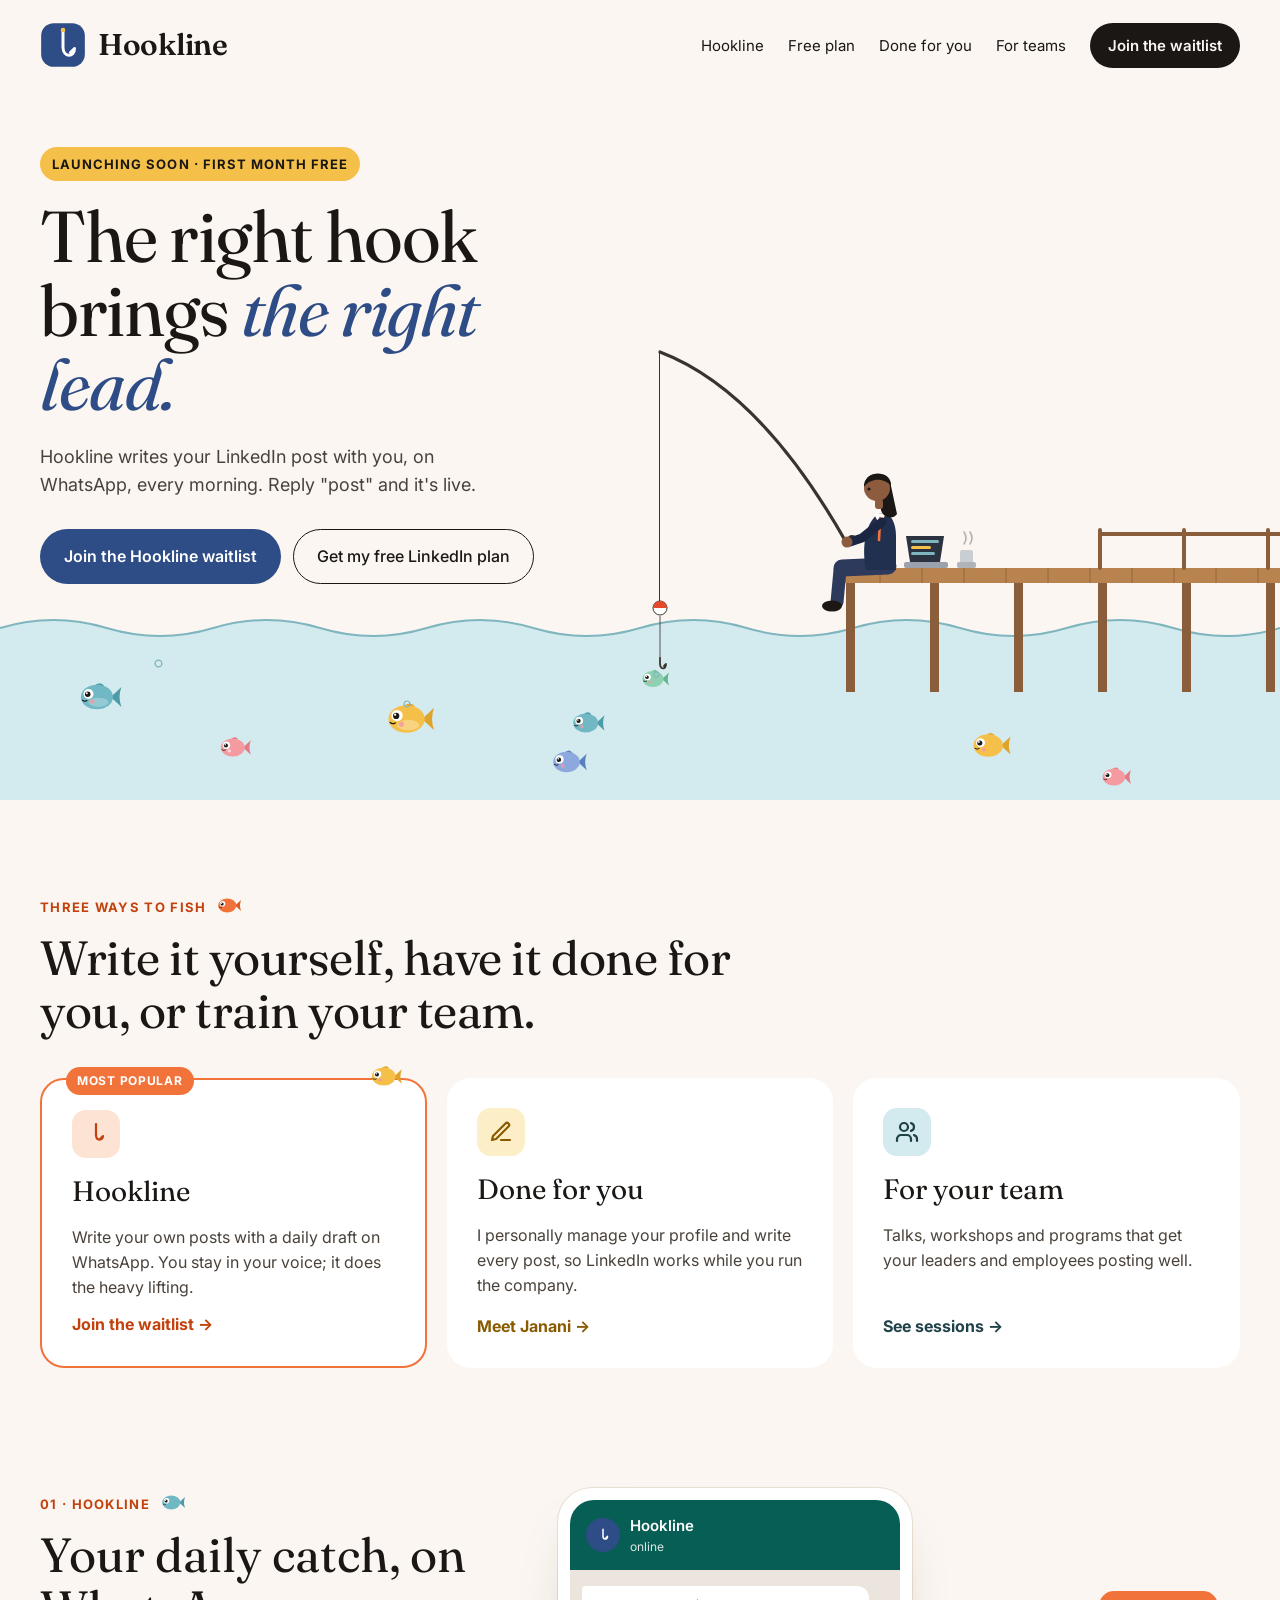
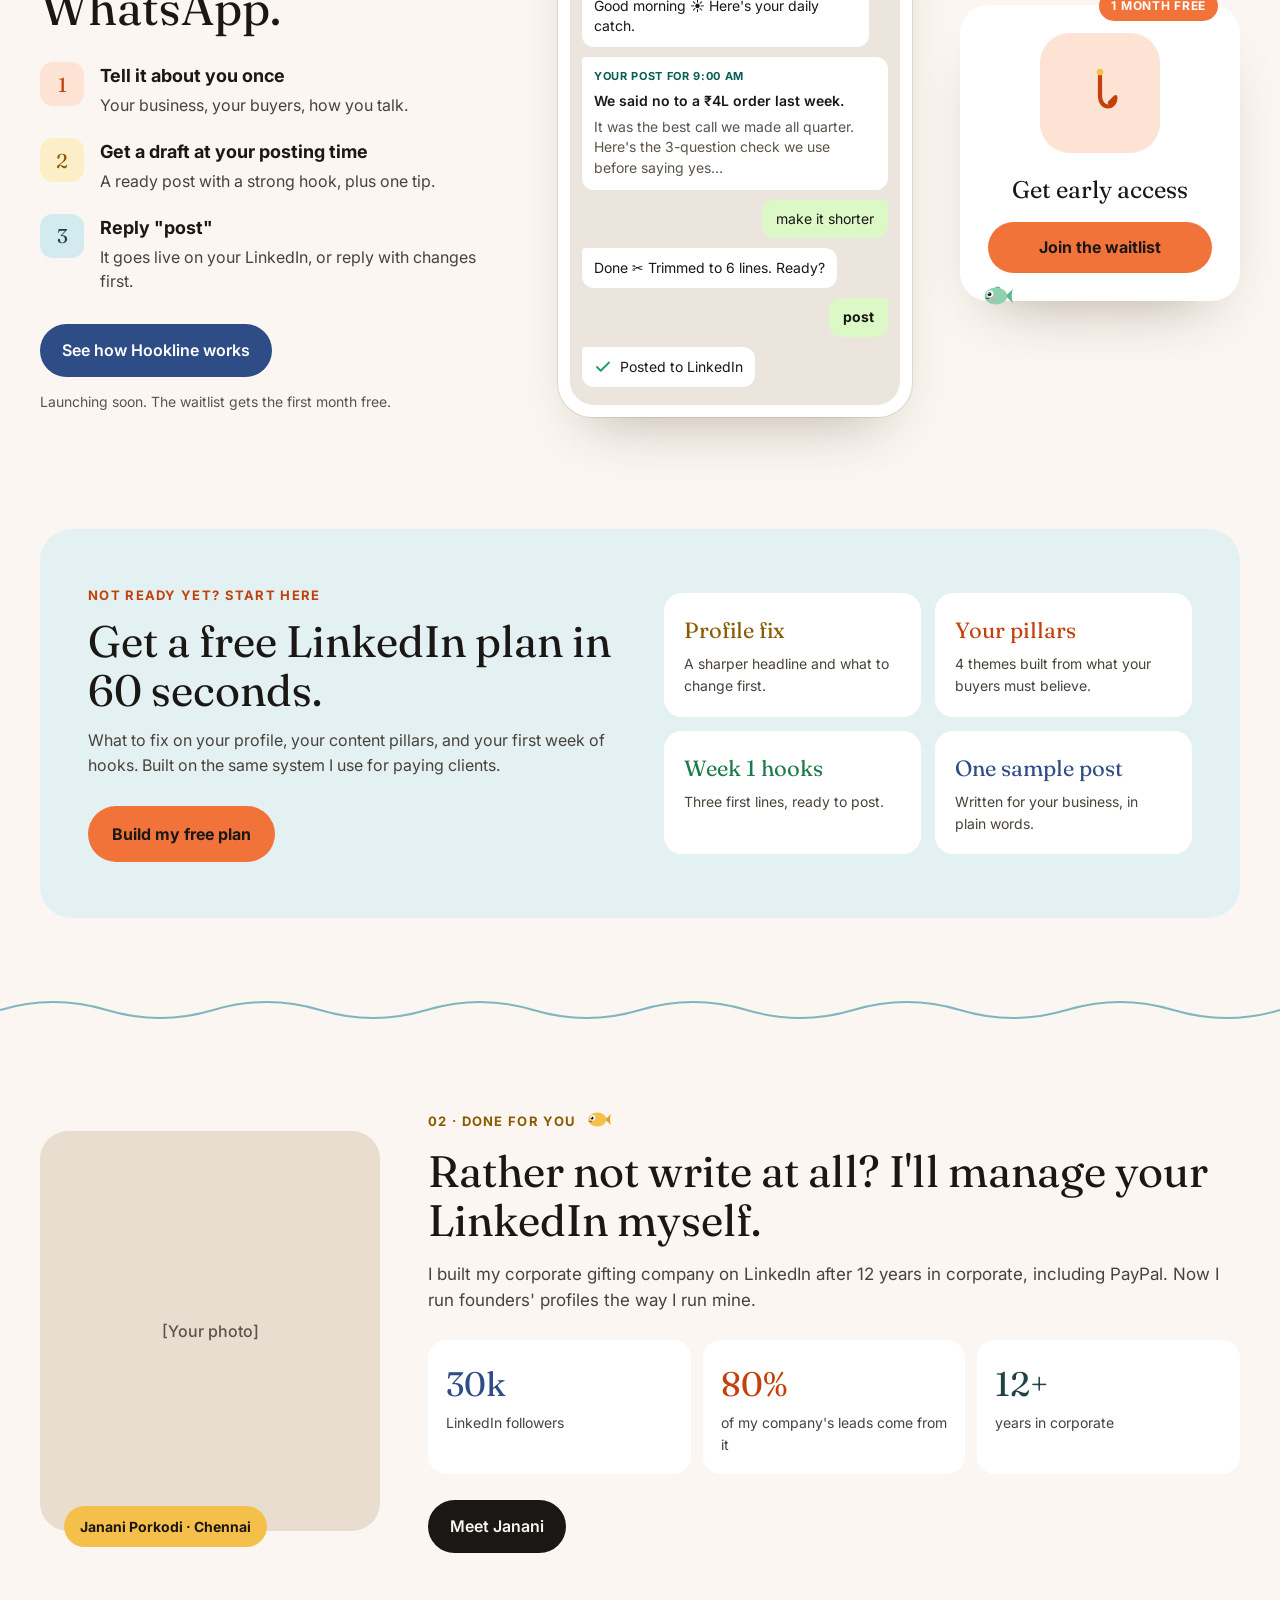
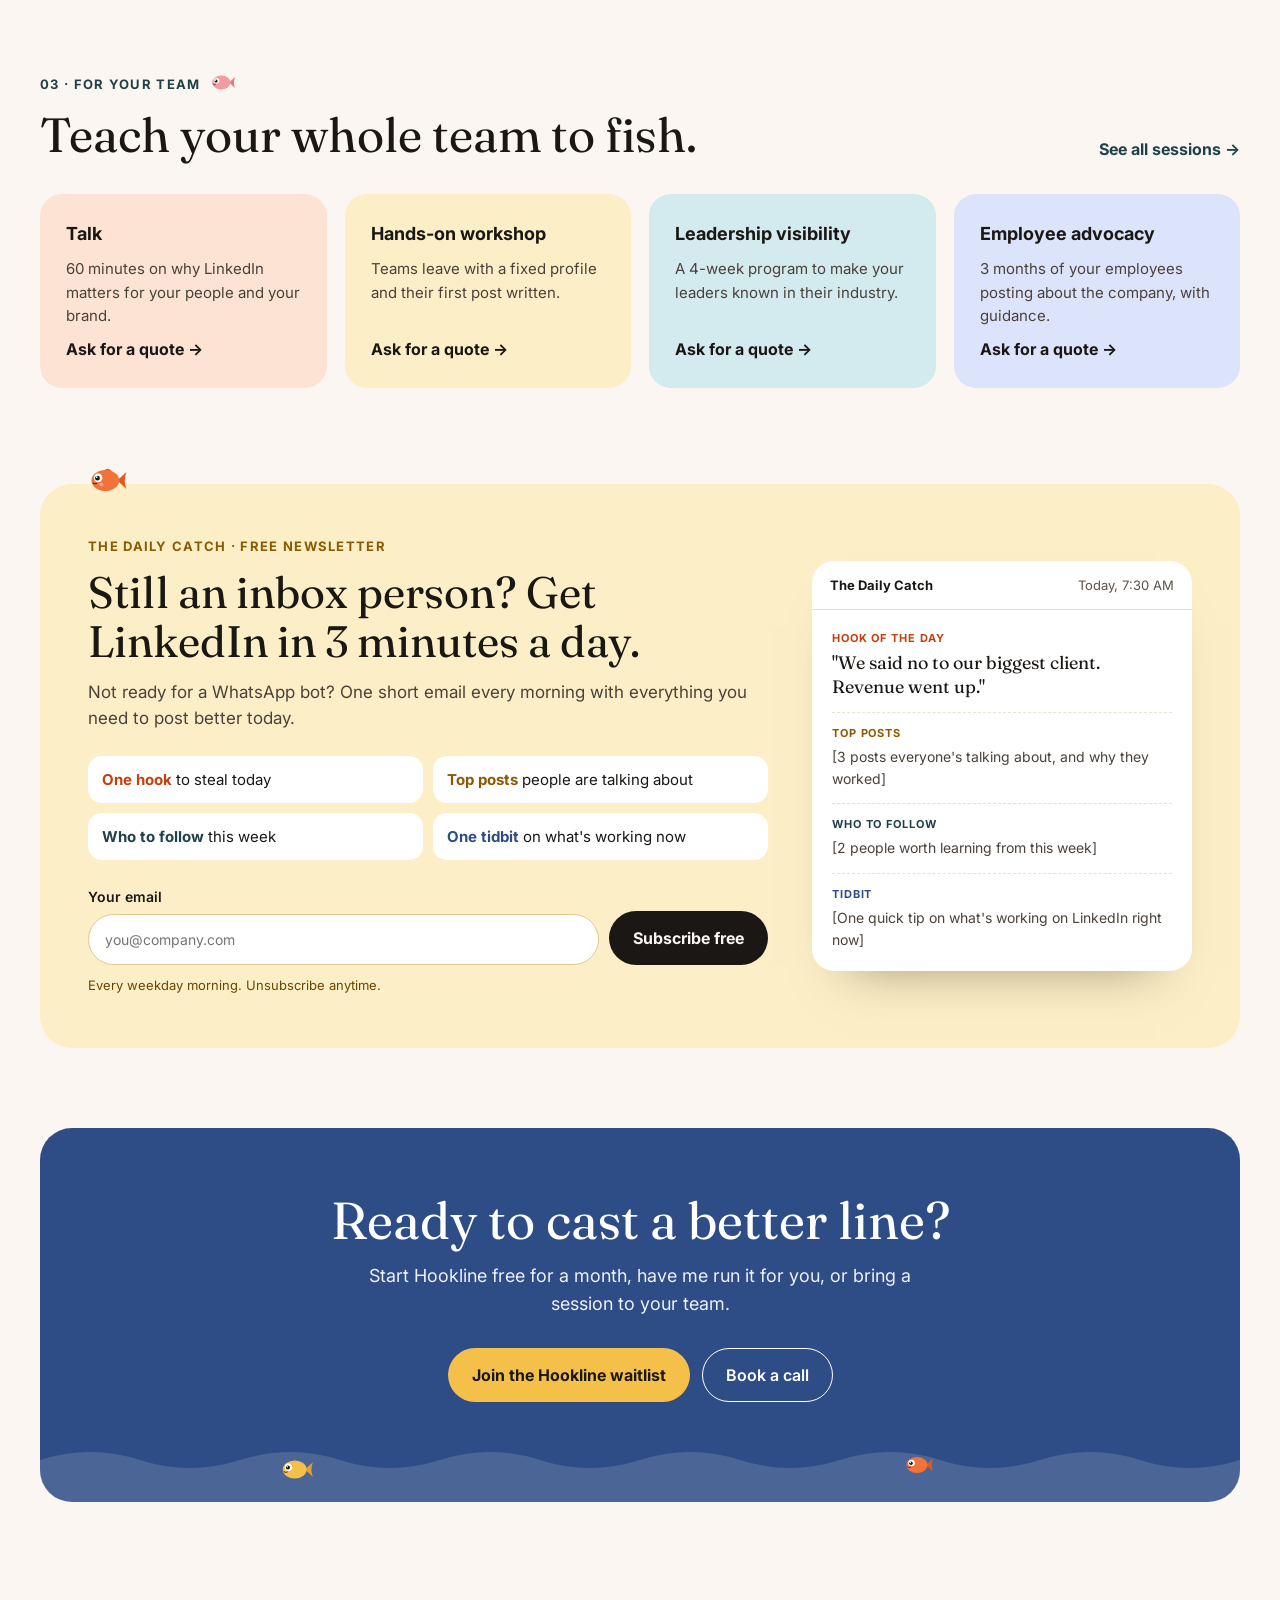
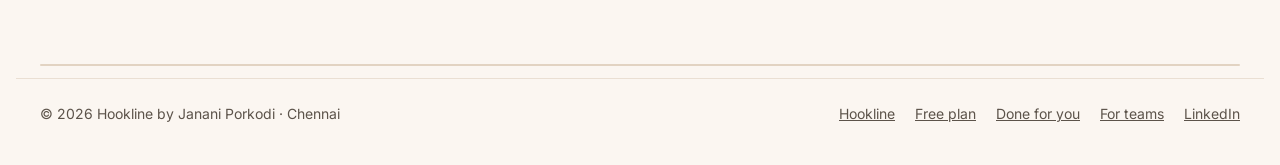
==== public/index.html @ 9f002c6b "Hero scene on smaller screens, lighter free plan sections, Teams teaching scene, new Hookline pricin" ====
<!doctype html>
<html lang="en">
<head>
<meta charset="utf-8">
<meta name="viewport" content="width=device-width, initial-scale=1">
<title>Hookline · The right hook brings the right lead</title>
<meta name="description" content="Write better LinkedIn posts with Hookline, get a free LinkedIn plan, have Janani Porkodi run your LinkedIn, or train your team.">
<meta property="og:title" content="Hookline · The right hook brings the right lead">
<meta property="og:description" content="Write better LinkedIn posts with Hookline, get a free LinkedIn plan, have Janani Porkodi run your LinkedIn, or train your team.">
<meta property="og:type" content="website">
<link rel="icon" href="/favicon.svg" type="image/svg+xml">
<link rel="preconnect" href="https://fonts.googleapis.com">
<link href="https://fonts.googleapis.com/css2?family=Fraunces:ital,opsz,wght@0,9..144,400;0,9..144,600;1,9..144,400&amp;family=Inter:wght@400;500;600;700&amp;display=swap" rel="stylesheet">
<style>
body{margin:0;background:#FBF6F1}
a{color:#1A1714}a:hover{color:#2E4C86}
@keyframes rise{from{opacity:0;transform:translateY(14px)}to{opacity:1;transform:none}}
@keyframes waves{from{transform:translateX(0)}to{transform:translateX(-50%)}}
@keyframes walk{from{transform:translateX(330px)}to{transform:translateX(0)}}
@keyframes hide{from{opacity:1}to{opacity:0}}
@keyframes show{from{opacity:0}to{opacity:1}}
@keyframes step{from{transform:translateY(0)}to{transform:translateY(-2px)}}
@keyframes legA{from{transform:rotate(18deg)}to{transform:rotate(-18deg)}}
@keyframes legB{from{transform:rotate(-18deg)}to{transform:rotate(18deg)}}
@keyframes lineReel{0%,46%{height:252px}52%{height:262px}64%{height:172px}82%{height:172px}94%,100%{height:252px}}
@keyframes reel{0%,46%{transform:translateY(0)}52%{transform:translateY(10px)}64%{transform:translateY(-80px)}82%{transform:translateY(-80px)}94%,100%{transform:translateY(0)}}
@keyframes float{0%,100%{transform:translateY(0)}50%{transform:translateY(3px)}}
@keyframes fish{0%{transform:translate(0,0) rotate(0);opacity:0}8%{opacity:1}46%{transform:translate(-182px,0) rotate(0);opacity:1}52%{transform:translate(-182px,10px) rotate(0);opacity:1}64%{transform:translate(-182px,-80px) rotate(90deg);opacity:1}82%{transform:translate(-182px,-80px) rotate(90deg);opacity:1}90%{transform:translate(-182px,-30px) rotate(90deg);opacity:0}100%{transform:translate(0,0) rotate(0);opacity:0}}
@keyframes wiggle{0%,100%{transform:rotate(-5deg)}50%{transform:rotate(5deg)}}
@keyframes toast{0%,60%{transform:translateY(-10px) scale(.96);opacity:0}66%,86%{transform:none;opacity:1}92%,100%{transform:translateY(-10px) scale(.96);opacity:0}}
@keyframes ripple{0%,58%{transform:scale(.2);opacity:0}62%{opacity:.8}76%,100%{transform:scale(1.7);opacity:0}}
@keyframes swimA{0%,100%{transform:translateX(0) scaleX(1)}49%{transform:translateX(-160px) scaleX(1)}50%{transform:translateX(-160px) scaleX(-1)}99%{transform:translateX(0) scaleX(-1)}}
@keyframes swimB{0%,100%{transform:translateX(0) scaleX(-1)}49%{transform:translateX(140px) scaleX(-1)}50%{transform:translateX(140px) scaleX(1)}99%{transform:translateX(0) scaleX(1)}}
@keyframes swimC{0%,100%{transform:translate(0,0) scaleX(1)}25%{transform:translate(-50px,-6px) scaleX(1)}49%{transform:translate(-100px,0) scaleX(1)}50%{transform:translate(-100px,0) scaleX(-1)}75%{transform:translate(-50px,6px) scaleX(-1)}99%{transform:translate(0,0) scaleX(-1)}}
@keyframes bubble{0%{transform:translateY(0);opacity:0}15%{opacity:.8}100%{transform:translateY(-60px);opacity:0}}
@keyframes steam{0%{transform:translateY(0);opacity:0}30%{opacity:.7}100%{transform:translateY(-14px);opacity:0}}
@keyframes screen{0%,100%{opacity:.55}50%{opacity:1}}
@keyframes c1{0%,4%{opacity:0;transform:translateY(10px)}8%,90%{opacity:1;transform:none}96%,100%{opacity:0}}
@keyframes c2{0%,16%{opacity:0;transform:translateY(10px)}22%,90%{opacity:1;transform:none}96%,100%{opacity:0}}
@keyframes c3{0%,38%{opacity:0;transform:translateY(10px)}44%,90%{opacity:1;transform:none}96%,100%{opacity:0}}
@keyframes c4{0%,52%{opacity:0;transform:translateY(10px)}58%,90%{opacity:1;transform:none}96%,100%{opacity:0}}
@keyframes c5{0%,64%{opacity:0;transform:translateY(10px)}70%,90%{opacity:1;transform:none}96%,100%{opacity:0}}

@keyframes fwWalk{from{left:-80px}to{left:calc(100% + 80px)}}
@keyframes fwBob{from{transform:translateY(0)}to{transform:translateY(-2px)}}
@keyframes fwLegA{from{transform:rotate(16deg)}to{transform:rotate(-16deg)}}
@keyframes fwLegB{from{transform:rotate(-16deg)}to{transform:rotate(16deg)}}
@keyframes fwSway{0%,100%{transform:rotate(-8deg)}50%{transform:rotate(8deg)}}
@keyframes nib{0%,100%{transform:translateX(0) rotate(0)}50%{transform:translateX(-6px) rotate(-4deg)}}
@keyframes flow{to{stroke-dashoffset:-360}}
</style>
<link rel="stylesheet" href="/site.css">
</head>
<body>
<div style="background: #FBF6F1; color: #1A1714; font-family: Inter, system-ui, sans-serif; font-size: 16px; line-height: 1.55; overflow: hidden; position: relative; isolation: isolate">

<!-- ================= HERO ================= -->
<section id="top" style="position: relative; height: 800px; overflow: hidden">

<div style="position: absolute; left: 0; bottom: 0; width: 200%; height: 190px; animation: waves 16s linear infinite" aria-hidden="true">
<svg width="100%" height="190" viewBox="0 0 2880 190" preserveAspectRatio="none" fill="none">
<path d="M0 18 Q 60 2 120 18 T240 18 T360 18 T480 18 T600 18 T720 18 T840 18 T960 18 T1080 18 T1200 18 T1320 18 T1440 18 T1560 18 T1680 18 T1800 18 T1920 18 T2040 18 T2160 18 T2280 18 T2400 18 T2520 18 T2640 18 T2760 18 T2880 18 L2880 190 L0 190 Z" fill="#D3EAEE"></path>
<path d="M0 18 Q 60 2 120 18 T240 18 T360 18 T480 18 T600 18 T720 18 T840 18 T960 18 T1080 18 T1200 18 T1320 18 T1440 18 T1560 18 T1680 18 T1800 18 T1920 18 T2040 18 T2160 18 T2280 18 T2400 18 T2520 18 T2640 18 T2760 18 T2880 18" stroke="#7FB5BF" stroke-width="2"></path>
</svg>
</div>

<!-- school of cute fish across the water -->
<div aria-hidden="true" class="school">
<div style="position: absolute; left: 6%; top: 680px; animation: swimB 17s ease-in-out infinite"><svg width="46" height="34" viewBox="0 0 60 44" fill="none"><path d="M44 22 L 58 9 Q 53 22 58 35 Z" fill="#4E9BA8"></path><path d="M22 8 Q 30 0 36 8 Z" fill="#4E9BA8"></path><ellipse cx="26" cy="22" rx="21" ry="16" fill="#6FB8C4"></ellipse><ellipse cx="28" cy="29" rx="13" ry="6" fill="#FFFFFF" fill-opacity=".25"></ellipse><circle cx="15" cy="18" r="6.5" fill="#FFFFFF"></circle><circle cx="14" cy="18.5" r="3.6" fill="#1A1714"></circle><circle cx="12.8" cy="17" r="1.3" fill="#FFFFFF"></circle><circle cx="20" cy="28" r="3" fill="#F49AA0" fill-opacity=".85"></circle><path d="M7 26 q 3 2.5 6 0.5" stroke="#1A1714" stroke-width="1.4" stroke-linecap="round"></path></svg></div>
<div style="position: absolute; left: 17%; top: 735px; animation: swimC 13s ease-in-out infinite"><svg width="34" height="25" viewBox="0 0 60 44" fill="none"><path d="M44 22 L 58 9 Q 53 22 58 35 Z" fill="#E27C84"></path><path d="M22 8 Q 30 0 36 8 Z" fill="#E27C84"></path><ellipse cx="26" cy="22" rx="21" ry="16" fill="#F49AA0"></ellipse><circle cx="15" cy="18" r="6.5" fill="#FFFFFF"></circle><circle cx="14" cy="18.5" r="3.6" fill="#1A1714"></circle><circle cx="12.8" cy="17" r="1.3" fill="#FFFFFF"></circle><circle cx="20" cy="28" r="3" fill="#FFFFFF" fill-opacity=".6"></circle><path d="M7 26 q 3 2.5 6 0.5" stroke="#1A1714" stroke-width="1.4" stroke-linecap="round"></path></svg></div>
<div style="position: absolute; left: 30%; top: 700px; animation: swimA 19s ease-in-out infinite"><svg width="52" height="38" viewBox="0 0 60 44" fill="none"><path d="M44 22 L 58 9 Q 53 22 58 35 Z" fill="#E0A32A"></path><path d="M22 8 Q 30 0 36 8 Z" fill="#E0A32A"></path><ellipse cx="26" cy="22" rx="21" ry="16" fill="#F5C04A"></ellipse><ellipse cx="28" cy="29" rx="13" ry="6" fill="#FFFFFF" fill-opacity=".3"></ellipse><circle cx="15" cy="18" r="6.5" fill="#FFFFFF"></circle><circle cx="14" cy="18.5" r="3.6" fill="#1A1714"></circle><circle cx="12.8" cy="17" r="1.3" fill="#FFFFFF"></circle><circle cx="20" cy="28" r="3" fill="#F49AA0" fill-opacity=".85"></circle><path d="M7 26 q 3 2.5 6 0.5" stroke="#1A1714" stroke-width="1.4" stroke-linecap="round"></path></svg></div>
<div style="position: absolute; left: 31.5%; top: 690px; animation: bubble 3.5s ease-out infinite"><svg width="8" height="8" viewBox="0 0 8 8"><circle cx="4" cy="4" r="3" stroke="#7FB5BF" stroke-width="1.2" fill="none"></circle></svg></div>
<div style="position: absolute; left: 43%; top: 748px; animation: swimB 15s ease-in-out infinite"><svg width="38" height="28" viewBox="0 0 60 44" fill="none"><path d="M44 22 L 58 9 Q 53 22 58 35 Z" fill="#5C7FC0"></path><path d="M22 8 Q 30 0 36 8 Z" fill="#5C7FC0"></path><ellipse cx="26" cy="22" rx="21" ry="16" fill="#8CA8DC"></ellipse><circle cx="15" cy="18" r="6.5" fill="#FFFFFF"></circle><circle cx="14" cy="18.5" r="3.6" fill="#1A1714"></circle><circle cx="12.8" cy="17" r="1.3" fill="#FFFFFF"></circle><circle cx="20" cy="28" r="3" fill="#F49AA0" fill-opacity=".85"></circle><path d="M7 26 q 3 2.5 6 0.5" stroke="#1A1714" stroke-width="1.4" stroke-linecap="round"></path></svg></div>
<div style="position: absolute; left: 50%; top: 668px; animation: swimC 11s ease-in-out infinite"><svg width="30" height="22" viewBox="0 0 60 44" fill="none"><path d="M44 22 L 58 9 Q 53 22 58 35 Z" fill="#62B58F"></path><path d="M22 8 Q 30 0 36 8 Z" fill="#62B58F"></path><ellipse cx="26" cy="22" rx="21" ry="16" fill="#8ED1B0"></ellipse><circle cx="15" cy="18" r="6.5" fill="#FFFFFF"></circle><circle cx="14" cy="18.5" r="3.6" fill="#1A1714"></circle><circle cx="12.8" cy="17" r="1.3" fill="#FFFFFF"></circle><circle cx="20" cy="28" r="3" fill="#F49AA0" fill-opacity=".85"></circle><path d="M7 26 q 3 2.5 6 0.5" stroke="#1A1714" stroke-width="1.4" stroke-linecap="round"></path></svg></div>
<div style="position: absolute; left: 51%; top: 660px; animation: bubble 4s ease-out 1.5s infinite"><svg width="7" height="7" viewBox="0 0 8 8"><circle cx="4" cy="4" r="3" stroke="#7FB5BF" stroke-width="1.2" fill="none"></circle></svg></div>
<div style="position: absolute; left: 12%; top: 650px; animation: bubble 4.5s ease-out .7s infinite"><svg width="9" height="9" viewBox="0 0 8 8"><circle cx="4" cy="4" r="3" stroke="#7FB5BF" stroke-width="1.2" fill="none"></circle></svg></div>
</div>

<header style="position: relative; z-index: 2; max-width: 1200px; margin: 0 auto; padding: 22px 24px; display: flex; flex-wrap: wrap; align-items: center; justify-content: space-between; gap: 16px">
<a href="/" style="text-decoration: none; display: flex; align-items: center; gap: 12px">
<svg width="46" height="46" viewBox="0 0 40 40" fill="none" aria-hidden="true"><rect x="1" y="1" width="38" height="38" rx="11" fill="#2E4C86"></rect><path d="M20 7 V 22 C 20 31 30 31 30 23 L 26.5 26.5" stroke="#FFFFFF" stroke-width="2.6" stroke-linecap="round" stroke-linejoin="round"></path><circle cx="20" cy="7" r="2" fill="#F5C04A"></circle></svg>
<span style="font-family: Fraunces, Georgia, serif; font-weight: 600; font-size: 30px; letter-spacing: -0.01em">Hookline</span>
</a>
<nav aria-label="Main" style="display: flex; flex-wrap: wrap; align-items: center; gap: 24px; font-size: 15px">
<a href="/hookline" style="text-decoration: none">Hookline</a>
<a href="/free-plan" style="text-decoration: none">Free plan</a>
<a href="/done-for-you" style="text-decoration: none">Done for you</a>
<a href="/teams" style="text-decoration: none">For teams</a>
<a href="/hookline#waitlist" style="text-decoration: none; background: #1A1714; color: #FBF6F1; padding: 11px 18px; border-radius: 999px; font-weight: 600">Join the waitlist</a>
</nav>
</header>

<div style="position: relative; z-index: 2; max-width: 1200px; margin: 0 auto; padding: 56px 24px 0">
<div style="max-width: 540px">
<p style="margin: 0 0 18px; display: inline-flex; align-items: center; gap: 8px; font-size: 13px; letter-spacing: 0.08em; text-transform: uppercase; font-weight: 700; color: #1A1714; background: #F5C04A; padding: 7px 12px; border-radius: 999px; animation: rise .6s ease both">Launching soon · first month free</p>
<h1 style="margin: 0; font-family: Fraunces, Georgia, serif; font-weight: 400; font-size: 72px; line-height: 1.03; letter-spacing: -0.02em; animation: rise .7s ease .1s both">The right hook brings <span style="font-style: italic; color: #2E4C86">the right lead.</span></h1>
<p style="margin: 22px 0 0; font-size: 18px; line-height: 1.55; color: #4A423A; max-width: 480px; animation: rise .7s ease .2s both">Hookline writes your LinkedIn post with you, on WhatsApp, every morning. Reply "post" and it's live.</p>
<div style="margin-top: 30px; display: flex; flex-wrap: wrap; gap: 12px; animation: rise .7s ease .3s both">
<a href="/hookline#waitlist" style="text-decoration: none; background: #2E4C86; color: #FFFFFF; padding: 15px 24px; border-radius: 999px; font-weight: 600; font-size: 16px">Join the Hookline waitlist</a>
<a href="/free-plan" style="text-decoration: none; background: #FBF6F1; color: #1A1714; padding: 14px 23px; border-radius: 999px; font-weight: 500; font-size: 16px; border: 1px solid #1A1714">Get my free LinkedIn plan</a>
</div>
</div>
</div>

<!-- scene -->
<div class="hl-scene" style="position: absolute; bottom: 0; right: max(0px, calc((100% - 1240px) / 2)); width: 720px; height: 610px" aria-hidden="true">

<div style="position: absolute; left: 430px; top: 540px; animation: swimA 15s ease-in-out infinite"><svg width="42" height="31" viewBox="0 0 60 44" fill="none"><path d="M44 22 L 58 9 Q 53 22 58 35 Z" fill="#E0A32A"></path><path d="M22 8 Q 30 0 36 8 Z" fill="#E0A32A"></path><ellipse cx="26" cy="22" rx="21" ry="16" fill="#F5C04A"></ellipse><circle cx="15" cy="18" r="6.5" fill="#FFFFFF"></circle><circle cx="14" cy="18.5" r="3.6" fill="#1A1714"></circle><circle cx="12.8" cy="17" r="1.3" fill="#FFFFFF"></circle><circle cx="20" cy="28" r="3" fill="#F49AA0" fill-opacity=".85"></circle><path d="M7 26 q 3 2.5 6 0.5" stroke="#1A1714" stroke-width="1.4" stroke-linecap="round"></path></svg></div>
<div style="position: absolute; left: 560px; top: 575px; animation: swimC 12s ease-in-out infinite"><svg width="32" height="24" viewBox="0 0 60 44" fill="none"><path d="M44 22 L 58 9 Q 53 22 58 35 Z" fill="#E27C84"></path><path d="M22 8 Q 30 0 36 8 Z" fill="#E27C84"></path><ellipse cx="26" cy="22" rx="21" ry="16" fill="#F49AA0"></ellipse><circle cx="15" cy="18" r="6.5" fill="#FFFFFF"></circle><circle cx="14" cy="18.5" r="3.6" fill="#1A1714"></circle><circle cx="12.8" cy="17" r="1.3" fill="#FFFFFF"></circle><path d="M7 26 q 3 2.5 6 0.5" stroke="#1A1714" stroke-width="1.4" stroke-linecap="round"></path></svg></div>
<div style="position: absolute; left: 30px; top: 520px; animation: swimB 18s ease-in-out infinite"><svg width="36" height="26" viewBox="0 0 60 44" fill="none"><path d="M44 22 L 58 9 Q 53 22 58 35 Z" fill="#4E9BA8"></path><path d="M22 8 Q 30 0 36 8 Z" fill="#4E9BA8"></path><ellipse cx="26" cy="22" rx="21" ry="16" fill="#6FB8C4"></ellipse><circle cx="15" cy="18" r="6.5" fill="#FFFFFF"></circle><circle cx="14" cy="18.5" r="3.6" fill="#1A1714"></circle><circle cx="12.8" cy="17" r="1.3" fill="#FFFFFF"></circle><circle cx="20" cy="28" r="3" fill="#F49AA0" fill-opacity=".85"></circle><path d="M7 26 q 3 2.5 6 0.5" stroke="#1A1714" stroke-width="1.4" stroke-linecap="round"></path></svg></div>

<!-- pier -->
<svg width="760" height="610" viewBox="0 0 760 610" fill="none" style="position: absolute; left: 0; top: 0; overflow: visible">
<g fill="#8A5E3A"><rect x="306" y="392" width="9" height="110"></rect><rect x="390" y="392" width="9" height="110"></rect><rect x="474" y="392" width="9" height="110"></rect><rect x="558" y="392" width="9" height="110"></rect><rect x="642" y="392" width="9" height="110"></rect><rect x="726" y="392" width="9" height="110"></rect></g>
<rect x="298" y="378" width="480" height="15" rx="2" fill="#B9834F"></rect>
<path d="M340 378 V393 M382 378 V393 M424 378 V393 M466 378 V393 M508 378 V393 M550 378 V393 M592 378 V393 M634 378 V393 M676 378 V393 M718 378 V393" stroke="#9A6A3F" stroke-width="1.2"></path>
<g stroke="#8A5E3A" stroke-width="4" stroke-linecap="round"><path d="M560 378 V 340 M644 378 V 340 M728 378 V 340"></path><path d="M560 344 H 780"></path></g>
<rect x="364" y="372" width="44" height="6" rx="2" fill="#9AA3AD"></rect>
<path d="M370 372 L 366 346 L 404 346 L 400 372 Z" fill="#2B3240"></path>
<rect x="371" y="350" width="28" height="3" rx="1.5" fill="#7FB5BF" style="animation: screen 3s ease-in-out infinite"></rect>
<rect x="371" y="356" width="20" height="3" rx="1.5" fill="#F5C04A" style="animation: screen 3s ease-in-out .8s infinite"></rect>
<rect x="371" y="362" width="24" height="3" rx="1.5" fill="#7FB5BF" style="animation: screen 3s ease-in-out 1.6s infinite"></rect>
<rect x="420" y="360" width="13" height="18" rx="2" fill="#C9CED3"></rect>
<rect x="417" y="372" width="19" height="6" rx="2" fill="#AEB4BA"></rect>
<path d="M424 354 q 4 -6 0 -12" stroke="#B9B0A6" stroke-width="1.6" stroke-linecap="round" style="animation: steam 2.4s ease-out infinite"></path>
<path d="M430 354 q 4 -6 0 -12" stroke="#B9B0A6" stroke-width="1.6" stroke-linecap="round" style="animation: steam 2.4s ease-out 1.1s infinite"></path>
</svg>

<!-- walking person -->
<div style="position: absolute; left: 318px; top: 280px; animation: walk 3.6s linear both, hide .3s linear 3.6s forwards">
<svg width="60" height="100" viewBox="0 0 60 100" fill="none" style="animation: step .26s ease-in-out 14 alternate; overflow: visible">
<path d="M30 60 L 30 94" stroke="#2E3A5C" stroke-width="9" stroke-linecap="round" style="transform-box: view-box; transform-origin: 30px 60px; animation: legA .52s ease-in-out 7 alternate"></path>
<path d="M30 60 L 30 94" stroke="#25304D" stroke-width="9" stroke-linecap="round" style="transform-box: view-box; transform-origin: 30px 60px; animation: legB .52s ease-in-out 7 alternate"></path>
<path d="M20 30 C 20 25, 40 25, 40 30 L 39 64 L 21 64 Z" fill="#22304F"></path>
<path d="M26 27 L 30 36 L 34 27 Z" fill="#FFFFFF"></path>
<path d="M30 30 L 30 48" stroke="#F2733A" stroke-width="2.4" stroke-linecap="round"></path>
<path d="M30 31 L 30 56" stroke="#1B2742" stroke-width="7" stroke-linecap="round" style="transform-box: view-box; transform-origin: 30px 31px; animation: legB .52s ease-in-out 7 alternate"></path>
<path d="M19 13 C 18 0, 42 0, 41 13 L 42 32 C 38 35, 22 35, 18 32 Z" fill="#1A1714"></path>
<rect x="27" y="19" width="6" height="7" rx="2" fill="#8D5B3E"></rect>
<circle cx="30" cy="13" r="10" fill="#8D5B3E"></circle>
<path d="M20 13 C 20 1, 40 1, 40 13 C 36 6, 26 6, 20 13 Z" fill="#1A1714"></path>
</svg>
</div>

<!-- seated person and rod -->
<svg width="760" height="610" viewBox="0 0 760 610" fill="none" style="position: absolute; left: 0; top: 0; animation: show .4s ease 3.7s both; overflow: visible">
<path d="M306 352 Q 220 200 120 162" stroke="#3B342D" stroke-width="3.2" stroke-linecap="round"></path>
<circle cx="312" cy="350" r="5" fill="#3B342D"></circle>
<path d="M348 376 L 302 378" stroke="#2E3A5C" stroke-width="17" stroke-linecap="round"></path>
<path d="M300 380 L 297 412" stroke="#2E3A5C" stroke-width="13" stroke-linecap="round"></path>
<ellipse cx="292" cy="416" rx="10" ry="5.5" fill="#1A1714"></ellipse>
<path d="M326 380 C 322 360, 324 334, 338 324 C 350 320, 357 332, 356 350 L 356 380 Z" fill="#22304F"></path>
<path d="M334 324 L 340 336 L 346 323 Z" fill="#FFFFFF"></path>
<path d="M340 328 L 339 350" stroke="#F2733A" stroke-width="2.6" stroke-linecap="round"></path>
<path d="M342 332 L 322 348 L 310 352" stroke="#1B2742" stroke-width="9" stroke-linecap="round" stroke-linejoin="round"></path>
<circle cx="307" cy="352" r="5.5" fill="#8D5B3E"></circle>
<path d="M325 296 C 323 280, 352 279, 351 296 L 357 324 C 353 330, 343 328, 341 320 L 339 306 Z" fill="#1A1714"></path>
<rect x="335" y="309" width="8" height="10" rx="3" fill="#8D5B3E"></rect>
<circle cx="337" cy="298" r="13" fill="#8D5B3E"></circle>
<path d="M324 297 C 323 281, 350 279, 351 296 C 345 288, 331 287, 324 297 Z" fill="#1A1714"></path>
<circle cx="329" cy="299" r="1.6" fill="#1A1714"></circle>
</svg>

<div style="position: absolute; left: 119px; top: 162px; width: 1.4px; height: 252px; background: #3B342D; animation: show .4s ease 3.7s both, lineReel 9s ease-in-out 4.2s infinite"></div>

<div style="position: absolute; left: 112px; top: 410px; width: 16px; height: 70px; animation: show .4s ease 3.7s both, reel 9s ease-in-out 4.2s infinite">
<div style="animation: float 2.6s ease-in-out infinite">
<svg width="16" height="70" viewBox="0 0 16 70" fill="none" style="display: block">
<path d="M8 16 L 8 58" stroke="#3B342D" stroke-width="1.2" stroke-opacity=".7"></path>
<path d="M8 58 L 8 63 C 8 70 14 70 14 64 L 12 66" stroke="#3B342D" stroke-width="1.8" stroke-linecap="round" stroke-linejoin="round"></path>
<circle cx="8" cy="8" r="7" fill="#FFFFFF" stroke="#3B342D" stroke-width="1"></circle>
<path d="M1 8 A 7 7 0 0 1 15 8 Z" fill="#E5482B"></path>
</svg>
</div>
</div>

<div style="position: absolute; left: 60px; top: 404px; width: 120px; height: 28px; border-radius: 50%; border: 2px solid #7FB5BF; animation: ripple 9s ease-out 4.2s infinite; opacity: 0"></div>

<!-- the orange fish that bites -->
<div style="position: absolute; left: 302px; top: 452px; transform-origin: 6px 26px; animation: fish 9s ease-in-out 4.2s infinite both">
<svg width="60" height="44" viewBox="0 0 60 44" fill="none" style="display: block; transform-origin: 50px 22px; animation: wiggle .5s ease-in-out infinite"><path d="M44 22 L 58 9 Q 53 22 58 35 Z" fill="#E25A22"></path><path d="M22 8 Q 30 0 36 8 Z" fill="#E25A22"></path><ellipse cx="26" cy="22" rx="21" ry="16" fill="#F2733A"></ellipse><ellipse cx="28" cy="29" rx="13" ry="6" fill="#FFFFFF" fill-opacity=".25"></ellipse><circle cx="15" cy="18" r="6.5" fill="#FFFFFF"></circle><circle cx="14" cy="18.5" r="3.6" fill="#1A1714"></circle><circle cx="12.8" cy="17" r="1.3" fill="#FFFFFF"></circle><circle cx="20" cy="28" r="3" fill="#F49AA0"></circle><path d="M7 26 q 3 2.5 6 0.5" stroke="#1A1714" stroke-width="1.4" stroke-linecap="round"></path></svg>
</div>

<div style="position: absolute; left: 170px; top: 30px; width: 280px; animation: toast 9s ease-in-out 4.2s infinite both; background: #1A1714; color: #FBF6F1; border-radius: 16px; padding: 12px 14px; display: flex; gap: 12px; align-items: center; box-shadow: 0 18px 30px -16px rgba(0,0,0,.45)">
<span style="width: 34px; height: 34px; border-radius: 10px; background: #F2733A; display: flex; align-items: center; justify-content: center; flex-shrink: 0"><svg width="18" height="18" viewBox="0 0 24 24" fill="none" stroke="#FFFFFF" stroke-width="2.2" stroke-linecap="round" stroke-linejoin="round"><path d="M21 15a2 2 0 0 1-2 2H7l-4 4V5a2 2 0 0 1 2-2h14a2 2 0 0 1 2 2z"></path></svg></span>
<span style="display: flex; flex-direction: column"><span style="font-weight: 600; font-size: 14px">New message on LinkedIn</span><span style="font-size: 13px; opacity: .85">"Loved your post. Can we talk?"</span></span>
</div>
</div>
</section>

<!-- ================= THREE WAYS ================= -->
<section id="how" style="max-width: 1200px; margin: 0 auto; padding: 96px 24px 40px">
<p style="margin: 0; font-size: 13px; letter-spacing: .1em; text-transform: uppercase; font-weight: 700; color: #C2410C">Three ways to fish<span aria-hidden="true" style="display: inline-block; vertical-align: middle; margin-left: 10px; animation: nib 3s ease-in-out infinite"><svg width="26" height="19" viewBox="0 0 60 44" fill="none"><path d="M44 22 L 58 9 Q 53 22 58 35 Z" fill="#E25A22"></path><ellipse cx="26" cy="22" rx="21" ry="16" fill="#F2733A"></ellipse><circle cx="15" cy="18" r="6.5" fill="#FFFFFF"></circle><circle cx="14" cy="18.5" r="3.6" fill="#1A1714"></circle><circle cx="12.8" cy="17" r="1.3" fill="#FFFFFF"></circle><path d="M7 26 q 3 2.5 6 0.5" stroke="#1A1714" stroke-width="1.4" stroke-linecap="round"></path></svg></span></p>
<h2 style="margin: 12px 0 40px; font-family: Fraunces, Georgia, serif; font-weight: 400; font-size: 48px; line-height: 1.1; letter-spacing: -0.01em; max-width: 760px">Write it yourself, have it done for you, or train your team.</h2>
<div style="display: grid; grid-template-columns: repeat(auto-fit, minmax(280px, 1fr)); gap: 20px">
<a href="/hookline" style="text-decoration: none; color: #1A1714; background: #FFFFFF; border-radius: 24px; padding: 30px; border: 2px solid #F2733A; display: flex; flex-direction: column; gap: 12px; position: relative">
<span style="position: absolute; top: -13px; left: 24px; background: #F2733A; color: #FFFFFF; font-size: 12px; font-weight: 700; letter-spacing: .06em; text-transform: uppercase; padding: 5px 11px; border-radius: 999px">Most popular</span>
<span aria-hidden="true" style="position: absolute; top: -16px; right: 22px; animation: nib 2.8s ease-in-out infinite"><svg width="34" height="25" viewBox="0 0 60 44" fill="none"><path d="M44 22 L 58 9 Q 53 22 58 35 Z" fill="#E0A32A"></path><path d="M22 8 Q 30 0 36 8 Z" fill="#E0A32A"></path><ellipse cx="26" cy="22" rx="21" ry="16" fill="#F5C04A"></ellipse><circle cx="15" cy="18" r="6.5" fill="#FFFFFF"></circle><circle cx="14" cy="18.5" r="3.6" fill="#1A1714"></circle><circle cx="12.8" cy="17" r="1.3" fill="#FFFFFF"></circle><circle cx="20" cy="28" r="3" fill="#F49AA0"></circle><path d="M7 26 q 3 2.5 6 0.5" stroke="#1A1714" stroke-width="1.4" stroke-linecap="round"></path></svg></span>
<span style="width: 48px; height: 48px; border-radius: 14px; background: #FDE3D4; display: flex; align-items: center; justify-content: center"><svg width="24" height="24" viewBox="0 0 24 24" fill="none" stroke="#C2410C" stroke-width="2.2" stroke-linecap="round" stroke-linejoin="round" aria-hidden="true"><path d="M12 2 V 13 C 12 19 19 19 19 14 L 16.5 16.5"></path></svg></span>
<span style="font-family: Fraunces, Georgia, serif; font-size: 28px">Hookline</span>
<span style="color: #4A423A">Write your own posts with a daily draft on WhatsApp. You stay in your voice; it does the heavy lifting.</span>
<span style="margin-top: auto; font-weight: 700; color: #C2410C">Join the waitlist →</span>
</a>
<a href="/done-for-you" style="text-decoration: none; color: #1A1714; background: #FFFFFF; border-radius: 24px; padding: 30px; display: flex; flex-direction: column; gap: 12px">
<span style="width: 48px; height: 48px; border-radius: 14px; background: #FCEFC7; display: flex; align-items: center; justify-content: center"><svg width="24" height="24" viewBox="0 0 24 24" fill="none" stroke="#8A5A00" stroke-width="2.2" stroke-linecap="round" stroke-linejoin="round" aria-hidden="true"><path d="M12 20h9"></path><path d="M16.5 3.5a2.1 2.1 0 0 1 3 3L7 19l-4 1 1-4Z"></path></svg></span>
<span style="font-family: Fraunces, Georgia, serif; font-size: 28px">Done for you</span>
<span style="color: #4A423A">I personally manage your profile and write every post, so LinkedIn works while you run the company.</span>
<span style="margin-top: auto; font-weight: 700; color: #8A5A00">Meet Janani →</span>
</a>
<a href="/teams" style="text-decoration: none; color: #1A1714; background: #FFFFFF; border-radius: 24px; padding: 30px; display: flex; flex-direction: column; gap: 12px">
<span style="width: 48px; height: 48px; border-radius: 14px; background: #D3EAEE; display: flex; align-items: center; justify-content: center"><svg width="24" height="24" viewBox="0 0 24 24" fill="none" stroke="#1F4148" stroke-width="2.2" stroke-linecap="round" stroke-linejoin="round" aria-hidden="true"><path d="M16 21v-2a4 4 0 0 0-4-4H6a4 4 0 0 0-4 4v2"></path><circle cx="9" cy="7" r="4"></circle><path d="M22 21v-2a4 4 0 0 0-3-3.87"></path><path d="M16 3.13a4 4 0 0 1 0 7.75"></path></svg></span>
<span style="font-family: Fraunces, Georgia, serif; font-size: 28px">For your team</span>
<span style="color: #4A423A">Talks, workshops and programs that get your leaders and employees posting well.</span>
<span style="margin-top: auto; font-weight: 700; color: #1F4148">See sessions →</span>
</a>
</div>
</section>

<!-- ================= HOOKLINE + WHATSAPP DEMO ================= -->
<section id="hookline" style="max-width: 1200px; margin: 0 auto; padding: 80px 24px; display: flex; flex-wrap: wrap; align-items: center; gap: 48px">
<div style="flex: 1 1 380px; min-width: 0">
<p style="margin: 0; font-size: 13px; letter-spacing: .1em; text-transform: uppercase; font-weight: 700; color: #C2410C">01 · Hookline<span aria-hidden="true" style="display: inline-block; vertical-align: middle; margin-left: 10px; animation: nib 3.4s ease-in-out infinite"><svg width="26" height="19" viewBox="0 0 60 44" fill="none"><path d="M44 22 L 58 9 Q 53 22 58 35 Z" fill="#4E9BA8"></path><ellipse cx="26" cy="22" rx="21" ry="16" fill="#6FB8C4"></ellipse><circle cx="15" cy="18" r="6.5" fill="#FFFFFF"></circle><circle cx="14" cy="18.5" r="3.6" fill="#1A1714"></circle><circle cx="12.8" cy="17" r="1.3" fill="#FFFFFF"></circle><path d="M7 26 q 3 2.5 6 0.5" stroke="#1A1714" stroke-width="1.4" stroke-linecap="round"></path></svg></span></p>
<h2 style="margin: 12px 0 28px; font-family: Fraunces, Georgia, serif; font-weight: 400; font-size: 48px; line-height: 1.1">Your daily catch, on WhatsApp.</h2>
<div style="display: flex; flex-direction: column; gap: 20px">
<div style="display: flex; gap: 16px; align-items: flex-start"><span style="width: 44px; height: 44px; border-radius: 13px; background: #FDE3D4; color: #C2410C; display: flex; align-items: center; justify-content: center; font-family: Fraunces, Georgia, serif; font-size: 20px; flex-shrink: 0">1</span><div><p style="margin: 0; font-weight: 700; font-size: 18px">Tell it about you once</p><p style="margin: 3px 0 0; color: #4A423A">Your business, your buyers, how you talk.</p></div></div>
<div style="display: flex; gap: 16px; align-items: flex-start"><span style="width: 44px; height: 44px; border-radius: 13px; background: #FCEFC7; color: #8A5A00; display: flex; align-items: center; justify-content: center; font-family: Fraunces, Georgia, serif; font-size: 20px; flex-shrink: 0">2</span><div><p style="margin: 0; font-weight: 700; font-size: 18px">Get a draft at your posting time</p><p style="margin: 3px 0 0; color: #4A423A">A ready post with a strong hook, plus one tip.</p></div></div>
<div style="display: flex; gap: 16px; align-items: flex-start"><span style="width: 44px; height: 44px; border-radius: 13px; background: #D3EAEE; color: #1F4148; display: flex; align-items: center; justify-content: center; font-family: Fraunces, Georgia, serif; font-size: 20px; flex-shrink: 0">3</span><div><p style="margin: 0; font-weight: 700; font-size: 18px">Reply "post"</p><p style="margin: 3px 0 0; color: #4A423A">It goes live on your LinkedIn, or reply with changes first.</p></div></div>
</div>
<div style="margin-top: 30px; display: flex; flex-wrap: wrap; align-items: center; gap: 14px">
<a href="/hookline" style="text-decoration: none; background: #2E4C86; color: #FFFFFF; padding: 14px 22px; border-radius: 999px; font-weight: 600">See how Hookline works</a>
<span style="font-size: 14px; color: #5C534A">Launching soon. The waitlist gets the first month free.</span>
</div>
</div>

<!-- phone -->
<div style="flex: 0 0 340px; max-width: 100%; display: flex; justify-content: center">
<div style="width: 330px; max-width: 100%; background: #FFFFFF; border-radius: 34px; padding: 12px; box-shadow: 0 30px 60px -30px rgba(60,40,20,.35), 0 0 0 1px #EADFD3">
<div style="background: #075E54; color: #FFFFFF; border-radius: 24px 24px 0 0; padding: 14px 16px; display: flex; align-items: center; gap: 10px">
<span style="width: 34px; height: 34px; border-radius: 50%; background: #2E4C86; display: flex; align-items: center; justify-content: center"><svg width="18" height="18" viewBox="0 0 40 40" fill="none" aria-hidden="true"><path d="M20 7 V 22 C 20 31 30 31 30 23 L 26.5 26.5" stroke="#FFFFFF" stroke-width="3.4" stroke-linecap="round" stroke-linejoin="round"></path></svg></span>
<div style="display: flex; flex-direction: column"><span style="font-weight: 600; font-size: 15px">Hookline</span><span style="font-size: 12px; opacity: .85">online</span></div>
</div>
<div style="background: #ECE5DD; border-radius: 0 0 24px 24px; padding: 16px 12px 18px; display: flex; flex-direction: column; gap: 10px; font-size: 14px; line-height: 1.45; min-height: 380px">
<div style="align-self: flex-start; background: #FFFFFF; padding: 10px 12px; border-radius: 4px 12px 12px 12px; max-width: 86%; animation: c1 12s ease infinite">Good morning ☀ Here's your daily catch.</div>
<div style="align-self: flex-start; background: #FFFFFF; padding: 12px; border-radius: 4px 12px 12px 12px; max-width: 92%; animation: c2 12s ease infinite">
<span style="display: block; font-size: 11px; font-weight: 700; letter-spacing: .06em; text-transform: uppercase; color: #075E54; margin-bottom: 6px">Your post for 9:00 AM</span>
<span style="display: block; font-weight: 600">We said no to a ₹4L order last week.</span>
<span style="display: block; margin-top: 6px; color: #5C534A">It was the best call we made all quarter. Here's the 3-question check we use before saying yes…</span>
</div>
<div style="align-self: flex-end; background: #DCF8C6; padding: 9px 14px; border-radius: 12px 4px 12px 12px; animation: c3 12s ease infinite">make it shorter</div>
<div style="align-self: flex-start; background: #FFFFFF; padding: 10px 12px; border-radius: 4px 12px 12px 12px; max-width: 86%; animation: c4 12s ease infinite">Done ✂ Trimmed to 6 lines. Ready?</div>
<div style="align-self: flex-end; background: #DCF8C6; padding: 9px 14px; border-radius: 12px 4px 12px 12px; font-weight: 700; animation: c5 12s ease infinite">post</div>
<div style="align-self: flex-start; background: #FFFFFF; padding: 10px 12px; border-radius: 4px 12px 12px 12px; display: flex; align-items: center; gap: 8px; animation: c5 12s ease infinite; animation-delay: .9s">
<svg width="18" height="18" viewBox="0 0 24 24" fill="none" stroke="#1D9E5A" stroke-width="2.4" stroke-linecap="round" stroke-linejoin="round" aria-hidden="true"><path d="M20 6 9 17l-5-5"></path></svg><span>Posted to LinkedIn</span>
</div>
</div>
</div>
</div>

<!-- QR -->
<div style="flex: 0 1 280px; min-width: 240px; display: flex; justify-content: center">
<div style="background: #FFFFFF; border-radius: 28px; padding: 28px; text-align: center; width: 280px; max-width: 100%; box-shadow: 0 30px 60px -36px rgba(60,40,20,.45); position: relative">
<span style="position: absolute; top: -14px; right: 22px; background: #F2733A; color: #FFFFFF; font-size: 12px; font-weight: 700; letter-spacing: .06em; text-transform: uppercase; padding: 6px 12px; border-radius: 999px">1 month free</span>
<div aria-hidden="true" style="width: 120px; height: 120px; margin: 0 auto; border-radius: 30px; background: #FDE3D4; display: flex; align-items: center; justify-content: center"><svg width="56" height="56" viewBox="0 0 40 40" fill="none"><path d="M20 5 V 22 C 20 32 31 32 31 23 L 27 27" stroke="#C2410C" stroke-width="3" stroke-linecap="round" stroke-linejoin="round"></path><circle cx="20" cy="5" r="2.4" fill="#F5C04A"></circle></svg></div>
<p style="margin: 18px 0 14px; font-family: Fraunces, Georgia, serif; font-size: 24px">Get early access</p>
<span aria-hidden="true" style="position: absolute; bottom: -14px; left: 22px; animation: nib 3s ease-in-out infinite"><svg width="32" height="24" viewBox="0 0 60 44" fill="none"><path d="M44 22 L 58 9 Q 53 22 58 35 Z" fill="#62B58F"></path><path d="M22 8 Q 30 0 36 8 Z" fill="#62B58F"></path><ellipse cx="26" cy="22" rx="21" ry="16" fill="#8ED1B0"></ellipse><circle cx="15" cy="18" r="6.5" fill="#FFFFFF"></circle><circle cx="14" cy="18.5" r="3.6" fill="#1A1714"></circle><circle cx="12.8" cy="17" r="1.3" fill="#FFFFFF"></circle><circle cx="20" cy="28" r="3" fill="#F49AA0"></circle><path d="M7 26 q 3 2.5 6 0.5" stroke="#1A1714" stroke-width="1.4" stroke-linecap="round"></path></svg></span>
<a href="/hookline#waitlist" style="display: block; text-decoration: none; background: #F2733A; color: #1A1714; padding: 13px 20px; border-radius: 999px; font-weight: 700">Join the waitlist</a>
</div>
</div>
</section>

<!-- ================= FREE PLAN TEASER ================= -->
<section id="plan" style="max-width: 1200px; margin: 0 auto; padding: 32px 24px 72px">
<div style="background: #E3F1F3; color: #1A1714; border-radius: 32px; padding: 56px 48px; display: flex; flex-wrap: wrap; gap: 48px; align-items: center">
<div style="flex: 1 1 380px; min-width: 0">
<p style="margin: 0; font-size: 13px; letter-spacing: .1em; text-transform: uppercase; font-weight: 700; color: #C2410C">Not ready yet? Start here</p>
<h2 style="margin: 12px 0 14px; font-family: Fraunces, Georgia, serif; font-weight: 400; font-size: 44px; line-height: 1.1">Get a free LinkedIn plan in 60 seconds.</h2>
<p style="margin: 0 0 28px; color: #4A423A">What to fix on your profile, your content pillars, and your first week of hooks. Built on the same system I use for paying clients.</p>
<a href="/free-plan" style="display: inline-block; text-decoration: none; font-weight: 700; background: #F2733A; color: #1A1714; padding: 16px 24px; border-radius: 999px">Build my free plan</a>
</div>
<div style="flex: 1 1 380px; min-width: 0; display: grid; grid-template-columns: repeat(2, minmax(0, 1fr)); gap: 14px">
<div style="background: #FFFFFF; border-radius: 18px; padding: 20px"><p style="margin: 0; font-family: Fraunces, Georgia, serif; font-size: 22px; color: #8A5A00">Profile fix</p><p style="margin: 6px 0 0; font-size: 14px; color: #4A423A">A sharper headline and what to change first.</p></div>
<div style="background: #FFFFFF; border-radius: 18px; padding: 20px"><p style="margin: 0; font-family: Fraunces, Georgia, serif; font-size: 22px; color: #C2410C">Your pillars</p><p style="margin: 6px 0 0; font-size: 14px; color: #4A423A">4 themes built from what your buyers must believe.</p></div>
<div style="background: #FFFFFF; border-radius: 18px; padding: 20px"><p style="margin: 0; font-family: Fraunces, Georgia, serif; font-size: 22px; color: #1C7A4B">Week 1 hooks</p><p style="margin: 6px 0 0; font-size: 14px; color: #4A423A">Three first lines, ready to post.</p></div>
<div style="background: #FFFFFF; border-radius: 18px; padding: 20px"><p style="margin: 0; font-family: Fraunces, Georgia, serif; font-size: 22px; color: #2E4C86">One sample post</p><p style="margin: 6px 0 0; font-size: 14px; color: #4A423A">Written for your business, in plain words.</p></div>
</div>
</div>
</section>

<!-- wave divider -->
<svg width="100%" height="40" viewBox="0 0 1440 40" preserveAspectRatio="none" fill="none" aria-hidden="true" style="display: block"><path d="M0 20 Q 60 4 120 20 T240 20 T360 20 T480 20 T600 20 T720 20 T840 20 T960 20 T1080 20 T1200 20 T1320 20 T1440 20" stroke="#7FB5BF" stroke-width="2"></path></svg>

<!-- ================= DONE FOR YOU TEASER ================= -->
<section id="done-for-you" style="max-width: 1200px; margin: 0 auto; padding: 80px 24px 48px; display: flex; flex-wrap: wrap; gap: 48px; align-items: center">
<div style="flex: 0 1 340px; min-width: 260px; position: relative">
<div role="img" aria-label="Photo of Janani placeholder" style="height: 400px; border-radius: 28px; background: #E9DDD0; display: flex; align-items: center; justify-content: center; color: #5C534A; font-weight: 500">[Your photo]</div>
<span style="position: absolute; bottom: -16px; left: 24px; background: #F5C04A; color: #1A1714; font-weight: 700; font-size: 14px; padding: 10px 16px; border-radius: 999px">Janani Porkodi · Chennai</span>
</div>
<div style="flex: 1 1 480px; min-width: 0">
<p style="margin: 0; font-size: 13px; letter-spacing: .1em; text-transform: uppercase; font-weight: 700; color: #8A5A00">02 · Done for you<span aria-hidden="true" style="display: inline-block; vertical-align: middle; margin-left: 10px; animation: nib 3.2s ease-in-out infinite"><svg width="26" height="19" viewBox="0 0 60 44" fill="none"><path d="M44 22 L 58 9 Q 53 22 58 35 Z" fill="#E0A32A"></path><ellipse cx="26" cy="22" rx="21" ry="16" fill="#F5C04A"></ellipse><circle cx="15" cy="18" r="6.5" fill="#FFFFFF"></circle><circle cx="14" cy="18.5" r="3.6" fill="#1A1714"></circle><circle cx="12.8" cy="17" r="1.3" fill="#FFFFFF"></circle><path d="M7 26 q 3 2.5 6 0.5" stroke="#1A1714" stroke-width="1.4" stroke-linecap="round"></path></svg></span></p>
<h2 style="margin: 12px 0 16px; font-family: Fraunces, Georgia, serif; font-weight: 400; font-size: 44px; line-height: 1.12">Rather not write at all? I'll manage your LinkedIn myself.</h2>
<p style="margin: 0; color: #4A423A; font-size: 17px">I built my corporate gifting company on LinkedIn after 12 years in corporate, including PayPal. Now I run founders' profiles the way I run mine.</p>
<div style="margin: 26px 0; display: grid; grid-template-columns: repeat(auto-fit, minmax(140px, 1fr)); gap: 12px">
<div style="background: #FFFFFF; border-radius: 18px; padding: 18px"><p style="margin: 0; font-family: Fraunces, Georgia, serif; font-size: 34px; color: #2E4C86">30k</p><p style="margin: 2px 0 0; font-size: 14px; color: #4A423A">LinkedIn followers</p></div>
<div style="background: #FFFFFF; border-radius: 18px; padding: 18px"><p style="margin: 0; font-family: Fraunces, Georgia, serif; font-size: 34px; color: #C2410C">80%</p><p style="margin: 2px 0 0; font-size: 14px; color: #4A423A">of my company's leads come from it</p></div>
<div style="background: #FFFFFF; border-radius: 18px; padding: 18px"><p style="margin: 0; font-family: Fraunces, Georgia, serif; font-size: 34px; color: #1F4148">12+</p><p style="margin: 2px 0 0; font-size: 14px; color: #4A423A">years in corporate</p></div>
</div>
<a href="/done-for-you" style="display: inline-block; text-decoration: none; background: #1A1714; color: #FBF6F1; padding: 14px 22px; border-radius: 999px; font-weight: 600">Meet Janani</a>
</div>
</section>

<!-- ================= CORPORATE TEASER ================= -->
<section id="corporate" style="max-width: 1200px; margin: 0 auto; padding: 72px 24px">
<div style="display: flex; flex-wrap: wrap; justify-content: space-between; align-items: flex-end; gap: 16px; margin-bottom: 32px">
<div>
<p style="margin: 0; font-size: 13px; letter-spacing: .1em; text-transform: uppercase; font-weight: 700; color: #1F4148">03 · For your team<span aria-hidden="true" style="display: inline-block; vertical-align: middle; margin-left: 10px; animation: nib 3.6s ease-in-out infinite"><svg width="26" height="19" viewBox="0 0 60 44" fill="none"><path d="M44 22 L 58 9 Q 53 22 58 35 Z" fill="#E27C84"></path><ellipse cx="26" cy="22" rx="21" ry="16" fill="#F49AA0"></ellipse><circle cx="15" cy="18" r="6.5" fill="#FFFFFF"></circle><circle cx="14" cy="18.5" r="3.6" fill="#1A1714"></circle><circle cx="12.8" cy="17" r="1.3" fill="#FFFFFF"></circle><path d="M7 26 q 3 2.5 6 0.5" stroke="#1A1714" stroke-width="1.4" stroke-linecap="round"></path></svg></span></p>
<h2 style="margin: 12px 0 0; font-family: Fraunces, Georgia, serif; font-weight: 400; font-size: 48px; line-height: 1.1; max-width: 700px">Teach your whole team to fish.</h2>
</div>
<a href="/teams" style="text-decoration: none; font-weight: 700; color: #1F4148">See all sessions →</a>
</div>
<div style="display: grid; grid-template-columns: repeat(auto-fit, minmax(240px, 1fr)); gap: 18px">
<div style="background: #FDE3D4; border-radius: 22px; padding: 26px; display: flex; flex-direction: column; gap: 10px"><p style="margin: 0; font-weight: 700; font-size: 18px">Talk</p><p style="margin: 0; color: #4A423A; font-size: 15px; flex-grow: 1">60 minutes on why LinkedIn matters for your people and your brand.</p><a href="/teams#enquire" style="font-weight: 700; color: #1A1714; text-decoration: none">Ask for a quote →</a></div>
<div style="background: #FCEFC7; border-radius: 22px; padding: 26px; display: flex; flex-direction: column; gap: 10px"><p style="margin: 0; font-weight: 700; font-size: 18px">Hands-on workshop</p><p style="margin: 0; color: #4A423A; font-size: 15px; flex-grow: 1">Teams leave with a fixed profile and their first post written.</p><a href="/teams#enquire" style="font-weight: 700; color: #1A1714; text-decoration: none">Ask for a quote →</a></div>
<div style="background: #D3EAEE; border-radius: 22px; padding: 26px; display: flex; flex-direction: column; gap: 10px"><p style="margin: 0; font-weight: 700; font-size: 18px">Leadership visibility</p><p style="margin: 0; color: #4A423A; font-size: 15px; flex-grow: 1">A 4-week program to make your leaders known in their industry.</p><a href="/teams#enquire" style="font-weight: 700; color: #1A1714; text-decoration: none">Ask for a quote →</a></div>
<div style="background: #DCE4FB; border-radius: 22px; padding: 26px; display: flex; flex-direction: column; gap: 10px"><p style="margin: 0; font-weight: 700; font-size: 18px">Employee advocacy</p><p style="margin: 0; color: #4A423A; font-size: 15px; flex-grow: 1">3 months of your employees posting about the company, with guidance.</p><a href="/teams#enquire" style="font-weight: 700; color: #1A1714; text-decoration: none">Ask for a quote →</a></div>
</div>
</section>

<!-- ================= NEWSLETTER ================= -->
<section id="newsletter" style="max-width: 1200px; margin: 0 auto; padding: 24px 24px 80px">
<div style="background: #FCEFC7; border-radius: 32px; padding: 52px 48px; display: flex; flex-wrap: wrap; gap: 44px; align-items: center; position: relative">
<span aria-hidden="true" style="position: absolute; top: -18px; left: 48px; animation: nib 3s ease-in-out infinite"><svg width="40" height="29" viewBox="0 0 60 44" fill="none"><path d="M44 22 L 58 9 Q 53 22 58 35 Z" fill="#E25A22"></path><path d="M22 8 Q 30 0 36 8 Z" fill="#E25A22"></path><ellipse cx="26" cy="22" rx="21" ry="16" fill="#F2733A"></ellipse><circle cx="15" cy="18" r="6.5" fill="#FFFFFF"></circle><circle cx="14" cy="18.5" r="3.6" fill="#1A1714"></circle><circle cx="12.8" cy="17" r="1.3" fill="#FFFFFF"></circle><circle cx="20" cy="28" r="3" fill="#F49AA0"></circle><path d="M7 26 q 3 2.5 6 0.5" stroke="#1A1714" stroke-width="1.4" stroke-linecap="round"></path></svg></span>
<div style="flex: 1 1 420px; min-width: 0">
<p style="margin: 0; font-size: 13px; letter-spacing: .1em; text-transform: uppercase; font-weight: 700; color: #8A5A00">The Daily Catch · free newsletter</p>
<h2 style="margin: 12px 0 14px; font-family: Fraunces, Georgia, serif; font-weight: 400; font-size: 44px; line-height: 1.1">Still an inbox person? Get LinkedIn in 3 minutes a day.</h2>
<p style="margin: 0 0 24px; color: #4A423A; font-size: 17px">Not ready for a WhatsApp bot? One short email every morning with everything you need to post better today.</p>
<div style="display: grid; grid-template-columns: repeat(2, minmax(0, 1fr)); gap: 10px; margin-bottom: 26px; font-size: 15px">
<span style="background: #FFFFFF; border-radius: 14px; padding: 12px 14px; border-left: 0"><strong style="color: #C2410C">One hook</strong> to steal today</span>
<span style="background: #FFFFFF; border-radius: 14px; padding: 12px 14px"><strong style="color: #8A5A00">Top posts</strong> people are talking about</span>
<span style="background: #FFFFFF; border-radius: 14px; padding: 12px 14px"><strong style="color: #1F4148">Who to follow</strong> this week</span>
<span style="background: #FFFFFF; border-radius: 14px; padding: 12px 14px"><strong style="color: #2E4C86">One tidbit</strong> on what's working now</span>
</div>
<form data-lead="newsletter" style="display: flex; flex-wrap: wrap; gap: 10px; position: relative"><input type="text" name="website" tabindex="-1" autocomplete="off" aria-hidden="true" style="position: absolute; left: -9999px; width: 1px; height: 1px; opacity: 0">
<label style="flex: 1 1 260px; display: flex; flex-direction: column; gap: 6px; font-size: 14px; font-weight: 600">Your email<input type="email" name="email" required placeholder="you@company.com" style="font: inherit; font-weight: 400; padding: 14px 16px; border-radius: 999px; border: 1px solid #E0C98A; background: #FFFFFF"></label>
<button type="submit" style="align-self: flex-end; font: inherit; font-weight: 700; background: #1A1714; color: #FBF6F1; border: 0; padding: 15px 24px; border-radius: 999px; cursor: pointer">Subscribe free</button>
</form>
<p style="margin: 10px 0 0; font-size: 13px; color: #6B4600">Every weekday morning. Unsubscribe anytime.</p>
</div>
<div style="flex: 0 1 380px; min-width: 280px">
<div style="background: #FFFFFF; border-radius: 22px; box-shadow: 0 30px 50px -36px rgba(60,40,20,.5); overflow: hidden">
<div style="padding: 14px 18px; border-bottom: 1px solid #EADFD3; display: flex; justify-content: space-between; align-items: center; font-size: 13px; color: #5C534A"><span style="font-weight: 700; color: #1A1714">The Daily Catch</span><span>Today, 7:30 AM</span></div>
<div style="padding: 20px; display: flex; flex-direction: column; gap: 14px; font-size: 14px">
<div><p style="margin: 0 0 4px; font-size: 11px; font-weight: 700; letter-spacing: .08em; text-transform: uppercase; color: #C2410C">Hook of the day</p><p style="margin: 0; font-family: Fraunces, Georgia, serif; font-size: 18px; line-height: 1.3">"We said no to our biggest client. Revenue went up."</p></div>
<div style="border-top: 1px dashed #EADFD3; padding-top: 12px"><p style="margin: 0 0 4px; font-size: 11px; font-weight: 700; letter-spacing: .08em; text-transform: uppercase; color: #8A5A00">Top posts</p><p style="margin: 0; color: #4A423A">[3 posts everyone's talking about, and why they worked]</p></div>
<div style="border-top: 1px dashed #EADFD3; padding-top: 12px"><p style="margin: 0 0 4px; font-size: 11px; font-weight: 700; letter-spacing: .08em; text-transform: uppercase; color: #1F4148">Who to follow</p><p style="margin: 0; color: #4A423A">[2 people worth learning from this week]</p></div>
<div style="border-top: 1px dashed #EADFD3; padding-top: 12px"><p style="margin: 0 0 4px; font-size: 11px; font-weight: 700; letter-spacing: .08em; text-transform: uppercase; color: #2E4C86">Tidbit</p><p style="margin: 0; color: #4A423A">[One quick tip on what's working on LinkedIn right now]</p></div>
</div>
</div>
</div>
</div>
</section>

<!-- ================= FINAL CTA ================= -->
<section id="book" style="max-width: 1200px; margin: 0 auto; padding: 0 24px 64px">
<div style="background: #2E4C86; color: #FFFFFF; border-radius: 32px; padding: 64px 40px 100px; text-align: center; position: relative; overflow: hidden">
<h2 style="margin: 0 auto 14px; font-family: Fraunces, Georgia, serif; font-weight: 400; font-size: 52px; line-height: 1.08; max-width: 760px">Ready to cast a better line?</h2>
<p style="margin: 0 auto 30px; font-size: 18px; opacity: .92; max-width: 560px">Start Hookline free for a month, have me run it for you, or bring a session to your team.</p>
<div style="display: flex; flex-wrap: wrap; justify-content: center; gap: 12px; position: relative; z-index: 1">
<a href="/hookline#waitlist" style="text-decoration: none; background: #F5C04A; color: #1A1714; padding: 15px 24px; border-radius: 999px; font-weight: 700">Join the Hookline waitlist</a>
<a href="/done-for-you" style="text-decoration: none; color: #FFFFFF; padding: 14px 23px; border-radius: 999px; font-weight: 600; border: 1px solid #FFFFFF">Book a call</a>
</div>
<div style="position: absolute; left: 0; bottom: 0; width: 200%; height: 60px; animation: waves 12s linear infinite" aria-hidden="true">
<svg width="100%" height="60" viewBox="0 0 2880 60" preserveAspectRatio="none" fill="none"><path d="M0 18 Q 60 2 120 18 T240 18 T360 18 T480 18 T600 18 T720 18 T840 18 T960 18 T1080 18 T1200 18 T1320 18 T1440 18 T1560 18 T1680 18 T1800 18 T1920 18 T2040 18 T2160 18 T2280 18 T2400 18 T2520 18 T2640 18 T2760 18 T2880 18 L2880 60 L0 60 Z" fill="#FFFFFF" fill-opacity=".14"></path></svg>
</div>
<div style="position: absolute; left: 20%; bottom: 14px; animation: swimA 14s ease-in-out infinite" aria-hidden="true"><svg width="34" height="25" viewBox="0 0 60 44" fill="none"><path d="M44 22 L 58 9 Q 53 22 58 35 Z" fill="#E0A32A"></path><ellipse cx="26" cy="22" rx="21" ry="16" fill="#F5C04A"></ellipse><circle cx="15" cy="18" r="6.5" fill="#FFFFFF"></circle><circle cx="14" cy="18.5" r="3.6" fill="#1A1714"></circle><circle cx="12.8" cy="17" r="1.3" fill="#FFFFFF"></circle><path d="M7 26 q 3 2.5 6 0.5" stroke="#1A1714" stroke-width="1.4" stroke-linecap="round"></path></svg></div>
<div style="position: absolute; left: 72%; bottom: 20px; animation: swimB 16s ease-in-out infinite" aria-hidden="true"><svg width="30" height="22" viewBox="0 0 60 44" fill="none"><path d="M44 22 L 58 9 Q 53 22 58 35 Z" fill="#E25A22"></path><ellipse cx="26" cy="22" rx="21" ry="16" fill="#F2733A"></ellipse><circle cx="15" cy="18" r="6.5" fill="#FFFFFF"></circle><circle cx="14" cy="18.5" r="3.6" fill="#1A1714"></circle><circle cx="12.8" cy="17" r="1.3" fill="#FFFFFF"></circle><path d="M7 26 q 3 2.5 6 0.5" stroke="#1A1714" stroke-width="1.4" stroke-linecap="round"></path></svg></div>
</div>
</section>

<div aria-hidden="true" style="position: relative; max-width: 1200px; margin: 0 auto; height: 112px; overflow: hidden">
<div style="position: absolute; left: 0; right: 0; bottom: 12px; height: 2px; background: #E2D3C2; border-radius: 2px"></div>
<div style="position: absolute; bottom: 13px; left: -80px; animation: fwWalk 28s linear infinite">
<svg width="60" height="90" viewBox="0 0 60 90" fill="none" style="display: block; overflow: visible; animation: fwBob .3s ease-in-out infinite alternate">
<path d="M24 52 L 24 86" stroke="#2E3A5C" stroke-width="8" stroke-linecap="round" style="transform-box: view-box; transform-origin: 24px 52px; animation: fwLegA .6s ease-in-out infinite alternate"></path>
<path d="M24 52 L 24 86" stroke="#25304D" stroke-width="8" stroke-linecap="round" style="transform-box: view-box; transform-origin: 24px 52px; animation: fwLegB .6s ease-in-out infinite alternate"></path>
<path d="M24 26 L 24 48" stroke="#1B2742" stroke-width="6" stroke-linecap="round" style="transform-box: view-box; transform-origin: 24px 26px; animation: fwLegA .6s ease-in-out infinite alternate"></path>
<path d="M15 24 C 15 19, 33 19, 33 24 L 32 55 L 16 55 Z" fill="#22304F"></path>
<path d="M20 21 L 24 29 L 28 21 Z" fill="#FFFFFF"></path>
<path d="M24 24 L 24 40" stroke="#F2733A" stroke-width="2.2" stroke-linecap="round"></path>
<path d="M27 27 L 38 38" stroke="#22304F" stroke-width="6" stroke-linecap="round"></path>
<g style="transform-box: view-box; transform-origin: 40px 40px; animation: fwSway 1.2s ease-in-out infinite">
<path d="M40 42 L 40 51 M40 51 L 34 55 M40 51 L 40 57 M40 51 L 46 55" stroke="#3B342D" stroke-width="1.2"></path>
<ellipse cx="34" cy="62" rx="4.5" ry="7" fill="#F2733A"></ellipse><path d="M34 68 L 30 75 L 38 75 Z" fill="#E25A22"></path><circle cx="34" cy="58" r="1.8" fill="#FFFFFF"></circle><circle cx="34" cy="58.2" r="1" fill="#1A1714"></circle>
<ellipse cx="40" cy="65" rx="4.5" ry="7.5" fill="#F5C04A"></ellipse><path d="M40 72 L 36 79 L 44 79 Z" fill="#E0A32A"></path><circle cx="40" cy="61" r="1.8" fill="#FFFFFF"></circle><circle cx="40" cy="61.2" r="1" fill="#1A1714"></circle>
<ellipse cx="46" cy="62" rx="4.5" ry="7" fill="#6FB8C4"></ellipse><path d="M46 68 L 42 75 L 50 75 Z" fill="#4E9BA8"></path><circle cx="46" cy="58" r="1.8" fill="#FFFFFF"></circle><circle cx="46" cy="58.2" r="1" fill="#1A1714"></circle>
</g>
<circle cx="39.5" cy="39.5" r="3.5" fill="#8D5B3E"></circle>
<path d="M15 9 C 15 -1, 33 -1, 33 9 L 31 12 C 26 11, 21 14, 20 21 L 17 30 C 13 28, 12 20, 15 9 Z" fill="#1A1714"></path>
<rect x="21" y="13" width="6" height="7" rx="2" fill="#8D5B3E"></rect>
<circle cx="24" cy="10" r="9" fill="#8D5B3E"></circle>
<path d="M15 9 C 15 -1, 33 -1, 33 9 C 29 5, 20 4, 15 9 Z" fill="#1A1714"></path>
<circle cx="28" cy="10" r="1.3" fill="#1A1714"></circle>
</svg>
</div>
</div>
<footer style="max-width: 1200px; margin: 0 auto; padding: 24px 24px 40px; display: flex; flex-wrap: wrap; justify-content: space-between; gap: 16px; font-size: 14px; color: #5C534A; border-top: 1px solid #EADFD3">
<span>© 2026 Hookline by Janani Porkodi · Chennai</span>
<div style="display: flex; flex-wrap: wrap; gap: 20px">
<a href="/hookline" style="color: #5C534A">Hookline</a>
<a href="/free-plan" style="color: #5C534A">Free plan</a>
<a href="/done-for-you" style="color: #5C534A">Done for you</a>
<a href="/teams" style="color: #5C534A">For teams</a>
<a href="https://www.linkedin.com/in/jananiporkodi" style="color: #5C534A">LinkedIn</a>
</div>
</footer>

</div>
<script src="/app.js" defer></script>
</body>
</html>
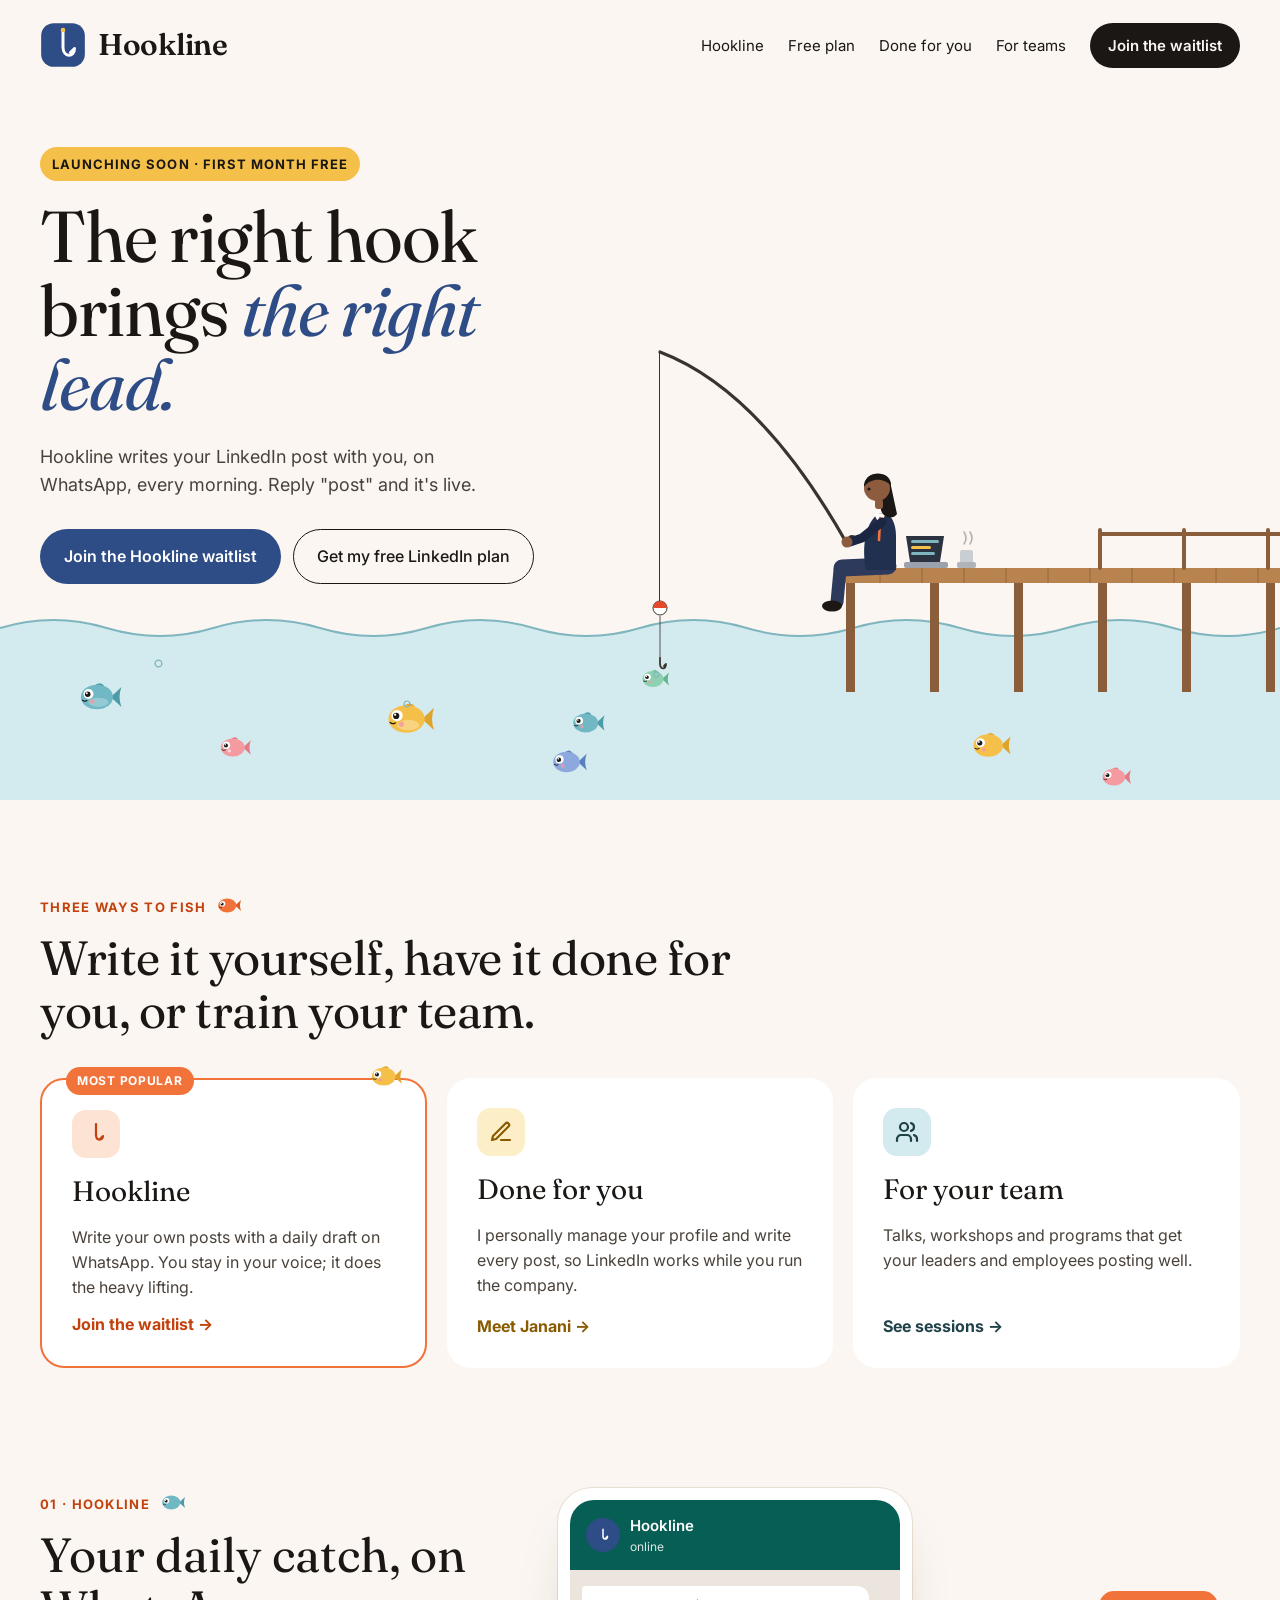
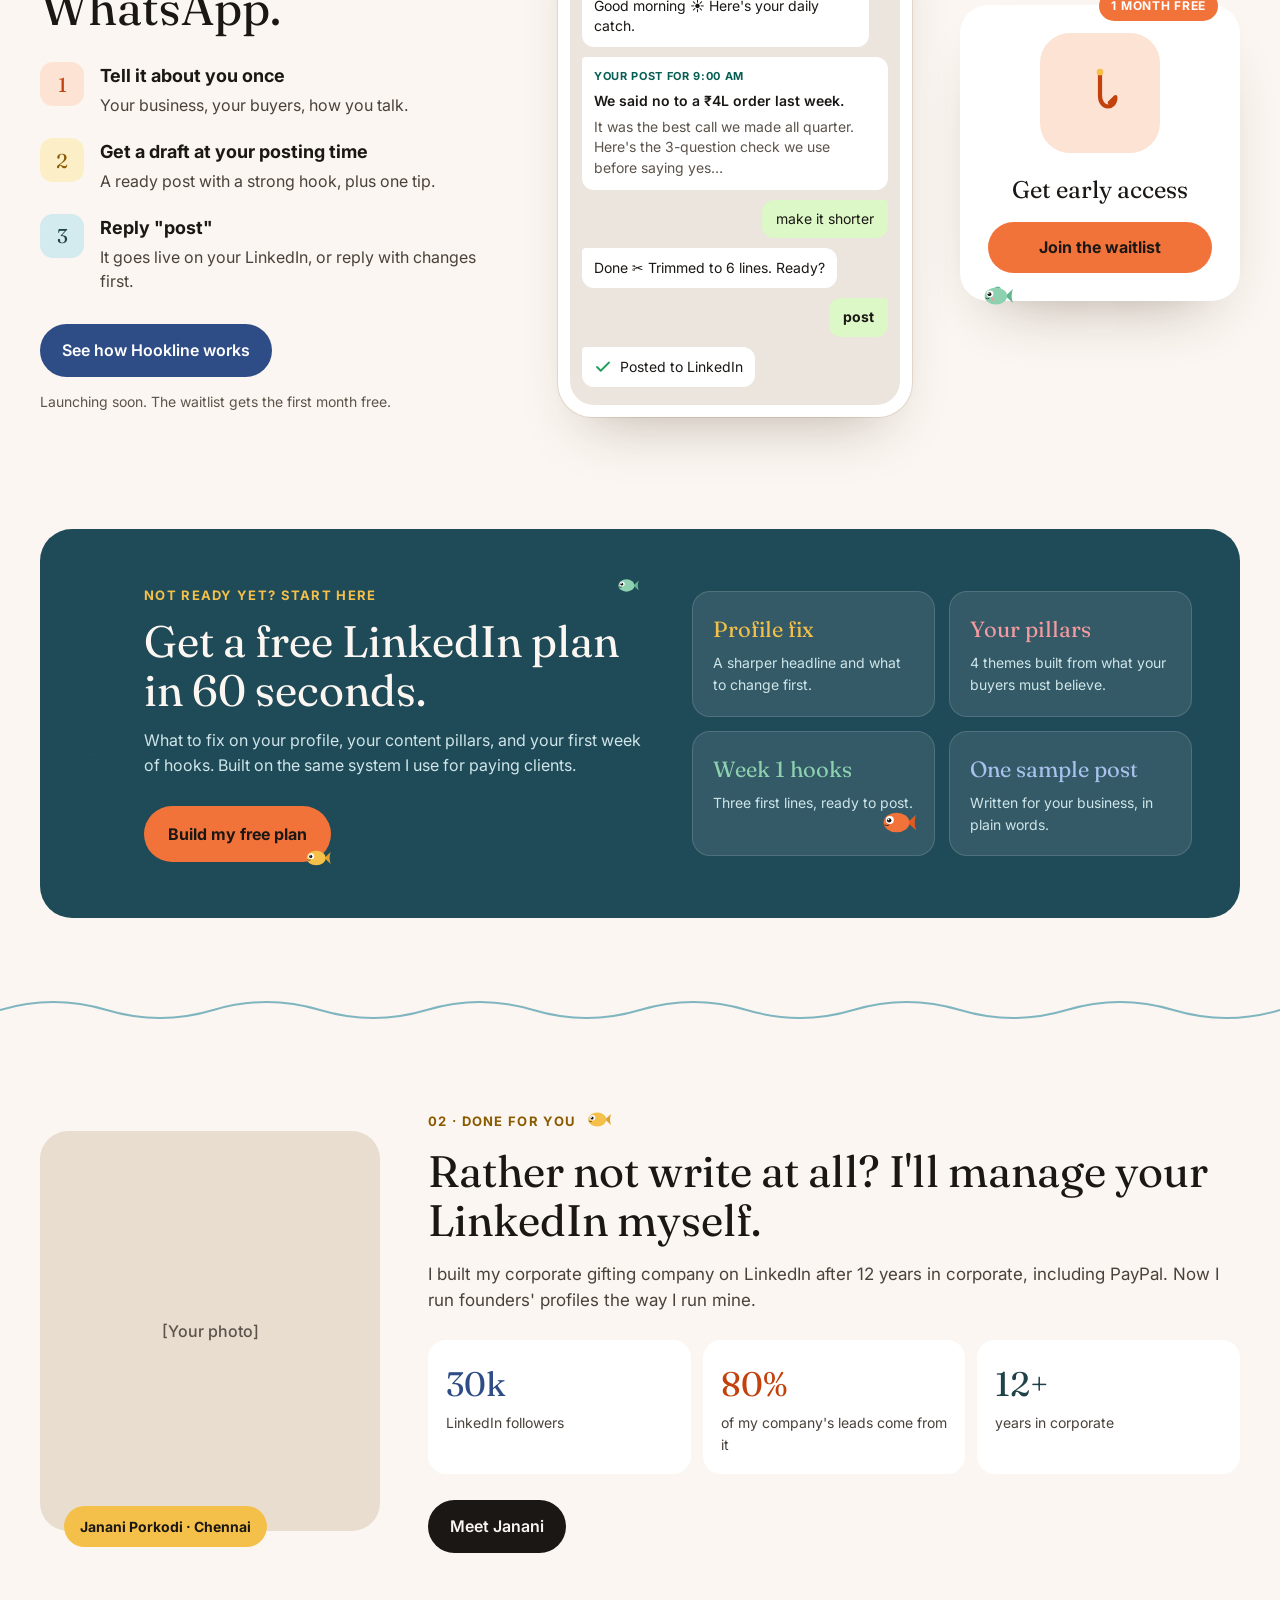
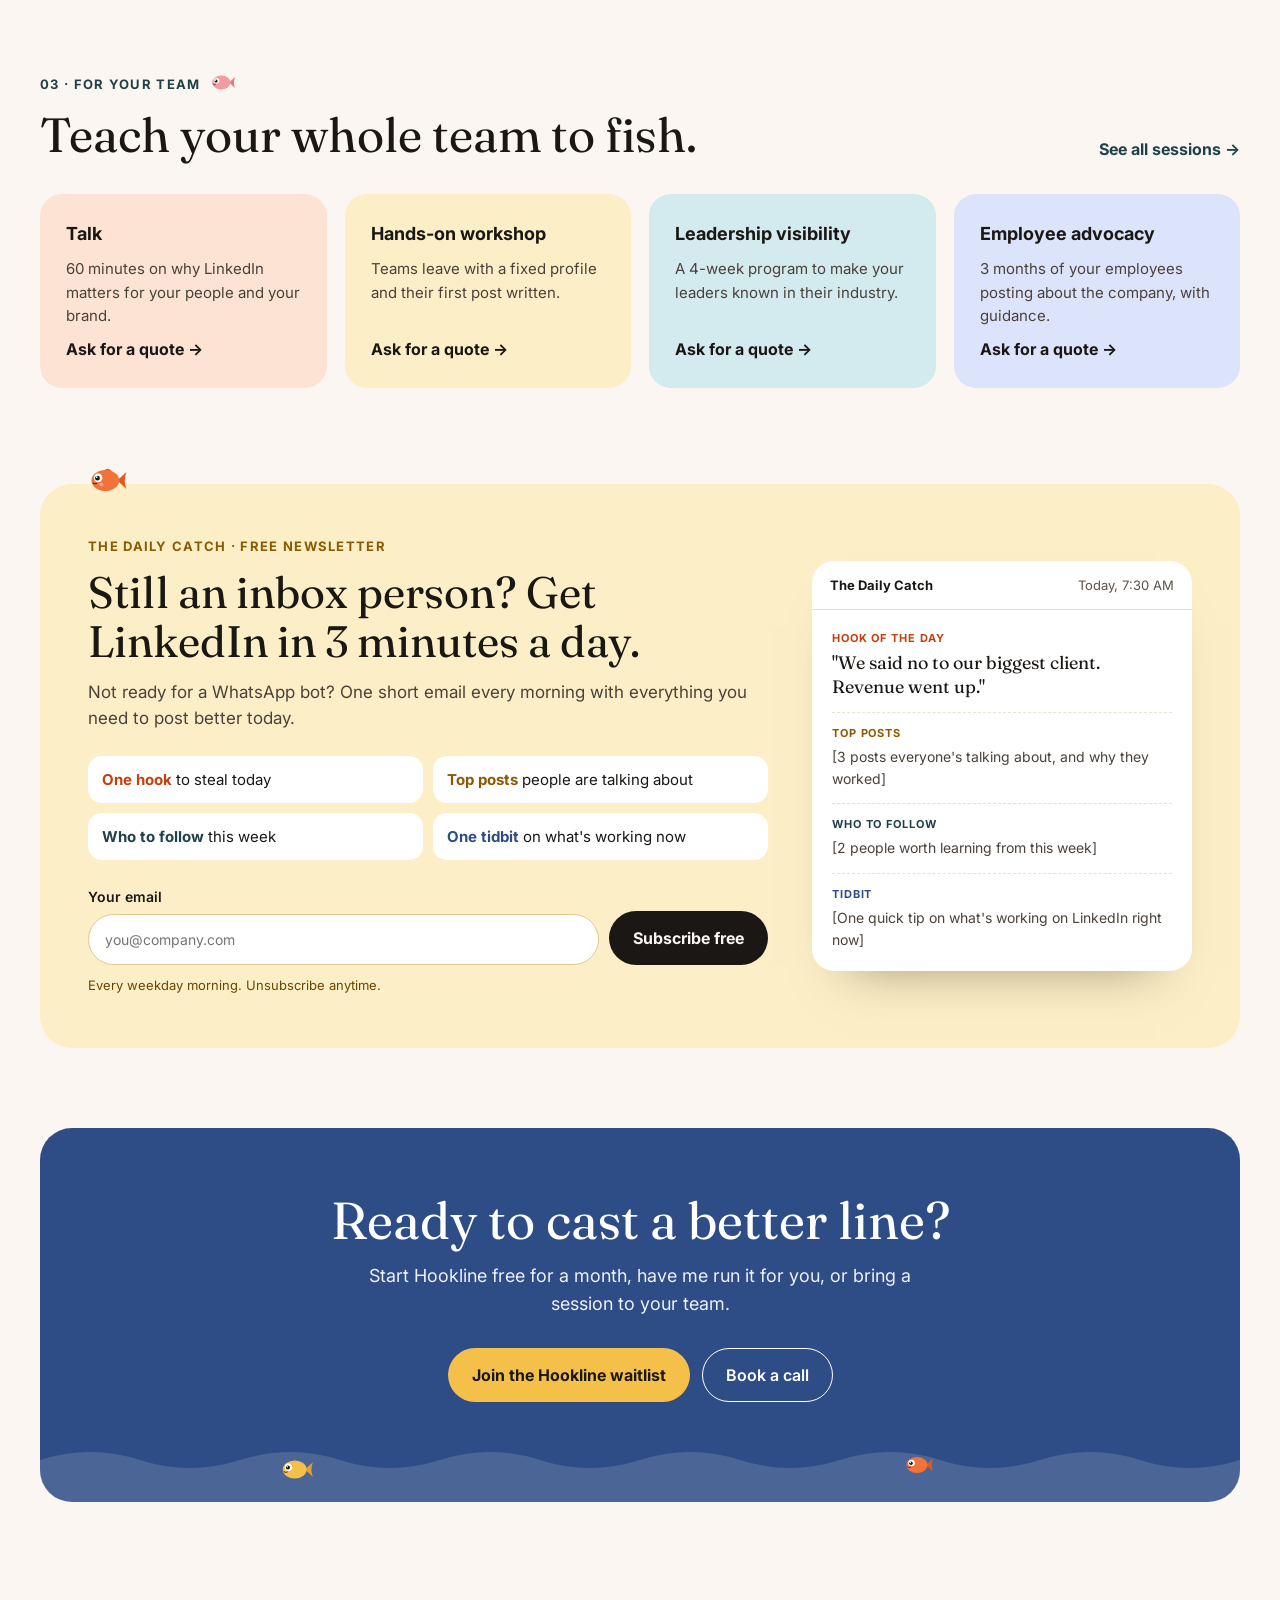
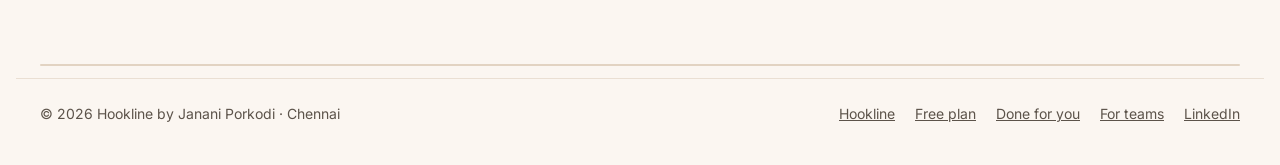
==== commit 8e1844c3: "Flowing river panels for free plan and booking sections; done-for-you starts from $700 Co-Authored-B" ====
--- a/public/index.html
+++ b/public/index.html
@@ -270,18 +270,26 @@
 
 <!-- ================= FREE PLAN TEASER ================= -->
 <section id="plan" style="max-width: 1200px; margin: 0 auto; padding: 32px 24px 72px">
-<div style="background: #E3F1F3; color: #1A1714; border-radius: 32px; padding: 56px 48px; display: flex; flex-wrap: wrap; gap: 48px; align-items: center">
+<div class="river" style="background: #1F4A57; color: #FBF6F1; border-radius: 32px; padding: 56px 48px; display: flex; flex-wrap: wrap; gap: 48px; align-items: center; position: relative; overflow: hidden">
+<div class="river-flow" aria-hidden="true">
+<svg class="slow" viewBox="0 0 2880 400" preserveAspectRatio="none" fill="none"><path d="M0 130 Q 80 118 160 130 T320 130 T480 130 T640 130 T800 130 T960 130 T1120 130 T1280 130 T1440 130 T1600 130 T1760 130 T1920 130 T2080 130 T2240 130 T2400 130 T2560 130 T2720 130 T2880 130" stroke="#9FD3DC" stroke-opacity="0.18" stroke-width="2"></path><path d="M0 250 Q 80 238 160 250 T320 250 T480 250 T640 250 T800 250 T960 250 T1120 250 T1280 250 T1440 250 T1600 250 T1760 250 T1920 250 T2080 250 T2240 250 T2400 250 T2560 250 T2720 250 T2880 250" stroke="#9FD3DC" stroke-opacity="0.14" stroke-width="2"></path><path d="M0 370 Q 80 358 160 370 T320 370 T480 370 T640 370 T800 370 T960 370 T1120 370 T1280 370 T1440 370 T1600 370 T1760 370 T1920 370 T2080 370 T2240 370 T2400 370 T2560 370 T2720 370 T2880 370" stroke="#9FD3DC" stroke-opacity="0.16" stroke-width="2"></path></svg>
+<svg viewBox="0 0 2880 400" preserveAspectRatio="none" fill="none"><path d="M0 70 Q 60 62 120 70 T240 70 T360 70 T480 70 T600 70 T720 70 T840 70 T960 70 T1080 70 T1200 70 T1320 70 T1440 70 T1560 70 T1680 70 T1800 70 T1920 70 T2040 70 T2160 70 T2280 70 T2400 70 T2520 70 T2640 70 T2760 70 T2880 70" stroke="#FFFFFF" stroke-opacity="0.1" stroke-width="2"></path><path d="M0 190 Q 60 182 120 190 T240 190 T360 190 T480 190 T600 190 T720 190 T840 190 T960 190 T1080 190 T1200 190 T1320 190 T1440 190 T1560 190 T1680 190 T1800 190 T1920 190 T2040 190 T2160 190 T2280 190 T2400 190 T2520 190 T2640 190 T2760 190 T2880 190" stroke="#FFFFFF" stroke-opacity="0.08" stroke-width="2"></path><path d="M0 310 Q 60 302 120 310 T240 310 T360 310 T480 310 T600 310 T720 310 T840 310 T960 310 T1080 310 T1200 310 T1320 310 T1440 310 T1560 310 T1680 310 T1800 310 T1920 310 T2040 310 T2160 310 T2280 310 T2400 310 T2520 310 T2640 310 T2760 310 T2880 310" stroke="#FFFFFF" stroke-opacity="0.1" stroke-width="2"></path></svg>
+<svg class="band" viewBox="0 0 2880 120" preserveAspectRatio="none" fill="none"><path d="M0 30 Q 60 20 120 30 T240 30 T360 30 T480 30 T600 30 T720 30 T840 30 T960 30 T1080 30 T1200 30 T1320 30 T1440 30 T1560 30 T1680 30 T1800 30 T1920 30 T2040 30 T2160 30 T2280 30 T2400 30 T2520 30 T2640 30 T2760 30 T2880 30 L2880 120 L0 120 Z" fill="#2C6472" fill-opacity=".55"></path></svg>
+<div style="position: absolute; left: 70%; top: 72%; animation: rflowFishA 16s ease-in-out infinite"><svg width="38" height="27" viewBox="0 0 60 44" fill="none"><path d="M44 22 L 58 9 Q 53 22 58 35 Z" fill="#E25A22"></path><ellipse cx="26" cy="22" rx="21" ry="16" fill="#F2733A"></ellipse><circle cx="15" cy="18" r="6.5" fill="#FFFFFF"></circle><circle cx="14" cy="18.5" r="3.6" fill="#1A1714"></circle><circle cx="12.8" cy="17" r="1.3" fill="#FFFFFF"></circle><path d="M7 26 q 3 2.5 6 0.5" stroke="#1A1714" stroke-width="1.4" stroke-linecap="round"></path></svg></div>
+<div style="position: absolute; left: 22%; top: 82%; animation: rflowFishB 19s ease-in-out infinite"><svg width="28" height="20" viewBox="0 0 60 44" fill="none"><path d="M44 22 L 58 9 Q 53 22 58 35 Z" fill="#E0A32A"></path><ellipse cx="26" cy="22" rx="21" ry="16" fill="#F5C04A"></ellipse><circle cx="15" cy="18" r="6.5" fill="#FFFFFF"></circle><circle cx="14" cy="18.5" r="3.6" fill="#1A1714"></circle><circle cx="12.8" cy="17" r="1.3" fill="#FFFFFF"></circle><path d="M7 26 q 3 2.5 6 0.5" stroke="#1A1714" stroke-width="1.4" stroke-linecap="round"></path></svg></div>
+<div style="position: absolute; left: 48%; top: 12%; animation: rflowFishA 22s ease-in-out 3s infinite"><svg width="24" height="17" viewBox="0 0 60 44" fill="none"><path d="M44 22 L 58 9 Q 53 22 58 35 Z" fill="#62B58F"></path><ellipse cx="26" cy="22" rx="21" ry="16" fill="#8ED1B0"></ellipse><circle cx="15" cy="18" r="6.5" fill="#FFFFFF"></circle><circle cx="14" cy="18.5" r="3.6" fill="#1A1714"></circle><circle cx="12.8" cy="17" r="1.3" fill="#FFFFFF"></circle><path d="M7 26 q 3 2.5 6 0.5" stroke="#1A1714" stroke-width="1.4" stroke-linecap="round"></path></svg></div>
+</div>
 <div style="flex: 1 1 380px; min-width: 0">
-<p style="margin: 0; font-size: 13px; letter-spacing: .1em; text-transform: uppercase; font-weight: 700; color: #C2410C">Not ready yet? Start here</p>
+<p style="margin: 0; font-size: 13px; letter-spacing: .1em; text-transform: uppercase; font-weight: 700; color: #F5C04A">Not ready yet? Start here</p>
 <h2 style="margin: 12px 0 14px; font-family: Fraunces, Georgia, serif; font-weight: 400; font-size: 44px; line-height: 1.1">Get a free LinkedIn plan in 60 seconds.</h2>
-<p style="margin: 0 0 28px; color: #4A423A">What to fix on your profile, your content pillars, and your first week of hooks. Built on the same system I use for paying clients.</p>
+<p style="margin: 0 0 28px; color: #CFE5E9">What to fix on your profile, your content pillars, and your first week of hooks. Built on the same system I use for paying clients.</p>
 <a href="/free-plan" style="display: inline-block; text-decoration: none; font-weight: 700; background: #F2733A; color: #1A1714; padding: 16px 24px; border-radius: 999px">Build my free plan</a>
 </div>
 <div style="flex: 1 1 380px; min-width: 0; display: grid; grid-template-columns: repeat(2, minmax(0, 1fr)); gap: 14px">
-<div style="background: #FFFFFF; border-radius: 18px; padding: 20px"><p style="margin: 0; font-family: Fraunces, Georgia, serif; font-size: 22px; color: #8A5A00">Profile fix</p><p style="margin: 6px 0 0; font-size: 14px; color: #4A423A">A sharper headline and what to change first.</p></div>
-<div style="background: #FFFFFF; border-radius: 18px; padding: 20px"><p style="margin: 0; font-family: Fraunces, Georgia, serif; font-size: 22px; color: #C2410C">Your pillars</p><p style="margin: 6px 0 0; font-size: 14px; color: #4A423A">4 themes built from what your buyers must believe.</p></div>
-<div style="background: #FFFFFF; border-radius: 18px; padding: 20px"><p style="margin: 0; font-family: Fraunces, Georgia, serif; font-size: 22px; color: #1C7A4B">Week 1 hooks</p><p style="margin: 6px 0 0; font-size: 14px; color: #4A423A">Three first lines, ready to post.</p></div>
-<div style="background: #FFFFFF; border-radius: 18px; padding: 20px"><p style="margin: 0; font-family: Fraunces, Georgia, serif; font-size: 22px; color: #2E4C86">One sample post</p><p style="margin: 6px 0 0; font-size: 14px; color: #4A423A">Written for your business, in plain words.</p></div>
+<div style="background: rgba(255,255,255,.09); border: 1px solid rgba(255,255,255,.14); border-radius: 18px; padding: 20px"><p style="margin: 0; font-family: Fraunces, Georgia, serif; font-size: 22px; color: #F5C04A">Profile fix</p><p style="margin: 6px 0 0; font-size: 14px; color: #CFE5E9">A sharper headline and what to change first.</p></div>
+<div style="background: rgba(255,255,255,.09); border: 1px solid rgba(255,255,255,.14); border-radius: 18px; padding: 20px"><p style="margin: 0; font-family: Fraunces, Georgia, serif; font-size: 22px; color: #F49AA0">Your pillars</p><p style="margin: 6px 0 0; font-size: 14px; color: #CFE5E9">4 themes built from what your buyers must believe.</p></div>
+<div style="background: rgba(255,255,255,.09); border: 1px solid rgba(255,255,255,.14); border-radius: 18px; padding: 20px"><p style="margin: 0; font-family: Fraunces, Georgia, serif; font-size: 22px; color: #8ED1B0">Week 1 hooks</p><p style="margin: 6px 0 0; font-size: 14px; color: #CFE5E9">Three first lines, ready to post.</p></div>
+<div style="background: rgba(255,255,255,.09); border: 1px solid rgba(255,255,255,.14); border-radius: 18px; padding: 20px"><p style="margin: 0; font-family: Fraunces, Georgia, serif; font-size: 22px; color: #A9C1EC">One sample post</p><p style="margin: 6px 0 0; font-size: 14px; color: #CFE5E9">Written for your business, in plain words.</p></div>
 </div>
 </div>
 </section>
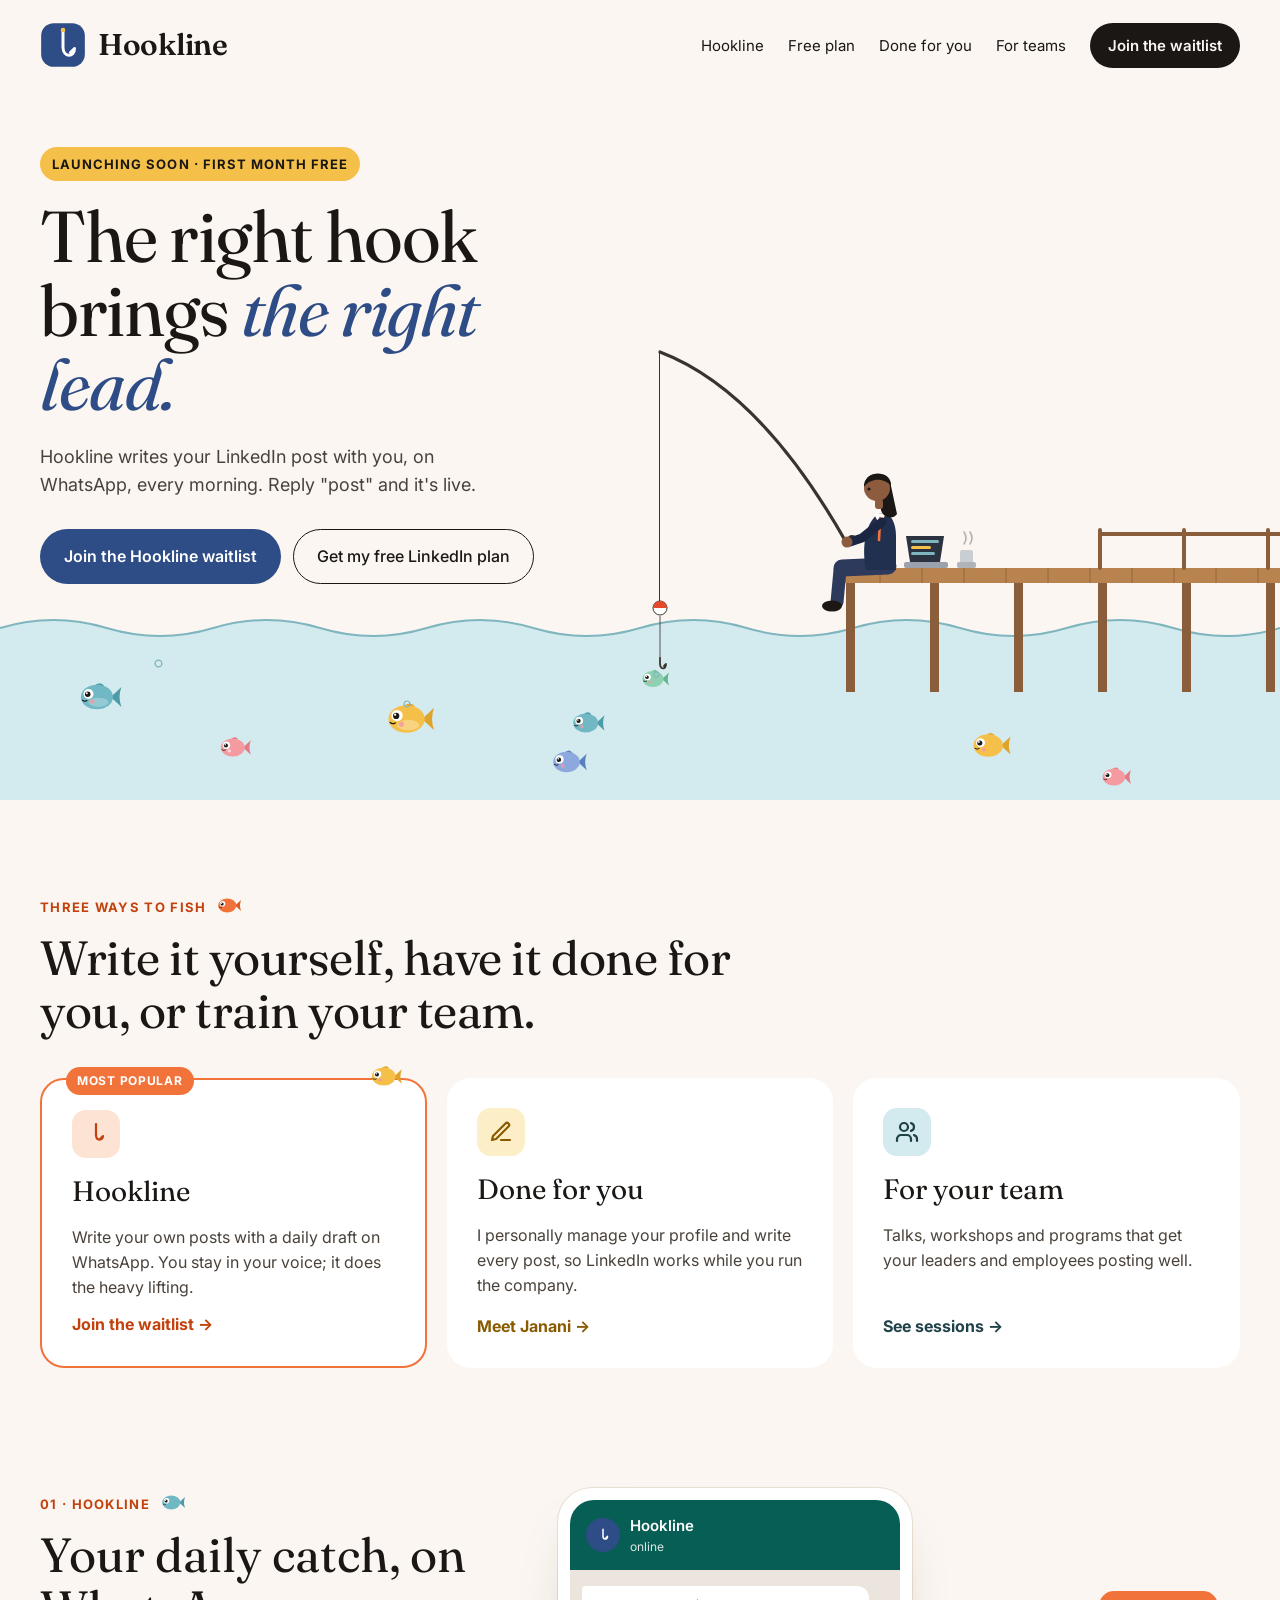
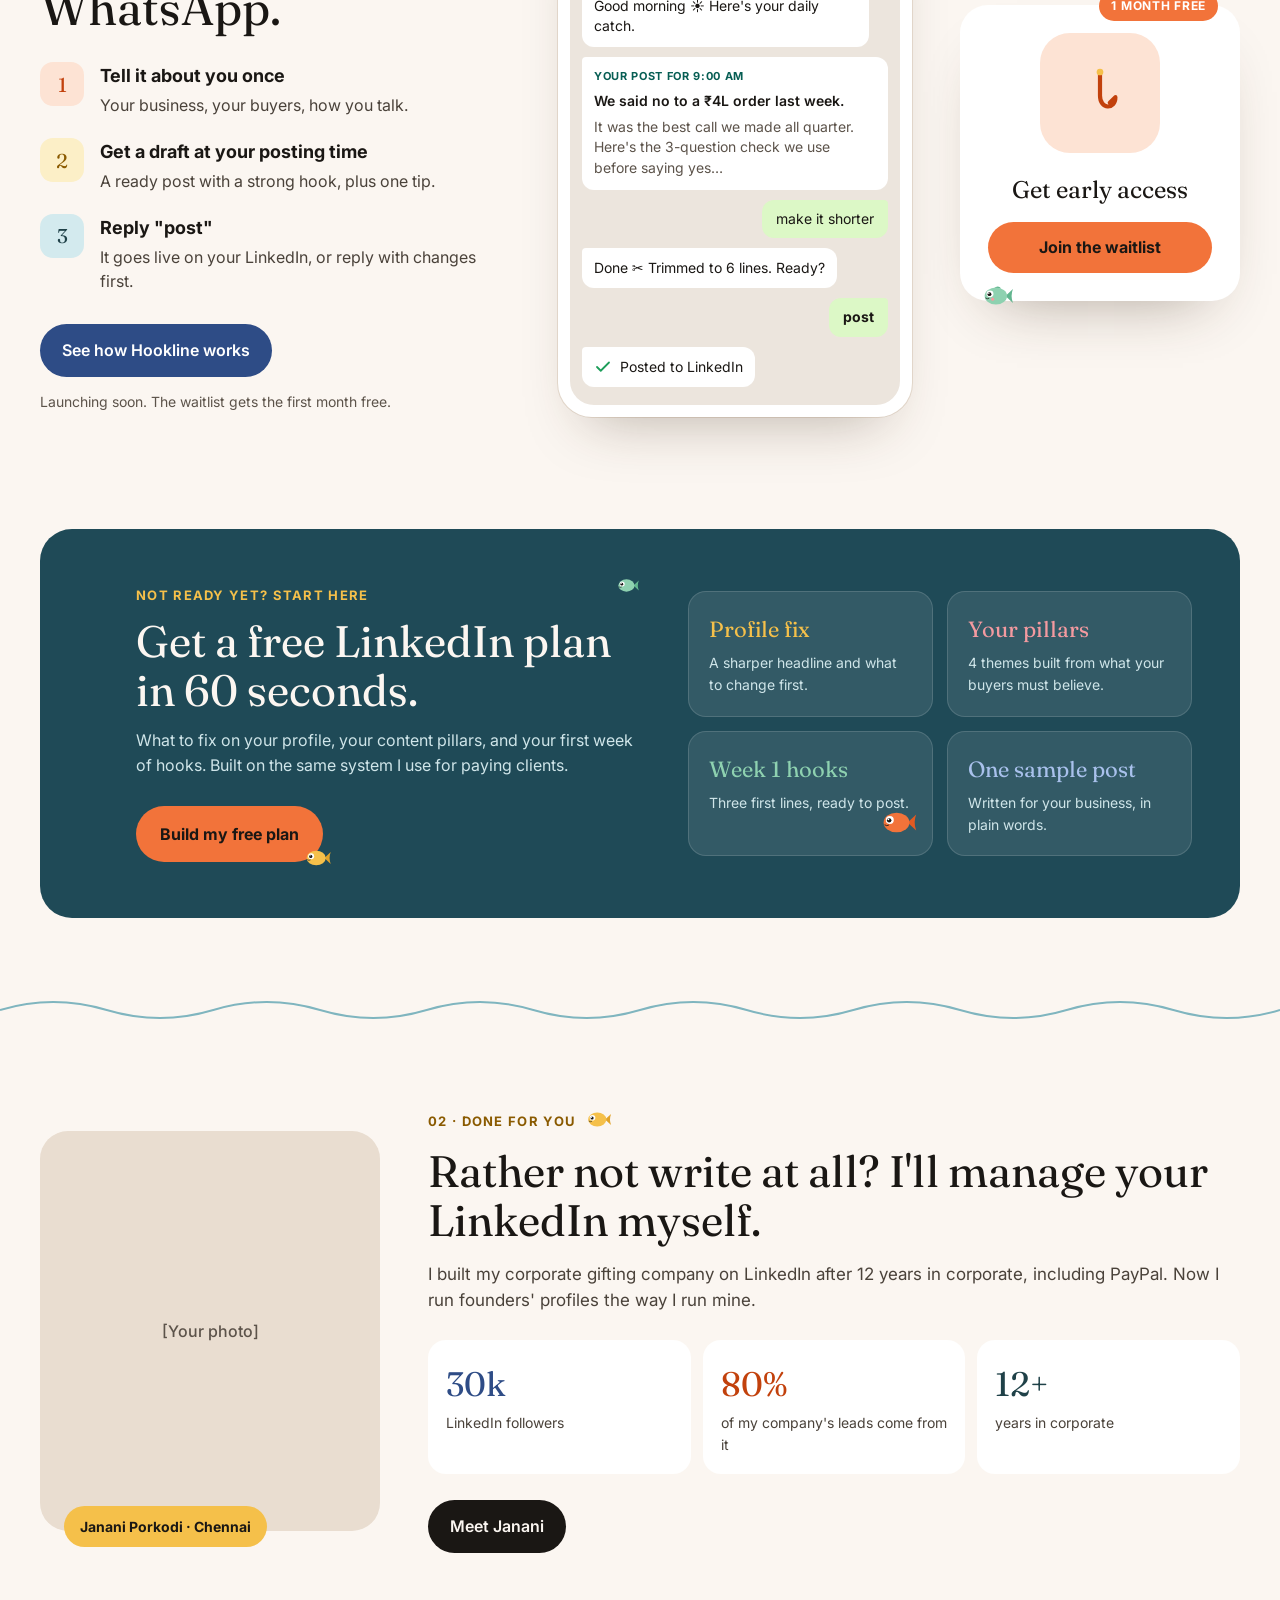
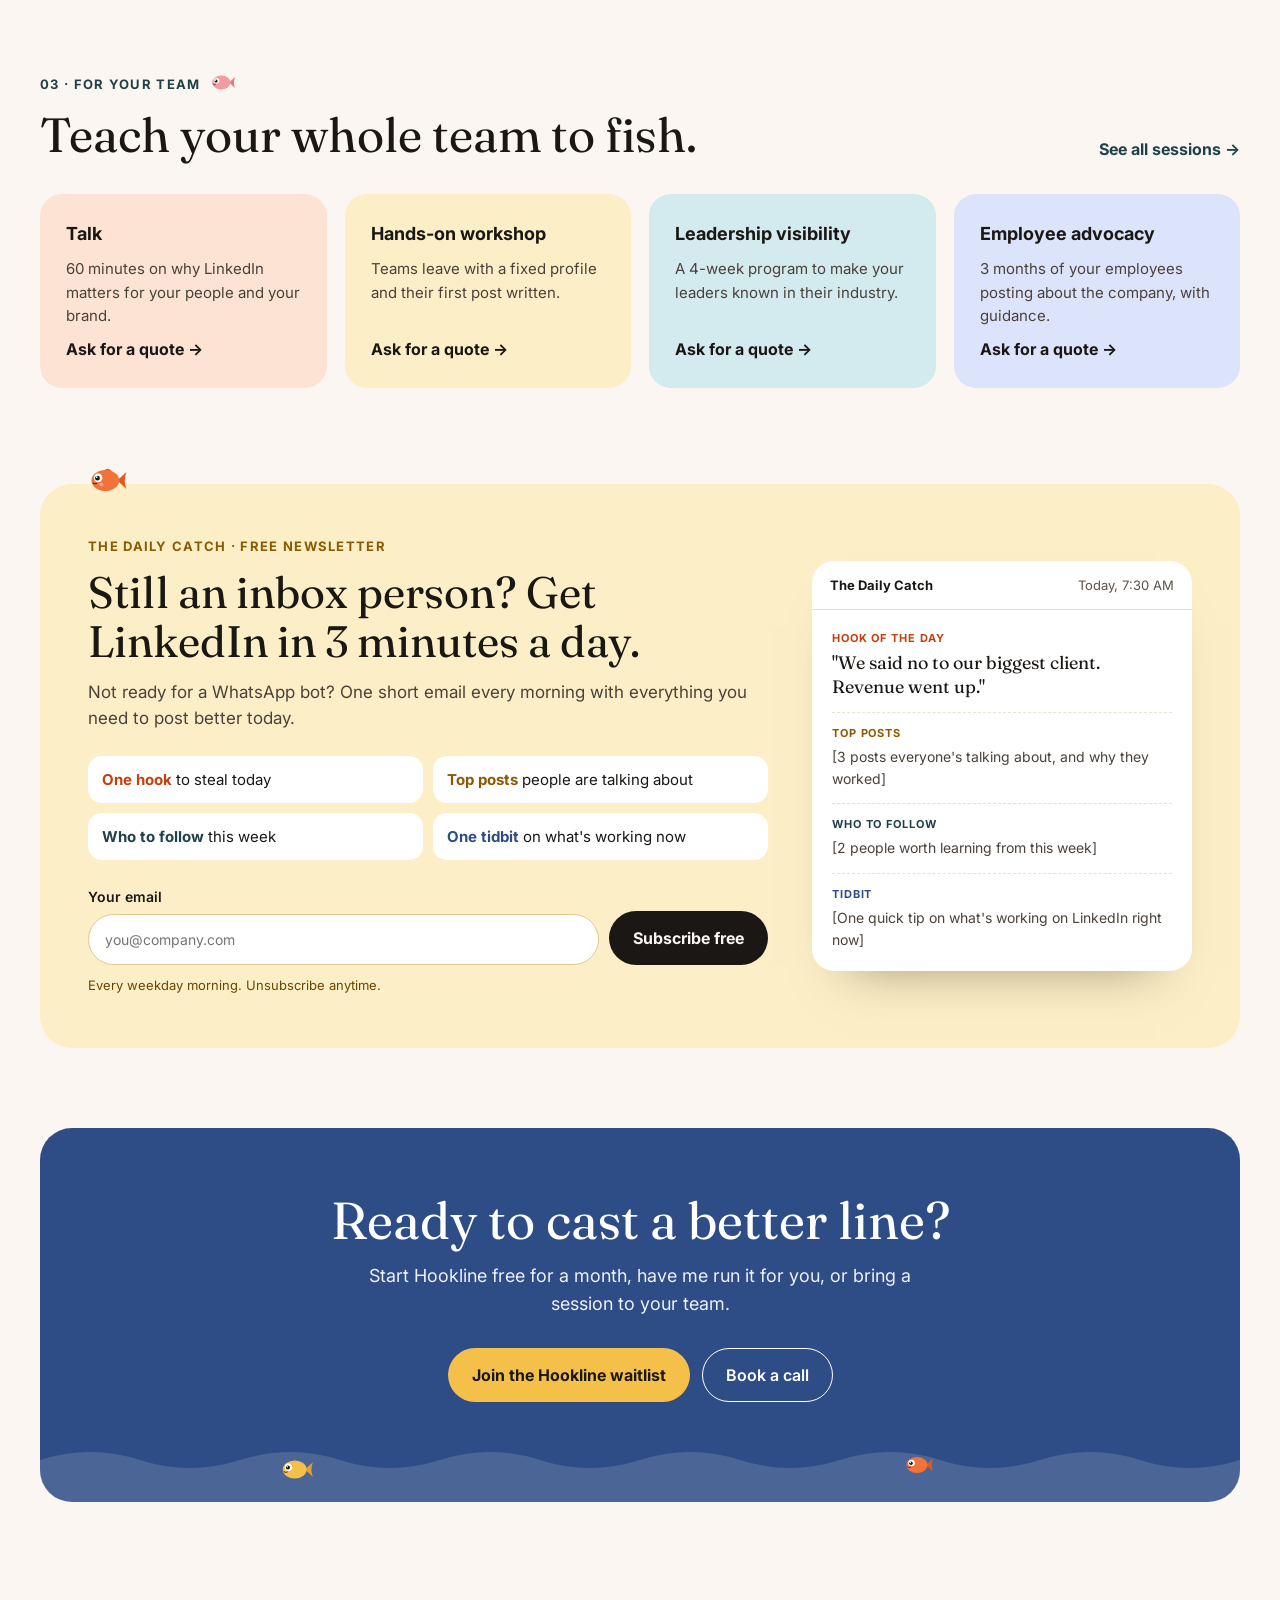
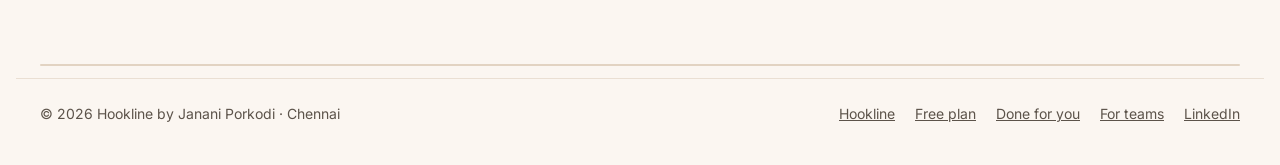
==== commit e4380137: "River panels: layered water bands instead of wave lines Co-Authored-By: Claude Opus 5.5 <noreply@ant" ====
--- a/public/index.html
+++ b/public/index.html
@@ -272,9 +272,7 @@
 <section id="plan" style="max-width: 1200px; margin: 0 auto; padding: 32px 24px 72px">
 <div class="river" style="background: #1F4A57; color: #FBF6F1; border-radius: 32px; padding: 56px 48px; display: flex; flex-wrap: wrap; gap: 48px; align-items: center; position: relative; overflow: hidden">
 <div class="river-flow" aria-hidden="true">
-<svg class="slow" viewBox="0 0 2880 400" preserveAspectRatio="none" fill="none"><path d="M0 130 Q 80 118 160 130 T320 130 T480 130 T640 130 T800 130 T960 130 T1120 130 T1280 130 T1440 130 T1600 130 T1760 130 T1920 130 T2080 130 T2240 130 T2400 130 T2560 130 T2720 130 T2880 130" stroke="#9FD3DC" stroke-opacity="0.18" stroke-width="2"></path><path d="M0 250 Q 80 238 160 250 T320 250 T480 250 T640 250 T800 250 T960 250 T1120 250 T1280 250 T1440 250 T1600 250 T1760 250 T1920 250 T2080 250 T2240 250 T2400 250 T2560 250 T2720 250 T2880 250" stroke="#9FD3DC" stroke-opacity="0.14" stroke-width="2"></path><path d="M0 370 Q 80 358 160 370 T320 370 T480 370 T640 370 T800 370 T960 370 T1120 370 T1280 370 T1440 370 T1600 370 T1760 370 T1920 370 T2080 370 T2240 370 T2400 370 T2560 370 T2720 370 T2880 370" stroke="#9FD3DC" stroke-opacity="0.16" stroke-width="2"></path></svg>
-<svg viewBox="0 0 2880 400" preserveAspectRatio="none" fill="none"><path d="M0 70 Q 60 62 120 70 T240 70 T360 70 T480 70 T600 70 T720 70 T840 70 T960 70 T1080 70 T1200 70 T1320 70 T1440 70 T1560 70 T1680 70 T1800 70 T1920 70 T2040 70 T2160 70 T2280 70 T2400 70 T2520 70 T2640 70 T2760 70 T2880 70" stroke="#FFFFFF" stroke-opacity="0.1" stroke-width="2"></path><path d="M0 190 Q 60 182 120 190 T240 190 T360 190 T480 190 T600 190 T720 190 T840 190 T960 190 T1080 190 T1200 190 T1320 190 T1440 190 T1560 190 T1680 190 T1800 190 T1920 190 T2040 190 T2160 190 T2280 190 T2400 190 T2520 190 T2640 190 T2760 190 T2880 190" stroke="#FFFFFF" stroke-opacity="0.08" stroke-width="2"></path><path d="M0 310 Q 60 302 120 310 T240 310 T360 310 T480 310 T600 310 T720 310 T840 310 T960 310 T1080 310 T1200 310 T1320 310 T1440 310 T1560 310 T1680 310 T1800 310 T1920 310 T2040 310 T2160 310 T2280 310 T2400 310 T2520 310 T2640 310 T2760 310 T2880 310" stroke="#FFFFFF" stroke-opacity="0.1" stroke-width="2"></path></svg>
-<svg class="band" viewBox="0 0 2880 120" preserveAspectRatio="none" fill="none"><path d="M0 30 Q 60 20 120 30 T240 30 T360 30 T480 30 T600 30 T720 30 T840 30 T960 30 T1080 30 T1200 30 T1320 30 T1440 30 T1560 30 T1680 30 T1800 30 T1920 30 T2040 30 T2160 30 T2280 30 T2400 30 T2520 30 T2640 30 T2760 30 T2880 30 L2880 120 L0 120 Z" fill="#2C6472" fill-opacity=".55"></path></svg>
+<svg class="band b1" viewBox="0 0 2880 200" preserveAspectRatio="none" fill="none"><path d="M0 24 Q 120 10 240 24 T480 24 T720 24 T960 24 T1200 24 T1440 24 T1680 24 T1920 24 T2160 24 T2400 24 T2640 24 T2880 24 L2880 200 L0 200 Z" fill="#245564"></path></svg><svg class="band b2" viewBox="0 0 2880 200" preserveAspectRatio="none" fill="none"><path d="M0 24 Q 90 12 180 24 T360 24 T540 24 T720 24 T900 24 T1080 24 T1260 24 T1440 24 T1620 24 T1800 24 T1980 24 T2160 24 T2340 24 T2520 24 T2700 24 T2880 24 L2880 200 L0 200 Z" fill="#295D6C"></path></svg><svg class="band b3" viewBox="0 0 2880 200" preserveAspectRatio="none" fill="none"><path d="M0 24 Q 75 14 150 24 T300 24 T450 24 T600 24 T750 24 T900 24 T1050 24 T1200 24 T1350 24 T1500 24 T1650 24 T1800 24 T1950 24 T2100 24 T2250 24 T2400 24 T2550 24 T2700 24 T2850 24 T3000 24 L2880 200 L0 200 Z" fill="#2E6574"></path></svg><svg class="band b4" viewBox="0 0 2880 200" preserveAspectRatio="none" fill="none"><path d="M0 24 Q 60 15 120 24 T240 24 T360 24 T480 24 T600 24 T720 24 T840 24 T960 24 T1080 24 T1200 24 T1320 24 T1440 24 T1560 24 T1680 24 T1800 24 T1920 24 T2040 24 T2160 24 T2280 24 T2400 24 T2520 24 T2640 24 T2760 24 T2880 24 L2880 200 L0 200 Z" fill="#356F7E"></path></svg>
 <div style="position: absolute; left: 70%; top: 72%; animation: rflowFishA 16s ease-in-out infinite"><svg width="38" height="27" viewBox="0 0 60 44" fill="none"><path d="M44 22 L 58 9 Q 53 22 58 35 Z" fill="#E25A22"></path><ellipse cx="26" cy="22" rx="21" ry="16" fill="#F2733A"></ellipse><circle cx="15" cy="18" r="6.5" fill="#FFFFFF"></circle><circle cx="14" cy="18.5" r="3.6" fill="#1A1714"></circle><circle cx="12.8" cy="17" r="1.3" fill="#FFFFFF"></circle><path d="M7 26 q 3 2.5 6 0.5" stroke="#1A1714" stroke-width="1.4" stroke-linecap="round"></path></svg></div>
 <div style="position: absolute; left: 22%; top: 82%; animation: rflowFishB 19s ease-in-out infinite"><svg width="28" height="20" viewBox="0 0 60 44" fill="none"><path d="M44 22 L 58 9 Q 53 22 58 35 Z" fill="#E0A32A"></path><ellipse cx="26" cy="22" rx="21" ry="16" fill="#F5C04A"></ellipse><circle cx="15" cy="18" r="6.5" fill="#FFFFFF"></circle><circle cx="14" cy="18.5" r="3.6" fill="#1A1714"></circle><circle cx="12.8" cy="17" r="1.3" fill="#FFFFFF"></circle><path d="M7 26 q 3 2.5 6 0.5" stroke="#1A1714" stroke-width="1.4" stroke-linecap="round"></path></svg></div>
 <div style="position: absolute; left: 48%; top: 12%; animation: rflowFishA 22s ease-in-out 3s infinite"><svg width="24" height="17" viewBox="0 0 60 44" fill="none"><path d="M44 22 L 58 9 Q 53 22 58 35 Z" fill="#62B58F"></path><ellipse cx="26" cy="22" rx="21" ry="16" fill="#8ED1B0"></ellipse><circle cx="15" cy="18" r="6.5" fill="#FFFFFF"></circle><circle cx="14" cy="18.5" r="3.6" fill="#1A1714"></circle><circle cx="12.8" cy="17" r="1.3" fill="#FFFFFF"></circle><path d="M7 26 q 3 2.5 6 0.5" stroke="#1A1714" stroke-width="1.4" stroke-linecap="round"></path></svg></div>
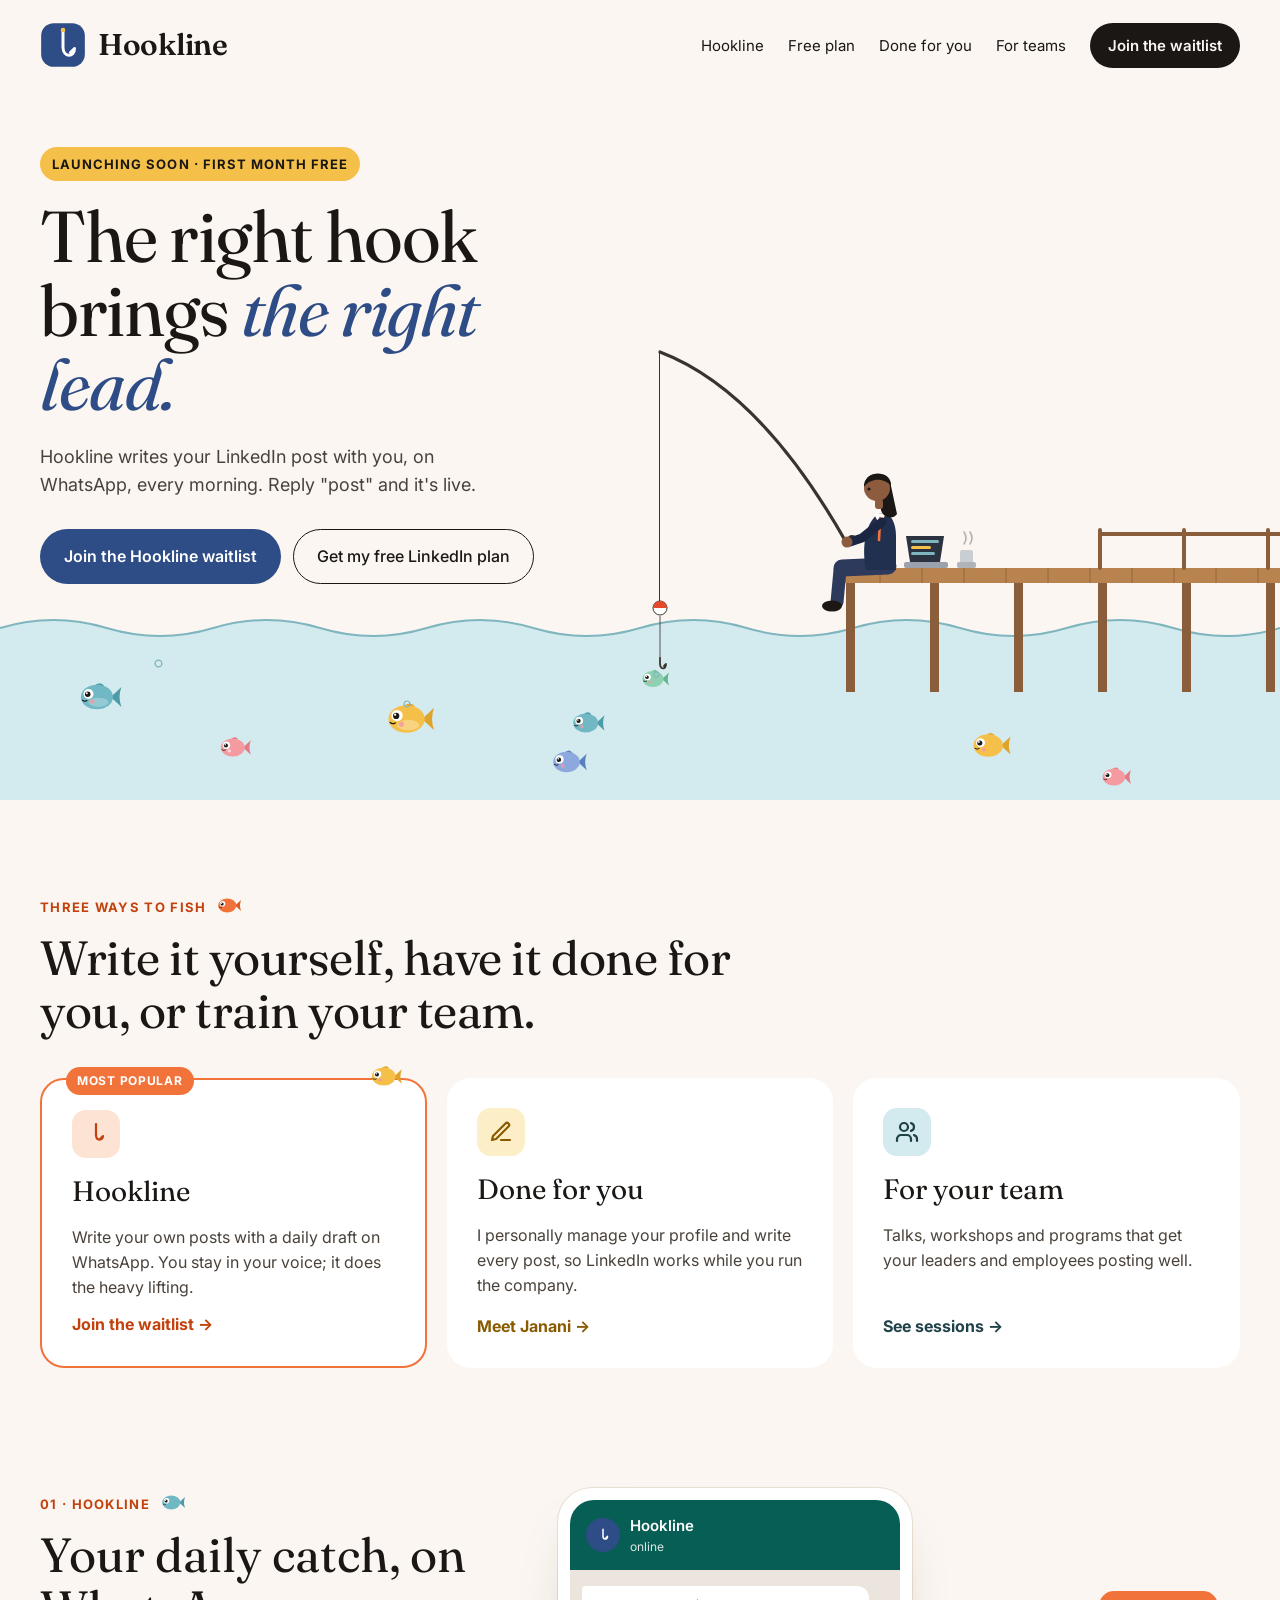
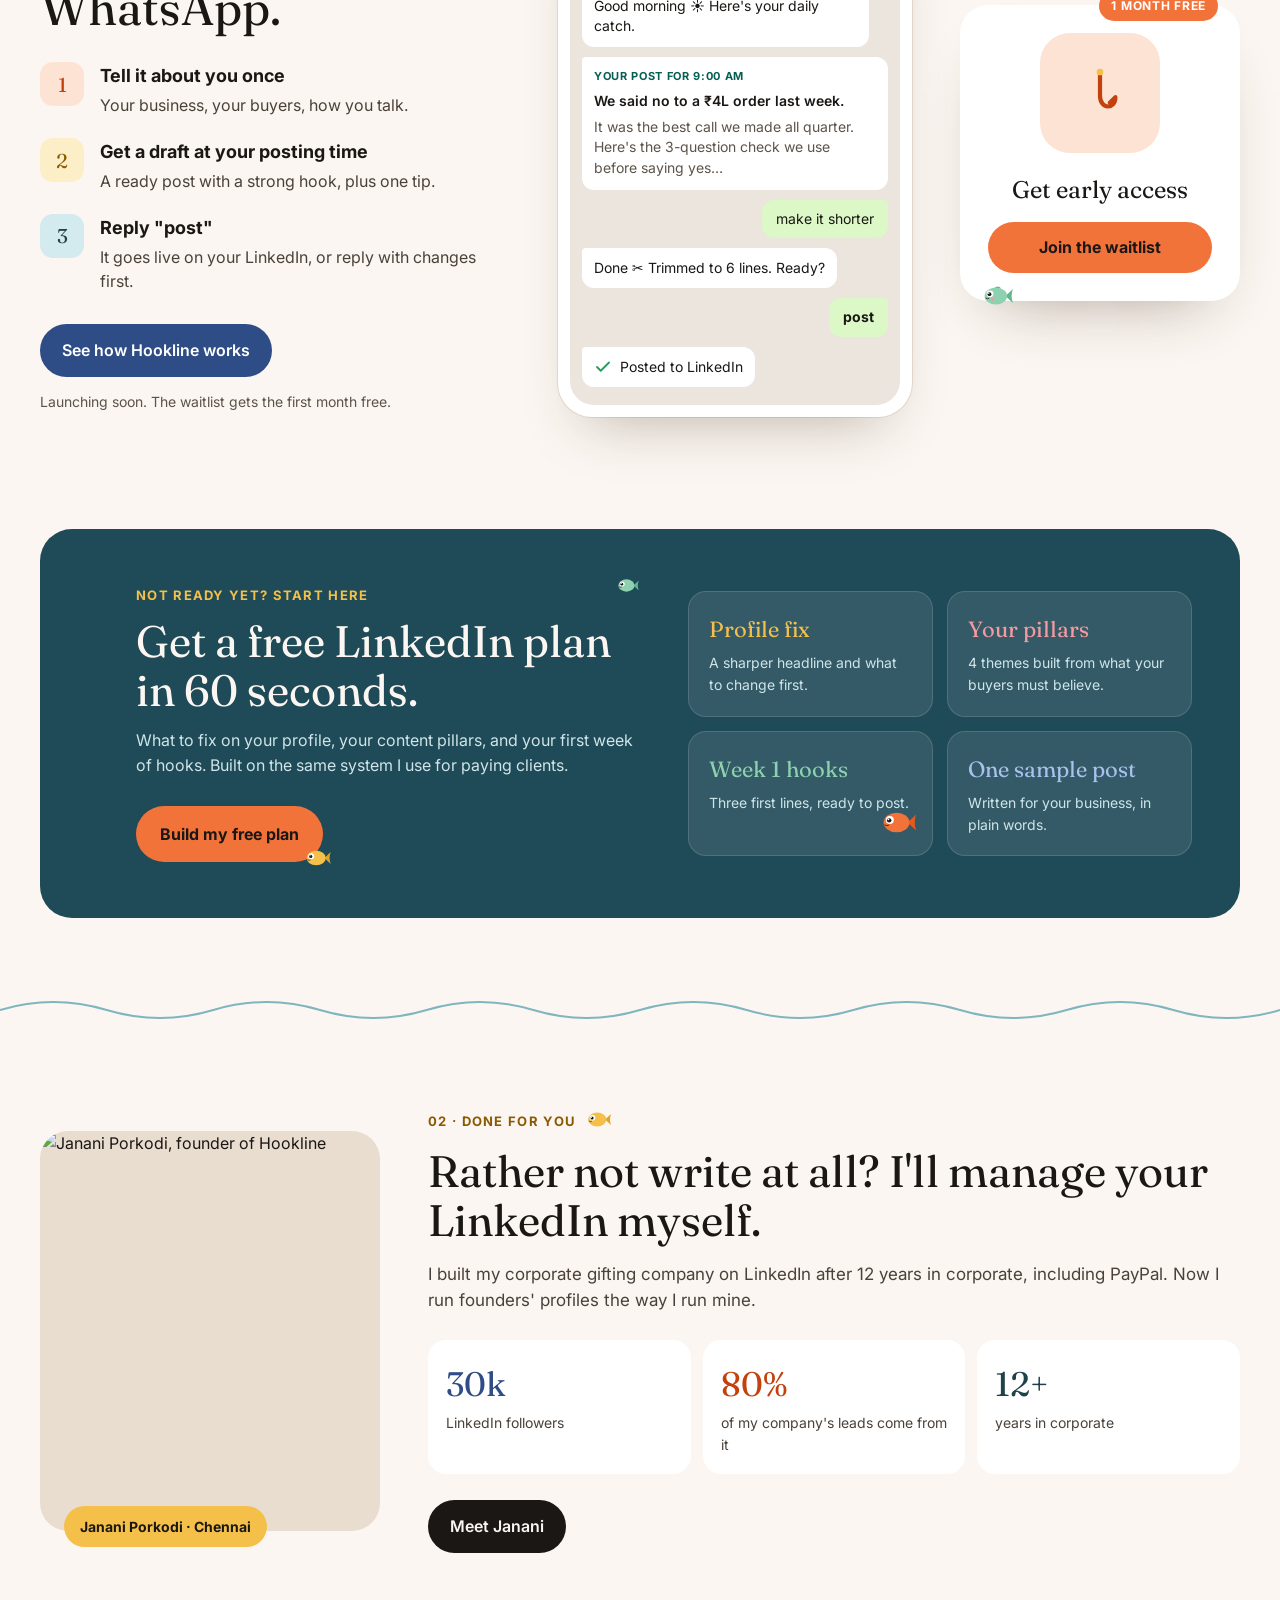
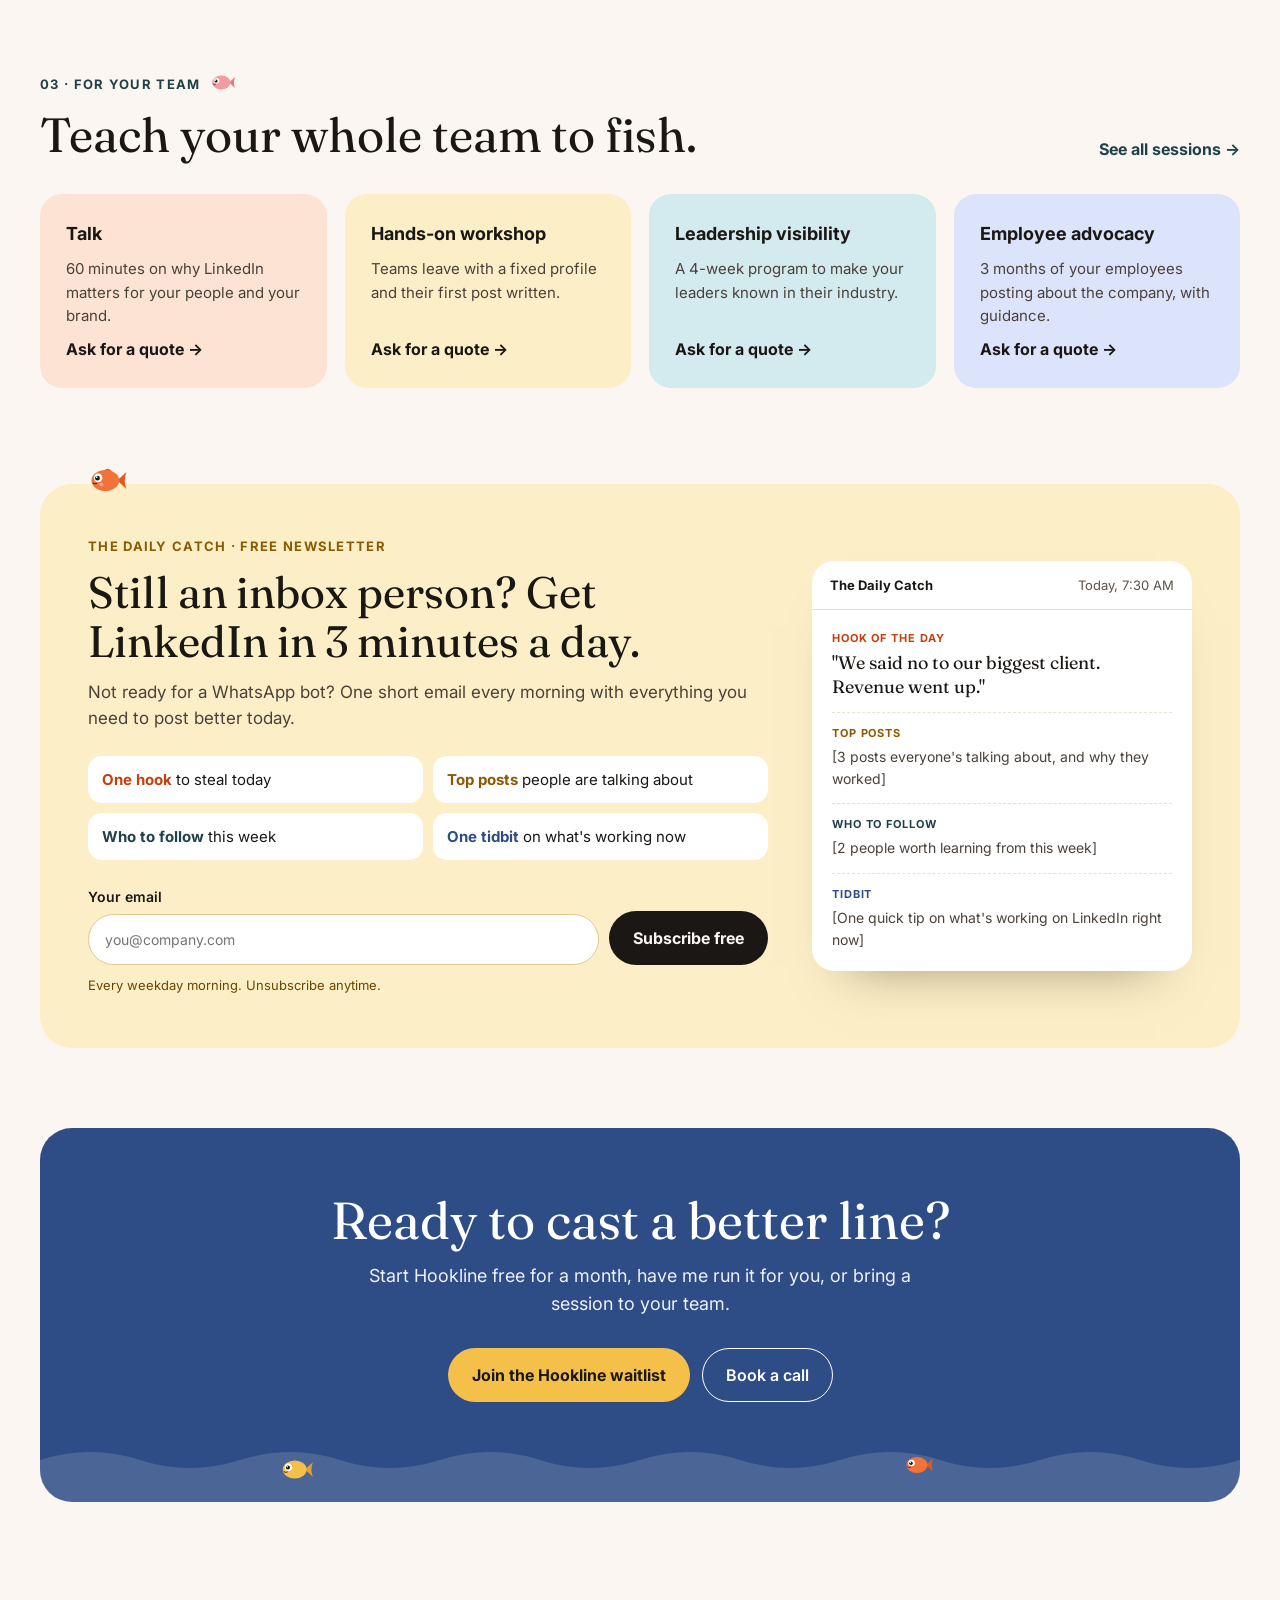
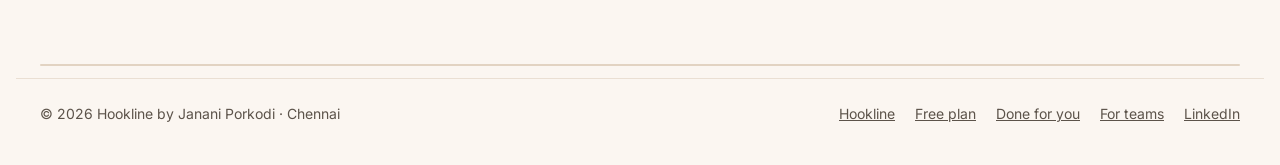
==== commit c64276a0: "Add Janani's photo to home and done-for-you Co-Authored-By: Claude Opus 5.5 <noreply@anthropic.com> " ====
--- a/public/index.html
+++ b/public/index.html
@@ -298,7 +298,7 @@
 <!-- ================= DONE FOR YOU TEASER ================= -->
 <section id="done-for-you" style="max-width: 1200px; margin: 0 auto; padding: 80px 24px 48px; display: flex; flex-wrap: wrap; gap: 48px; align-items: center">
 <div style="flex: 0 1 340px; min-width: 260px; position: relative">
-<div role="img" aria-label="Photo of Janani placeholder" style="height: 400px; border-radius: 28px; background: #E9DDD0; display: flex; align-items: center; justify-content: center; color: #5C534A; font-weight: 500">[Your photo]</div>
+<img src="/janani.jpg" alt="Janani Porkodi, founder of Hookline" width="800" height="1000" loading="lazy" style="display: block; width: 100%; height: 400px; object-fit: cover; object-position: center 20%; border-radius: 28px; background: #E9DDD0">
 <span style="position: absolute; bottom: -16px; left: 24px; background: #F5C04A; color: #1A1714; font-weight: 700; font-size: 14px; padding: 10px 16px; border-radius: 999px">Janani Porkodi · Chennai</span>
 </div>
 <div style="flex: 1 1 480px; min-width: 0">
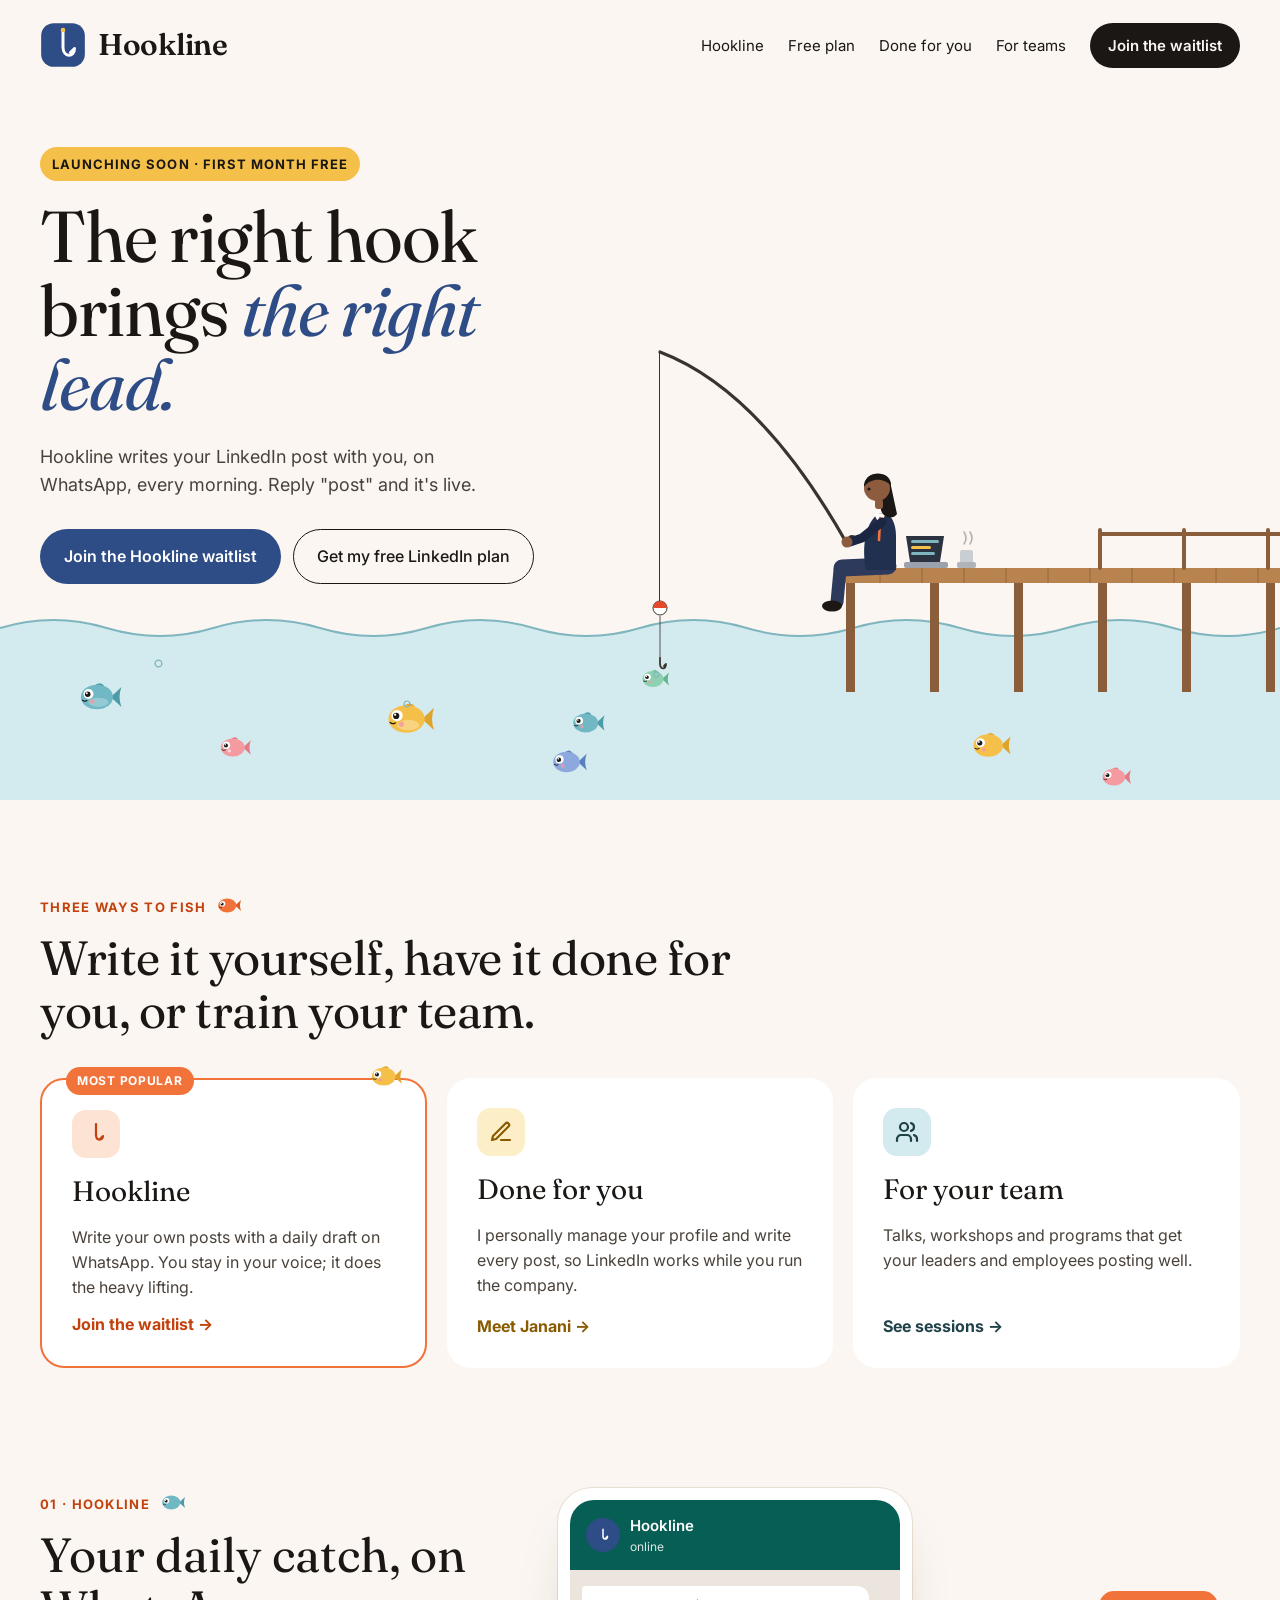
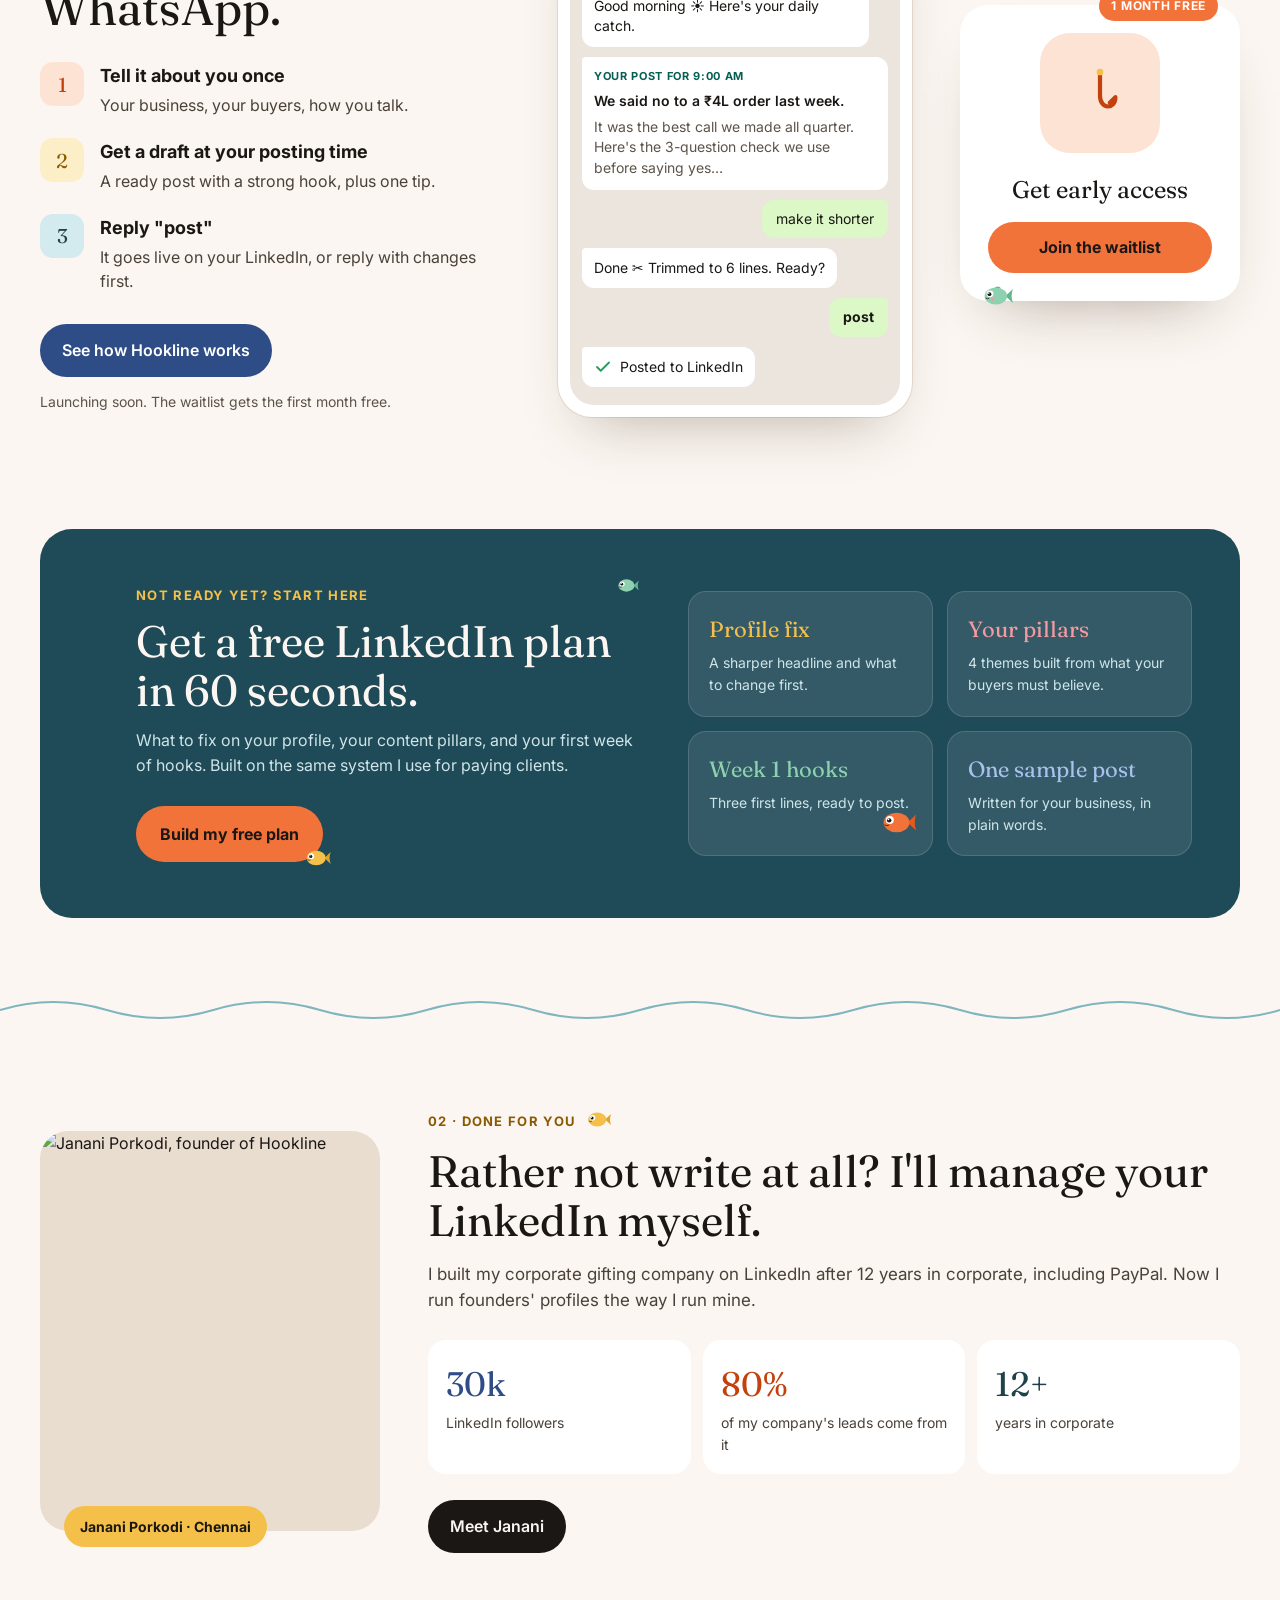
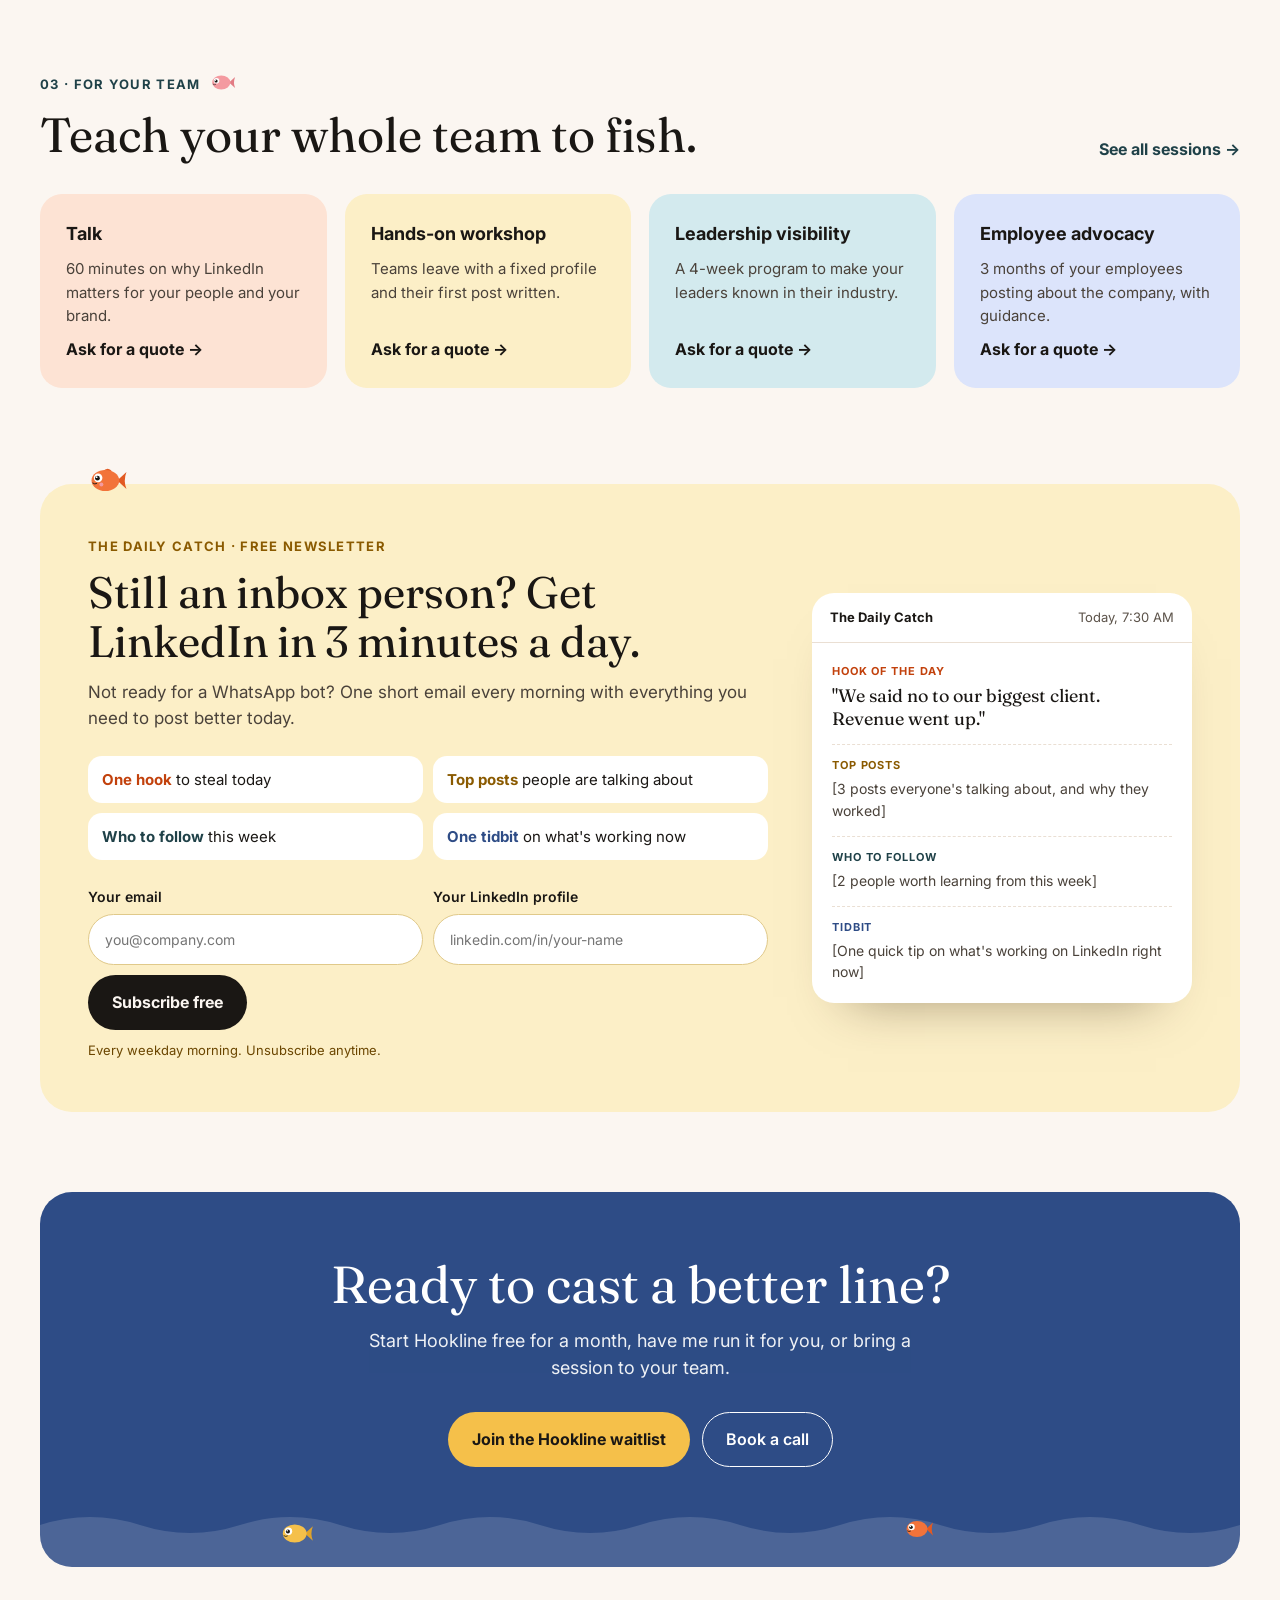
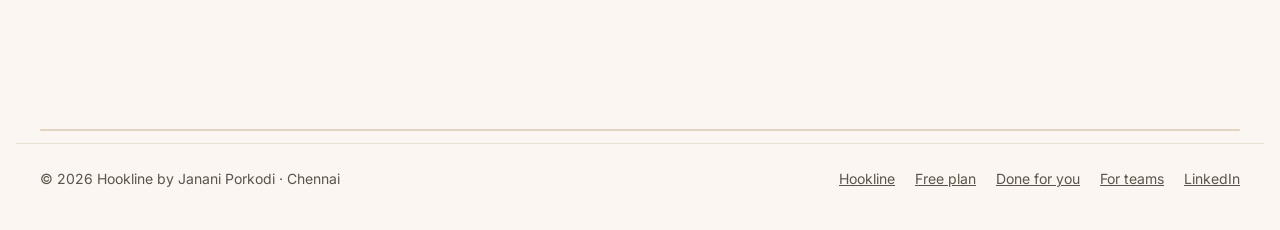
==== commit ca0ea1dc: "Plan reads the LinkedIn profile via web search; WhatsApp or email required; LinkedIn required on eve" ====
--- a/public/index.html
+++ b/public/index.html
@@ -347,6 +347,7 @@
 </div>
 <form data-lead="newsletter" style="display: flex; flex-wrap: wrap; gap: 10px; position: relative"><input type="text" name="website" tabindex="-1" autocomplete="off" aria-hidden="true" style="position: absolute; left: -9999px; width: 1px; height: 1px; opacity: 0">
 <label style="flex: 1 1 260px; display: flex; flex-direction: column; gap: 6px; font-size: 14px; font-weight: 600">Your email<input type="email" name="email" required placeholder="you@company.com" style="font: inherit; font-weight: 400; padding: 14px 16px; border-radius: 999px; border: 1px solid #E0C98A; background: #FFFFFF"></label>
+<label style="flex: 1 1 260px; display: flex; flex-direction: column; gap: 6px; font-size: 14px; font-weight: 600">Your LinkedIn profile<input type="text" name="linkedin" required inputmode="url" placeholder="linkedin.com/in/your-name" pattern=".*linkedin\.com/.*" title="Paste your LinkedIn profile link" style="font: inherit; font-weight: 400; padding: 14px 16px; border-radius: 999px; border: 1px solid #E0C98A; background: #FFFFFF"></label>
 <button type="submit" style="align-self: flex-end; font: inherit; font-weight: 700; background: #1A1714; color: #FBF6F1; border: 0; padding: 15px 24px; border-radius: 999px; cursor: pointer">Subscribe free</button>
 </form>
 <p style="margin: 10px 0 0; font-size: 13px; color: #6B4600">Every weekday morning. Unsubscribe anytime.</p>
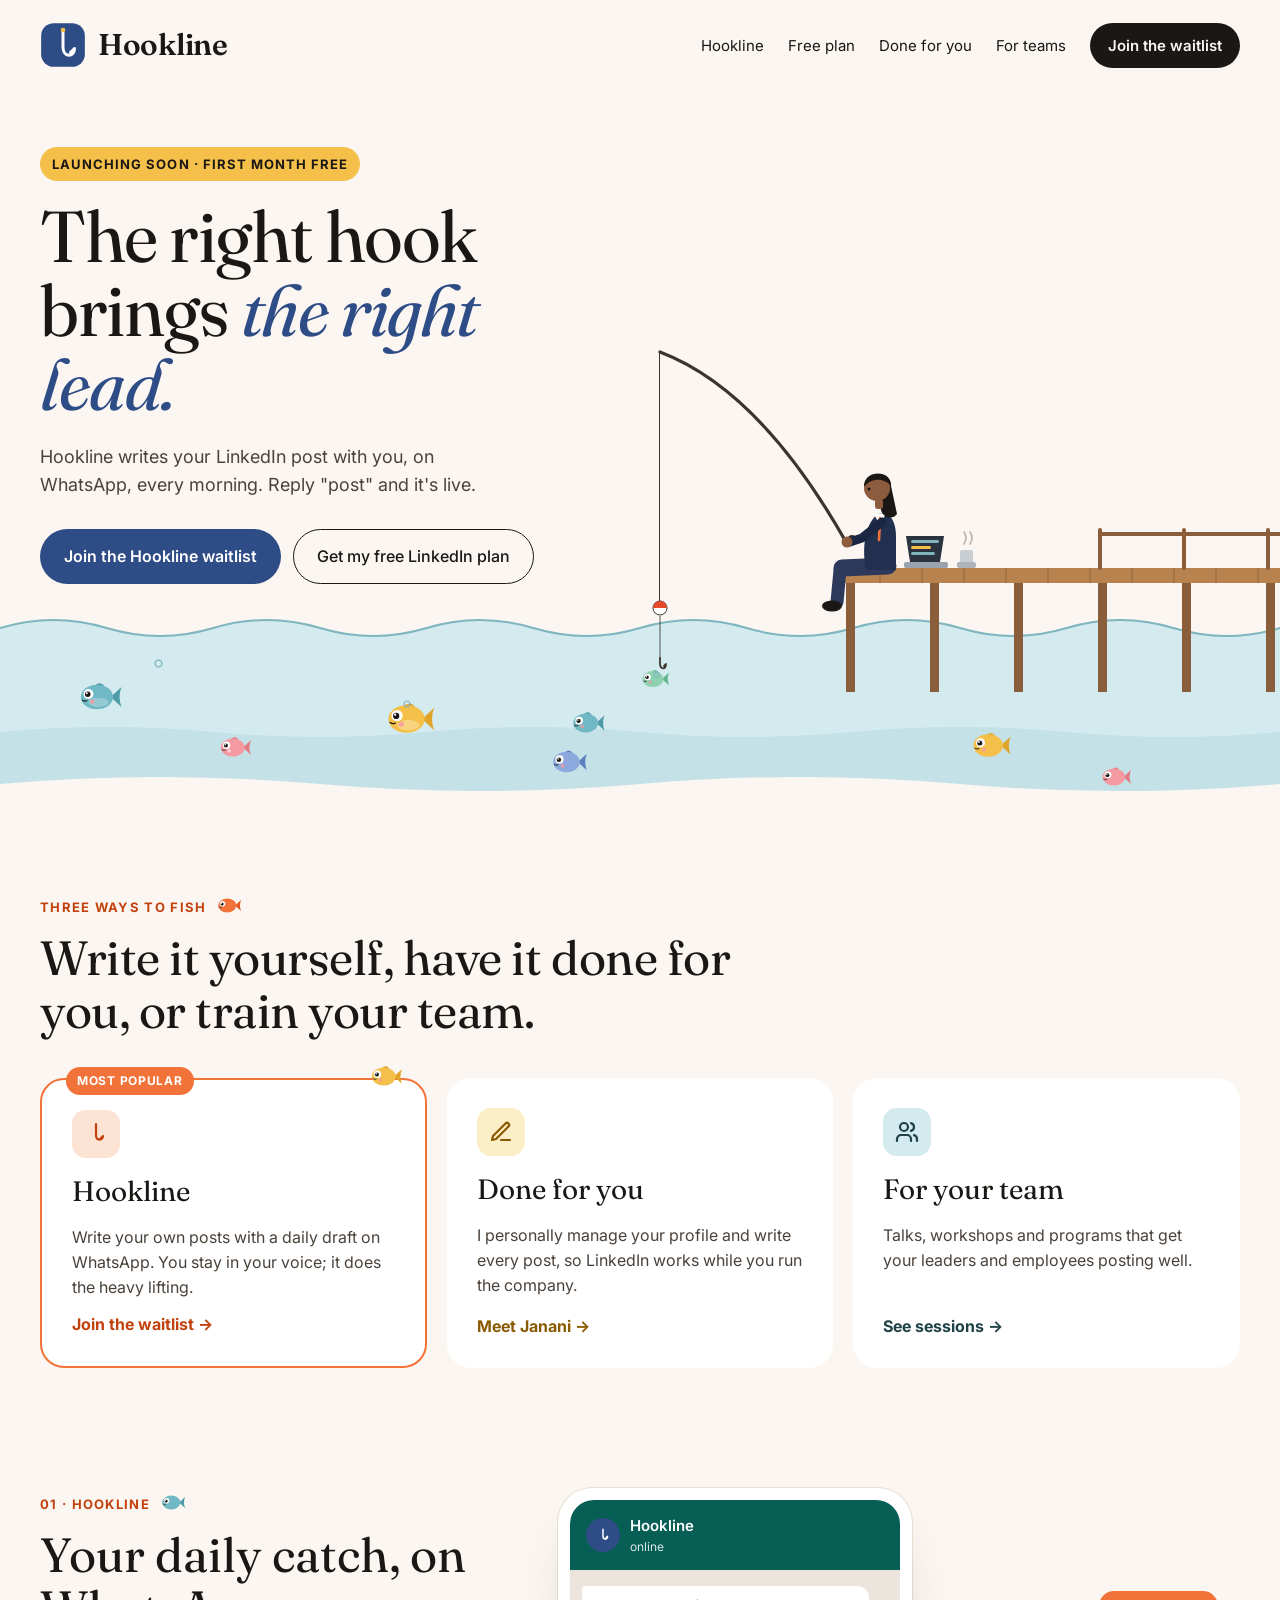
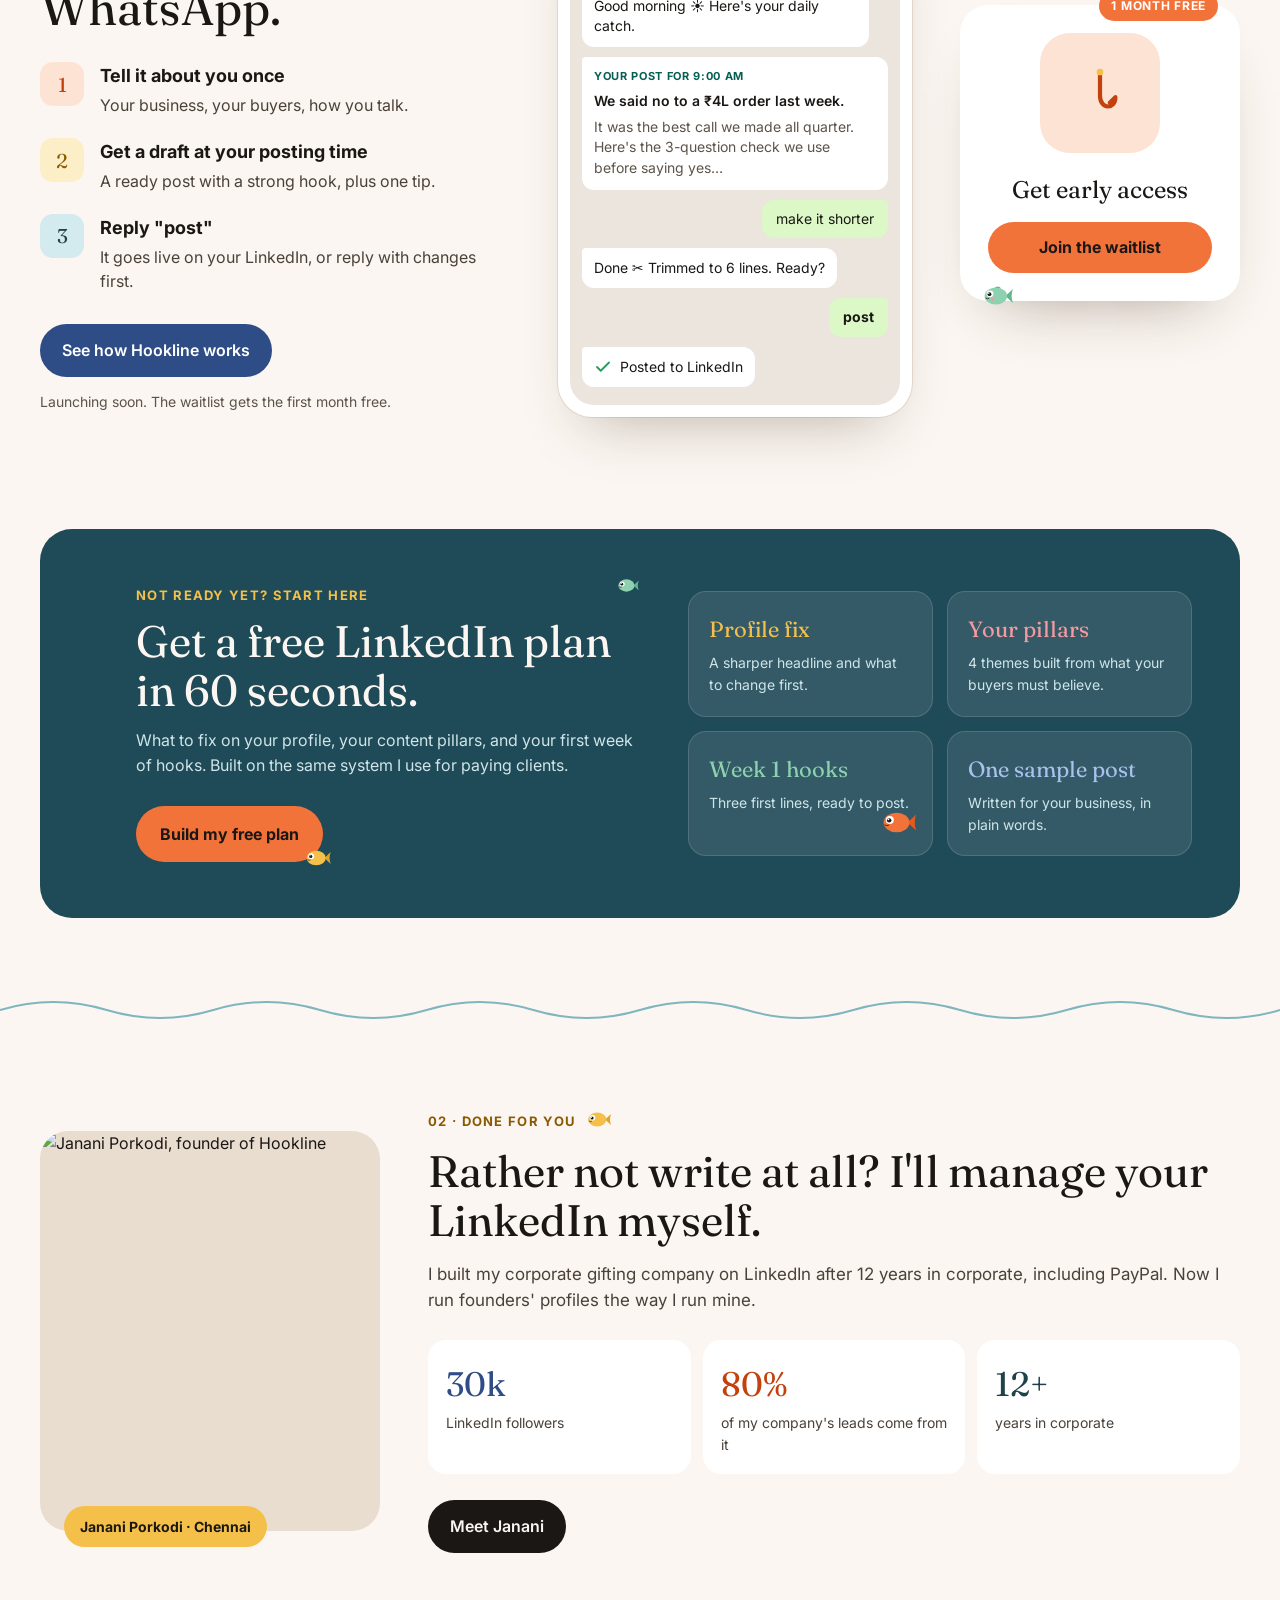
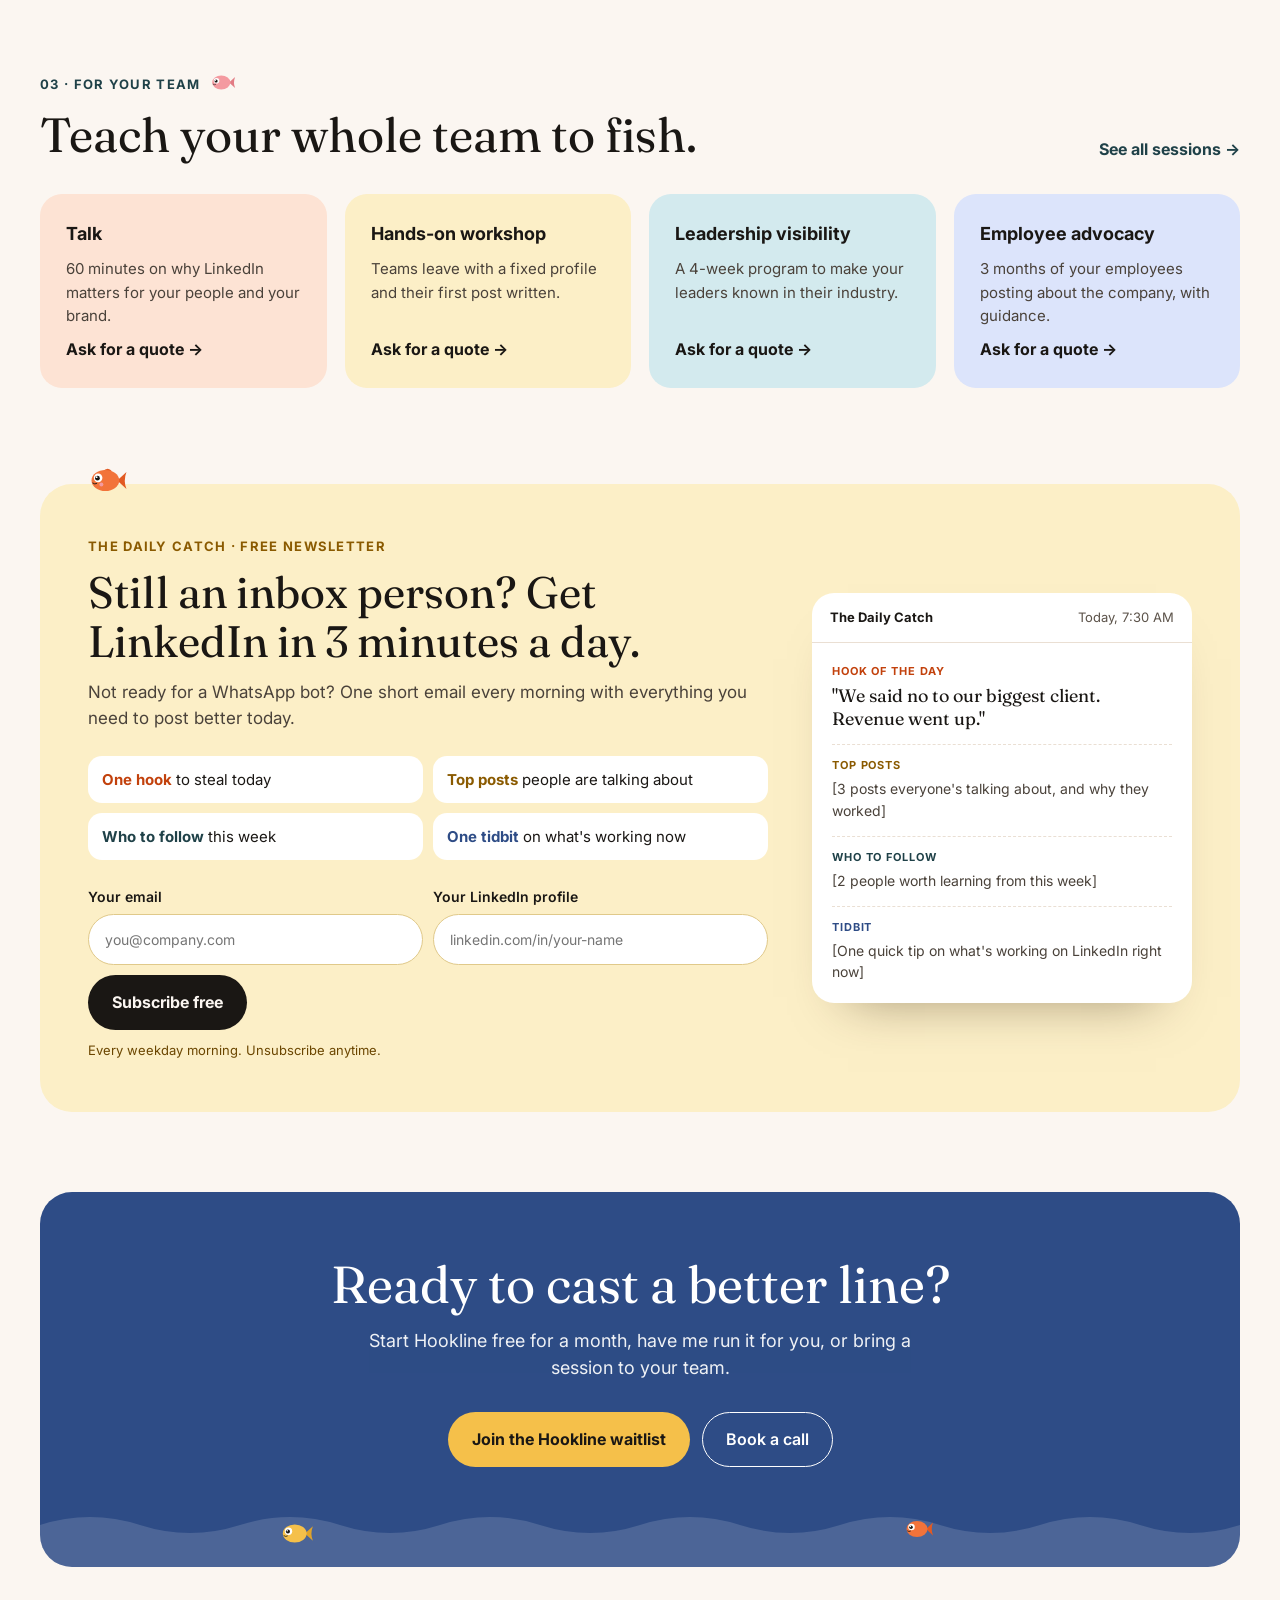
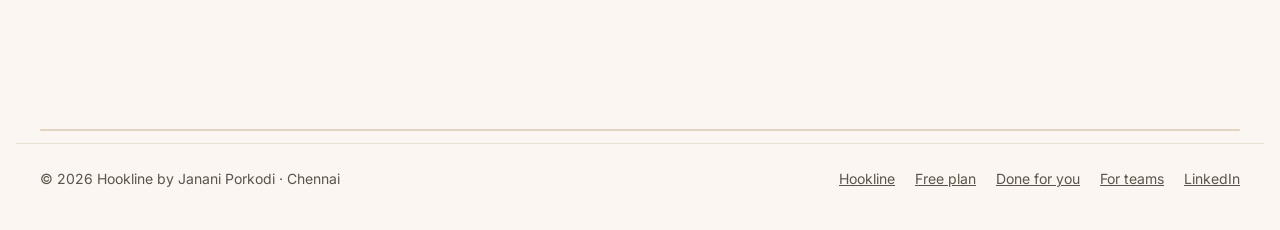
==== commit 9900885d: "Hero: river flows out with a deeper current and soft wavy bank instead of a straight edge Co-Authore" ====
--- a/public/index.html
+++ b/public/index.html
@@ -8,6 +8,14 @@
 <meta property="og:title" content="Hookline · The right hook brings the right lead">
 <meta property="og:description" content="Write better LinkedIn posts with Hookline, get a free LinkedIn plan, have Janani Porkodi run your LinkedIn, or train your team.">
 <meta property="og:type" content="website">
+<meta property="og:image" content="https://gethookline.pages.dev/og.png">
+<meta property="og:image:width" content="1200">
+<meta property="og:image:height" content="630">
+<meta property="og:image:alt" content="Hookline: The right hook brings the right lead.">
+<meta property="og:url" content="https://gethookline.pages.dev/">
+<meta property="og:site_name" content="Hookline">
+<meta name="twitter:card" content="summary_large_image">
+<meta name="twitter:image" content="https://gethookline.pages.dev/og.png">
 <link rel="icon" href="/favicon.svg" type="image/svg+xml">
 <link rel="preconnect" href="https://fonts.googleapis.com">
 <link href="https://fonts.googleapis.com/css2?family=Fraunces:ital,opsz,wght@0,9..144,400;0,9..144,600;1,9..144,400&amp;family=Inter:wght@400;500;600;700&amp;display=swap" rel="stylesheet">
@@ -64,6 +72,10 @@
 </svg>
 </div>
 
+<!-- deeper current + soft river bank so the water flows out instead of ending in a straight line -->
+<div class="river-deep" style="position: absolute; left: 0; bottom: 0; width: 200%; height: 90px; animation: waves 24s linear infinite reverse" aria-hidden="true"><svg width="100%" height="90" viewBox="0 0 2880 90" preserveAspectRatio="none"><path d="M0 22 Q 120.0 12 240.0 22 Q 360.0 32 480.0 22 Q 600.0 12 720.0 22 Q 840.0 32 960.0 22 Q 1080.0 12 1200.0 22 Q 1320.0 32 1440.0 22 Q 1560.0 12 1680.0 22 Q 1800.0 32 1920.0 22 Q 2040.0 12 2160.0 22 Q 2280.0 32 2400.0 22 Q 2520.0 12 2640.0 22 Q 2760.0 32 2880.0 22 L2880 90 L0 90 Z" fill="#C3E1E7"></path></svg></div>
+<div class="river-bank" style="position: absolute; left: 0; bottom: -2px; width: 200%; height: 44px; animation: waves 30s linear infinite; z-index: 1" aria-hidden="true"><svg width="100%" height="44" viewBox="0 0 2880 44" preserveAspectRatio="none"><path d="M0 26 Q 180.0 12 360.0 26 Q 540.0 40 720.0 26 Q 900.0 12 1080.0 26 Q 1260.0 40 1440.0 26 Q 1620.0 12 1800.0 26 Q 1980.0 40 2160.0 26 Q 2340.0 12 2520.0 26 Q 2700.0 40 2880.0 26 L2880 44 L0 44 Z" fill="#FBF6F1"></path></svg></div>
+
 <!-- school of cute fish across the water -->
 <div aria-hidden="true" class="school">
 <div style="position: absolute; left: 6%; top: 680px; animation: swimB 17s ease-in-out infinite"><svg width="46" height="34" viewBox="0 0 60 44" fill="none"><path d="M44 22 L 58 9 Q 53 22 58 35 Z" fill="#4E9BA8"></path><path d="M22 8 Q 30 0 36 8 Z" fill="#4E9BA8"></path><ellipse cx="26" cy="22" rx="21" ry="16" fill="#6FB8C4"></ellipse><ellipse cx="28" cy="29" rx="13" ry="6" fill="#FFFFFF" fill-opacity=".25"></ellipse><circle cx="15" cy="18" r="6.5" fill="#FFFFFF"></circle><circle cx="14" cy="18.5" r="3.6" fill="#1A1714"></circle><circle cx="12.8" cy="17" r="1.3" fill="#FFFFFF"></circle><circle cx="20" cy="28" r="3" fill="#F49AA0" fill-opacity=".85"></circle><path d="M7 26 q 3 2.5 6 0.5" stroke="#1A1714" stroke-width="1.4" stroke-linecap="round"></path></svg></div>
@@ -189,7 +201,7 @@
 </section>
 
 <!-- ================= THREE WAYS ================= -->
-<section id="how" style="max-width: 1200px; margin: 0 auto; padding: 96px 24px 40px">
+<section id="how" class="m-cards" style="max-width: 1200px; margin: 0 auto; padding: 96px 24px 40px">
 <p style="margin: 0; font-size: 13px; letter-spacing: .1em; text-transform: uppercase; font-weight: 700; color: #C2410C">Three ways to fish<span aria-hidden="true" style="display: inline-block; vertical-align: middle; margin-left: 10px; animation: nib 3s ease-in-out infinite"><svg width="26" height="19" viewBox="0 0 60 44" fill="none"><path d="M44 22 L 58 9 Q 53 22 58 35 Z" fill="#E25A22"></path><ellipse cx="26" cy="22" rx="21" ry="16" fill="#F2733A"></ellipse><circle cx="15" cy="18" r="6.5" fill="#FFFFFF"></circle><circle cx="14" cy="18.5" r="3.6" fill="#1A1714"></circle><circle cx="12.8" cy="17" r="1.3" fill="#FFFFFF"></circle><path d="M7 26 q 3 2.5 6 0.5" stroke="#1A1714" stroke-width="1.4" stroke-linecap="round"></path></svg></span></p>
 <h2 style="margin: 12px 0 40px; font-family: Fraunces, Georgia, serif; font-weight: 400; font-size: 48px; line-height: 1.1; letter-spacing: -0.01em; max-width: 760px">Write it yourself, have it done for you, or train your team.</h2>
 <div style="display: grid; grid-template-columns: repeat(auto-fit, minmax(280px, 1fr)); gap: 20px">
@@ -217,7 +229,7 @@
 </section>
 
 <!-- ================= HOOKLINE + WHATSAPP DEMO ================= -->
-<section id="hookline" style="max-width: 1200px; margin: 0 auto; padding: 80px 24px; display: flex; flex-wrap: wrap; align-items: center; gap: 48px">
+<section id="hookline" class="m-hide" style="max-width: 1200px; margin: 0 auto; padding: 80px 24px; display: flex; flex-wrap: wrap; align-items: center; gap: 48px">
 <div style="flex: 1 1 380px; min-width: 0">
 <p style="margin: 0; font-size: 13px; letter-spacing: .1em; text-transform: uppercase; font-weight: 700; color: #C2410C">01 · Hookline<span aria-hidden="true" style="display: inline-block; vertical-align: middle; margin-left: 10px; animation: nib 3.4s ease-in-out infinite"><svg width="26" height="19" viewBox="0 0 60 44" fill="none"><path d="M44 22 L 58 9 Q 53 22 58 35 Z" fill="#4E9BA8"></path><ellipse cx="26" cy="22" rx="21" ry="16" fill="#6FB8C4"></ellipse><circle cx="15" cy="18" r="6.5" fill="#FFFFFF"></circle><circle cx="14" cy="18.5" r="3.6" fill="#1A1714"></circle><circle cx="12.8" cy="17" r="1.3" fill="#FFFFFF"></circle><path d="M7 26 q 3 2.5 6 0.5" stroke="#1A1714" stroke-width="1.4" stroke-linecap="round"></path></svg></span></p>
 <h2 style="margin: 12px 0 28px; font-family: Fraunces, Georgia, serif; font-weight: 400; font-size: 48px; line-height: 1.1">Your daily catch, on WhatsApp.</h2>
@@ -283,7 +295,7 @@
 <p style="margin: 0 0 28px; color: #CFE5E9">What to fix on your profile, your content pillars, and your first week of hooks. Built on the same system I use for paying clients.</p>
 <a href="/free-plan" style="display: inline-block; text-decoration: none; font-weight: 700; background: #F2733A; color: #1A1714; padding: 16px 24px; border-radius: 999px">Build my free plan</a>
 </div>
-<div style="flex: 1 1 380px; min-width: 0; display: grid; grid-template-columns: repeat(2, minmax(0, 1fr)); gap: 14px">
+<div class="m-hide" style="flex: 1 1 380px; min-width: 0; display: grid; grid-template-columns: repeat(2, minmax(0, 1fr)); gap: 14px">
 <div style="background: rgba(255,255,255,.09); border: 1px solid rgba(255,255,255,.14); border-radius: 18px; padding: 20px"><p style="margin: 0; font-family: Fraunces, Georgia, serif; font-size: 22px; color: #F5C04A">Profile fix</p><p style="margin: 6px 0 0; font-size: 14px; color: #CFE5E9">A sharper headline and what to change first.</p></div>
 <div style="background: rgba(255,255,255,.09); border: 1px solid rgba(255,255,255,.14); border-radius: 18px; padding: 20px"><p style="margin: 0; font-family: Fraunces, Georgia, serif; font-size: 22px; color: #F49AA0">Your pillars</p><p style="margin: 6px 0 0; font-size: 14px; color: #CFE5E9">4 themes built from what your buyers must believe.</p></div>
 <div style="background: rgba(255,255,255,.09); border: 1px solid rgba(255,255,255,.14); border-radius: 18px; padding: 20px"><p style="margin: 0; font-family: Fraunces, Georgia, serif; font-size: 22px; color: #8ED1B0">Week 1 hooks</p><p style="margin: 6px 0 0; font-size: 14px; color: #CFE5E9">Three first lines, ready to post.</p></div>
@@ -293,10 +305,10 @@
 </section>
 
 <!-- wave divider -->
-<svg width="100%" height="40" viewBox="0 0 1440 40" preserveAspectRatio="none" fill="none" aria-hidden="true" style="display: block"><path d="M0 20 Q 60 4 120 20 T240 20 T360 20 T480 20 T600 20 T720 20 T840 20 T960 20 T1080 20 T1200 20 T1320 20 T1440 20" stroke="#7FB5BF" stroke-width="2"></path></svg>
+<svg class="m-hide" width="100%" height="40" viewBox="0 0 1440 40" preserveAspectRatio="none" fill="none" aria-hidden="true" style="display: block"><path d="M0 20 Q 60 4 120 20 T240 20 T360 20 T480 20 T600 20 T720 20 T840 20 T960 20 T1080 20 T1200 20 T1320 20 T1440 20" stroke="#7FB5BF" stroke-width="2"></path></svg>
 
 <!-- ================= DONE FOR YOU TEASER ================= -->
-<section id="done-for-you" style="max-width: 1200px; margin: 0 auto; padding: 80px 24px 48px; display: flex; flex-wrap: wrap; gap: 48px; align-items: center">
+<section id="done-for-you" class="m-hide" style="max-width: 1200px; margin: 0 auto; padding: 80px 24px 48px; display: flex; flex-wrap: wrap; gap: 48px; align-items: center">
 <div style="flex: 0 1 340px; min-width: 260px; position: relative">
 <img src="/janani.jpg" alt="Janani Porkodi, founder of Hookline" width="800" height="1000" loading="lazy" style="display: block; width: 100%; height: 400px; object-fit: cover; object-position: center 20%; border-radius: 28px; background: #E9DDD0">
 <span style="position: absolute; bottom: -16px; left: 24px; background: #F5C04A; color: #1A1714; font-weight: 700; font-size: 14px; padding: 10px 16px; border-radius: 999px">Janani Porkodi · Chennai</span>
@@ -315,7 +327,7 @@
 </section>
 
 <!-- ================= CORPORATE TEASER ================= -->
-<section id="corporate" style="max-width: 1200px; margin: 0 auto; padding: 72px 24px">
+<section id="corporate" class="m-hide" style="max-width: 1200px; margin: 0 auto; padding: 72px 24px">
 <div style="display: flex; flex-wrap: wrap; justify-content: space-between; align-items: flex-end; gap: 16px; margin-bottom: 32px">
 <div>
 <p style="margin: 0; font-size: 13px; letter-spacing: .1em; text-transform: uppercase; font-weight: 700; color: #1F4148">03 · For your team<span aria-hidden="true" style="display: inline-block; vertical-align: middle; margin-left: 10px; animation: nib 3.6s ease-in-out infinite"><svg width="26" height="19" viewBox="0 0 60 44" fill="none"><path d="M44 22 L 58 9 Q 53 22 58 35 Z" fill="#E27C84"></path><ellipse cx="26" cy="22" rx="21" ry="16" fill="#F49AA0"></ellipse><circle cx="15" cy="18" r="6.5" fill="#FFFFFF"></circle><circle cx="14" cy="18.5" r="3.6" fill="#1A1714"></circle><circle cx="12.8" cy="17" r="1.3" fill="#FFFFFF"></circle><path d="M7 26 q 3 2.5 6 0.5" stroke="#1A1714" stroke-width="1.4" stroke-linecap="round"></path></svg></span></p>
@@ -339,7 +351,7 @@
 <p style="margin: 0; font-size: 13px; letter-spacing: .1em; text-transform: uppercase; font-weight: 700; color: #8A5A00">The Daily Catch · free newsletter</p>
 <h2 style="margin: 12px 0 14px; font-family: Fraunces, Georgia, serif; font-weight: 400; font-size: 44px; line-height: 1.1">Still an inbox person? Get LinkedIn in 3 minutes a day.</h2>
 <p style="margin: 0 0 24px; color: #4A423A; font-size: 17px">Not ready for a WhatsApp bot? One short email every morning with everything you need to post better today.</p>
-<div style="display: grid; grid-template-columns: repeat(2, minmax(0, 1fr)); gap: 10px; margin-bottom: 26px; font-size: 15px">
+<div class="m-hide" style="display: grid; grid-template-columns: repeat(2, minmax(0, 1fr)); gap: 10px; margin-bottom: 26px; font-size: 15px">
 <span style="background: #FFFFFF; border-radius: 14px; padding: 12px 14px; border-left: 0"><strong style="color: #C2410C">One hook</strong> to steal today</span>
 <span style="background: #FFFFFF; border-radius: 14px; padding: 12px 14px"><strong style="color: #8A5A00">Top posts</strong> people are talking about</span>
 <span style="background: #FFFFFF; border-radius: 14px; padding: 12px 14px"><strong style="color: #1F4148">Who to follow</strong> this week</span>
@@ -352,7 +364,7 @@
 </form>
 <p style="margin: 10px 0 0; font-size: 13px; color: #6B4600">Every weekday morning. Unsubscribe anytime.</p>
 </div>
-<div style="flex: 0 1 380px; min-width: 280px">
+<div class="m-hide" style="flex: 0 1 380px; min-width: 280px">
 <div style="background: #FFFFFF; border-radius: 22px; box-shadow: 0 30px 50px -36px rgba(60,40,20,.5); overflow: hidden">
 <div style="padding: 14px 18px; border-bottom: 1px solid #EADFD3; display: flex; justify-content: space-between; align-items: center; font-size: 13px; color: #5C534A"><span style="font-weight: 700; color: #1A1714">The Daily Catch</span><span>Today, 7:30 AM</span></div>
 <div style="padding: 20px; display: flex; flex-direction: column; gap: 14px; font-size: 14px">
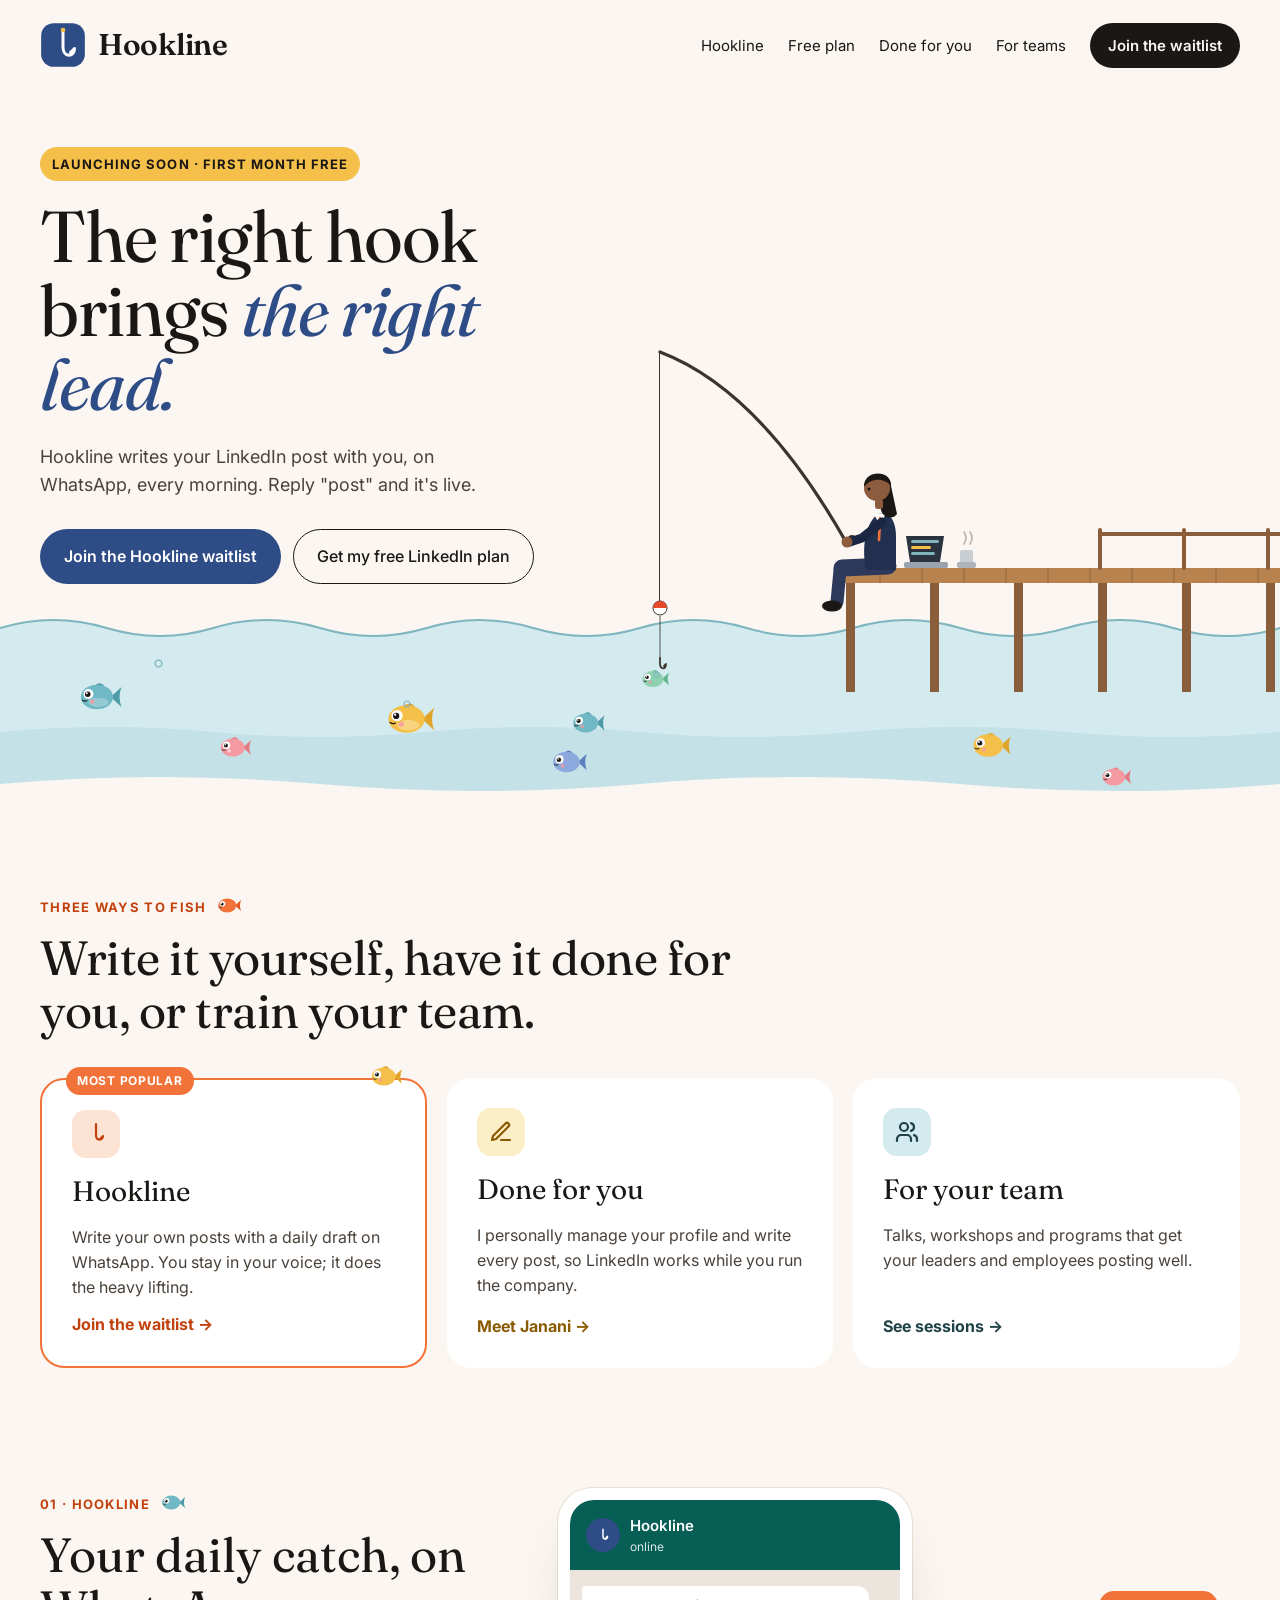
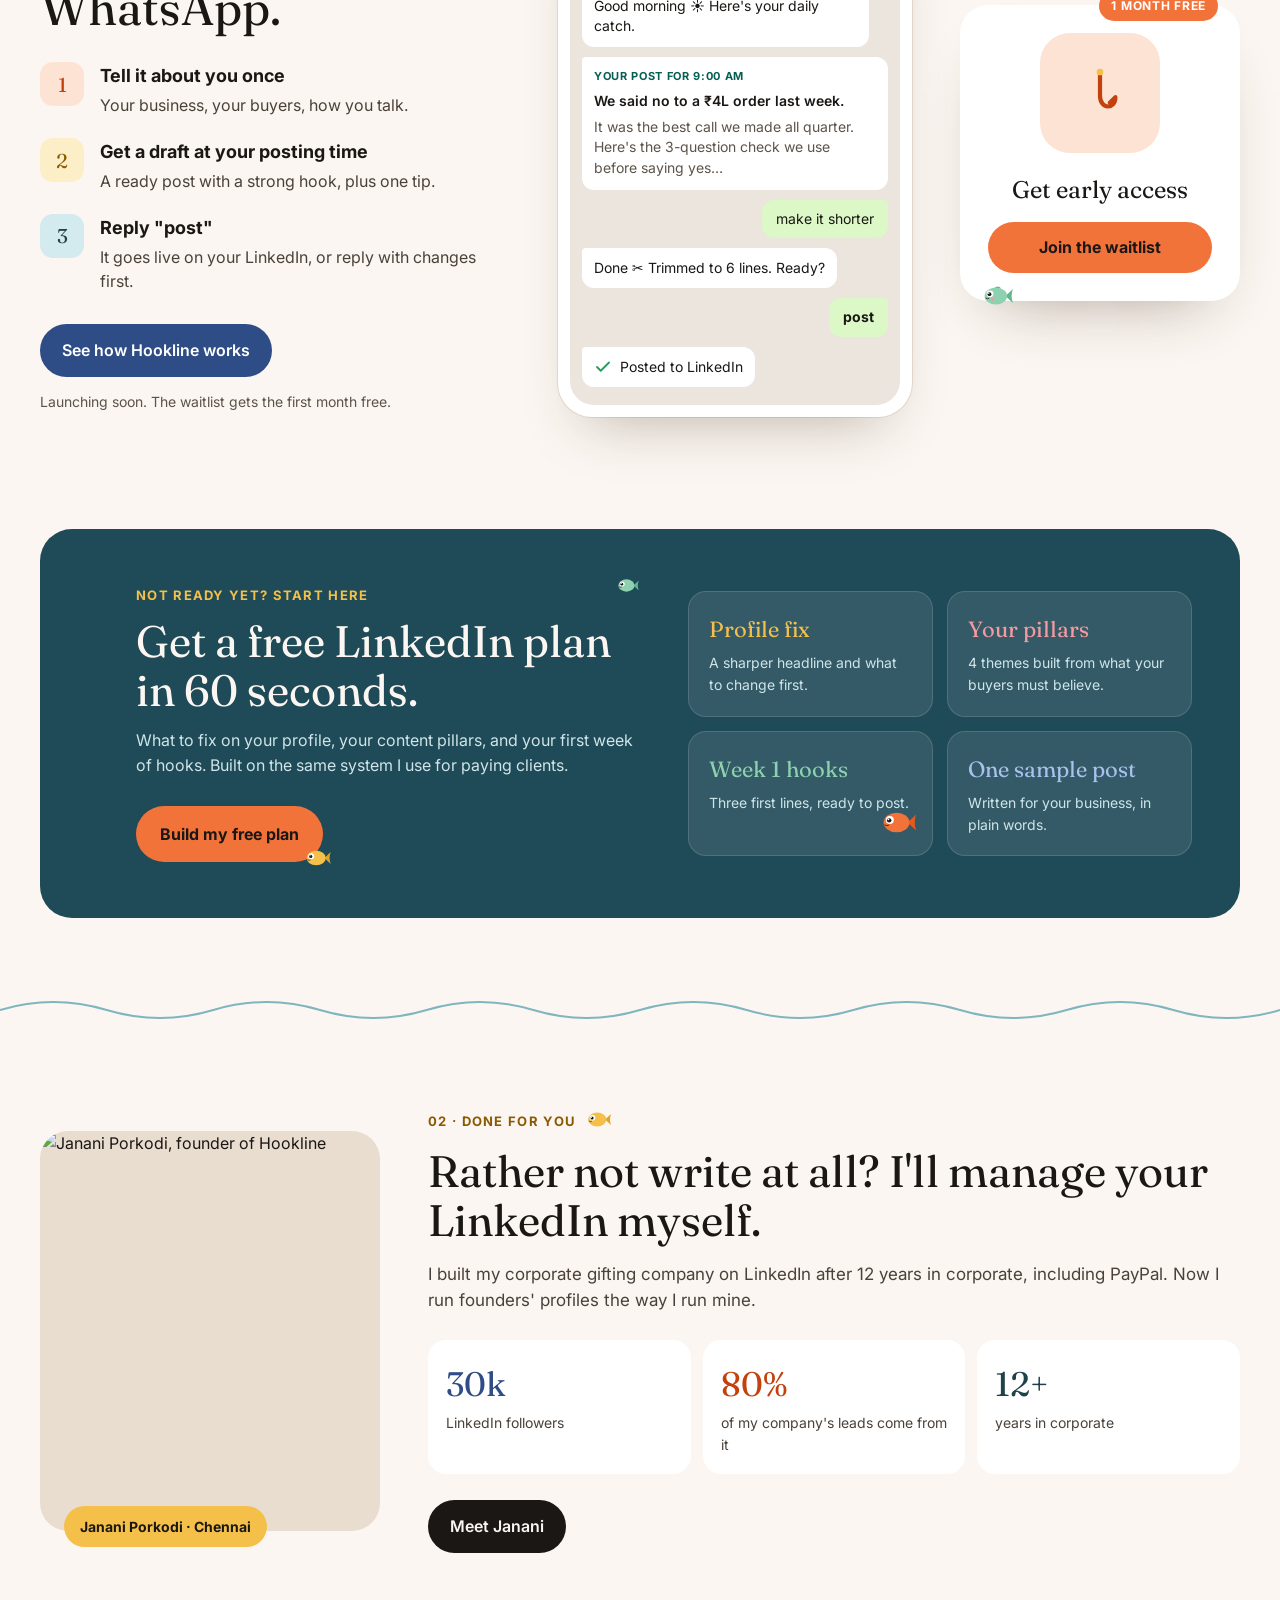
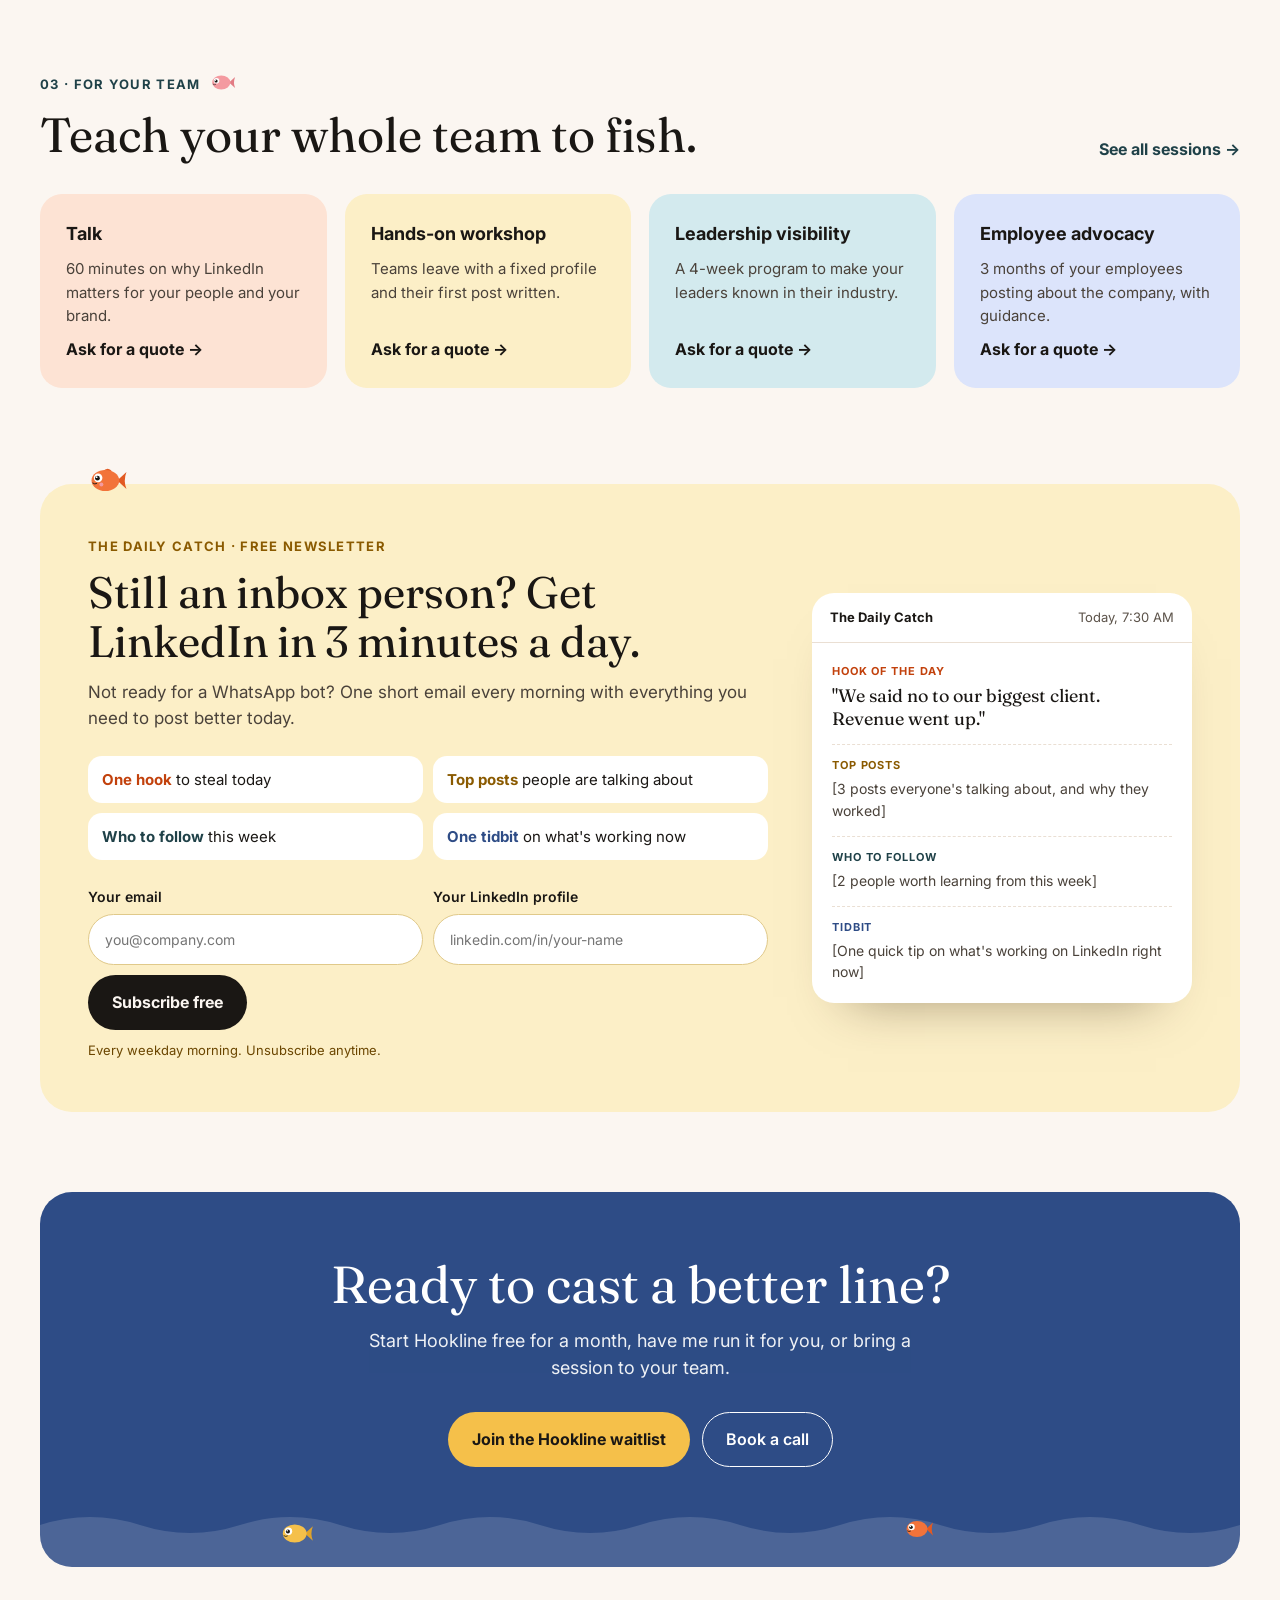
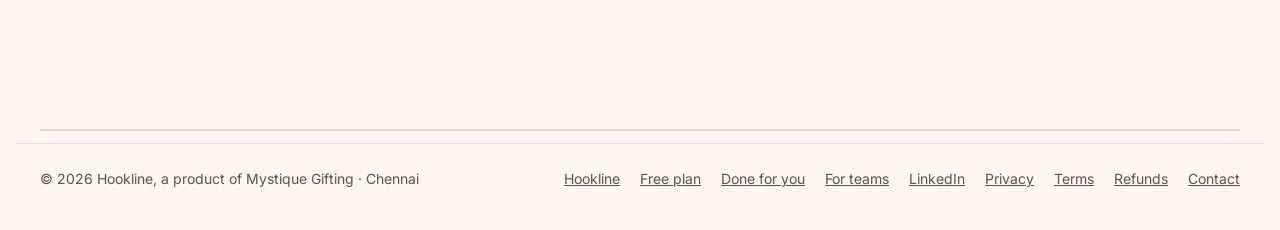
==== commit 76fe630e: "Add Privacy, Terms, Refund and Contact pages; footer names Mystique Gifting Co-Authored-By: Claude O" ====
--- a/public/index.html
+++ b/public/index.html
@@ -422,14 +422,14 @@
 </div>
 </div>
 <footer style="max-width: 1200px; margin: 0 auto; padding: 24px 24px 40px; display: flex; flex-wrap: wrap; justify-content: space-between; gap: 16px; font-size: 14px; color: #5C534A; border-top: 1px solid #EADFD3">
-<span>© 2026 Hookline by Janani Porkodi · Chennai</span>
+<span>© 2026 Hookline, a product of Mystique Gifting · Chennai</span>
 <div style="display: flex; flex-wrap: wrap; gap: 20px">
 <a href="/hookline" style="color: #5C534A">Hookline</a>
 <a href="/free-plan" style="color: #5C534A">Free plan</a>
 <a href="/done-for-you" style="color: #5C534A">Done for you</a>
 <a href="/teams" style="color: #5C534A">For teams</a>
 <a href="https://www.linkedin.com/in/jananiporkodi" style="color: #5C534A">LinkedIn</a>
-</div>
+<a href="/privacy" style="color: #5C534A">Privacy</a><a href="/terms" style="color: #5C534A">Terms</a><a href="/refund" style="color: #5C534A">Refunds</a><a href="/contact" style="color: #5C534A">Contact</a></div>
 </footer>
 
 </div>
